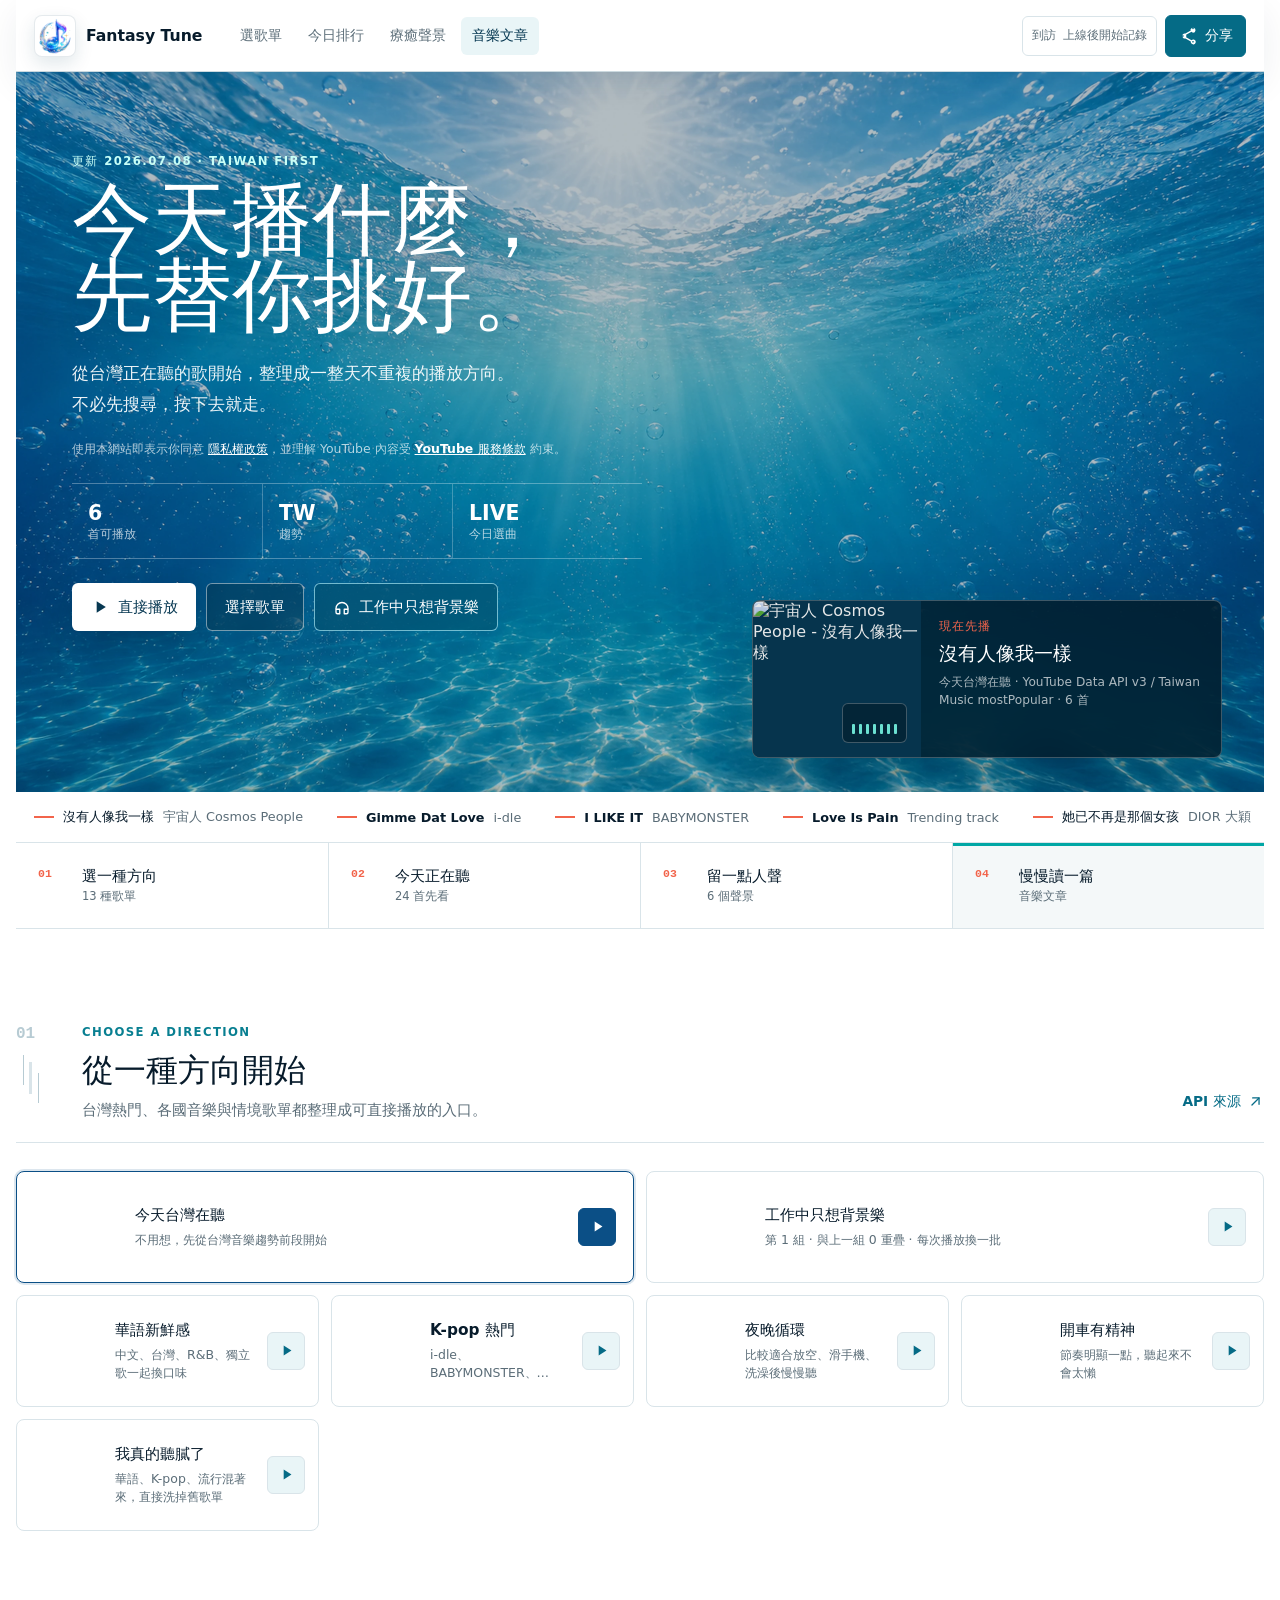
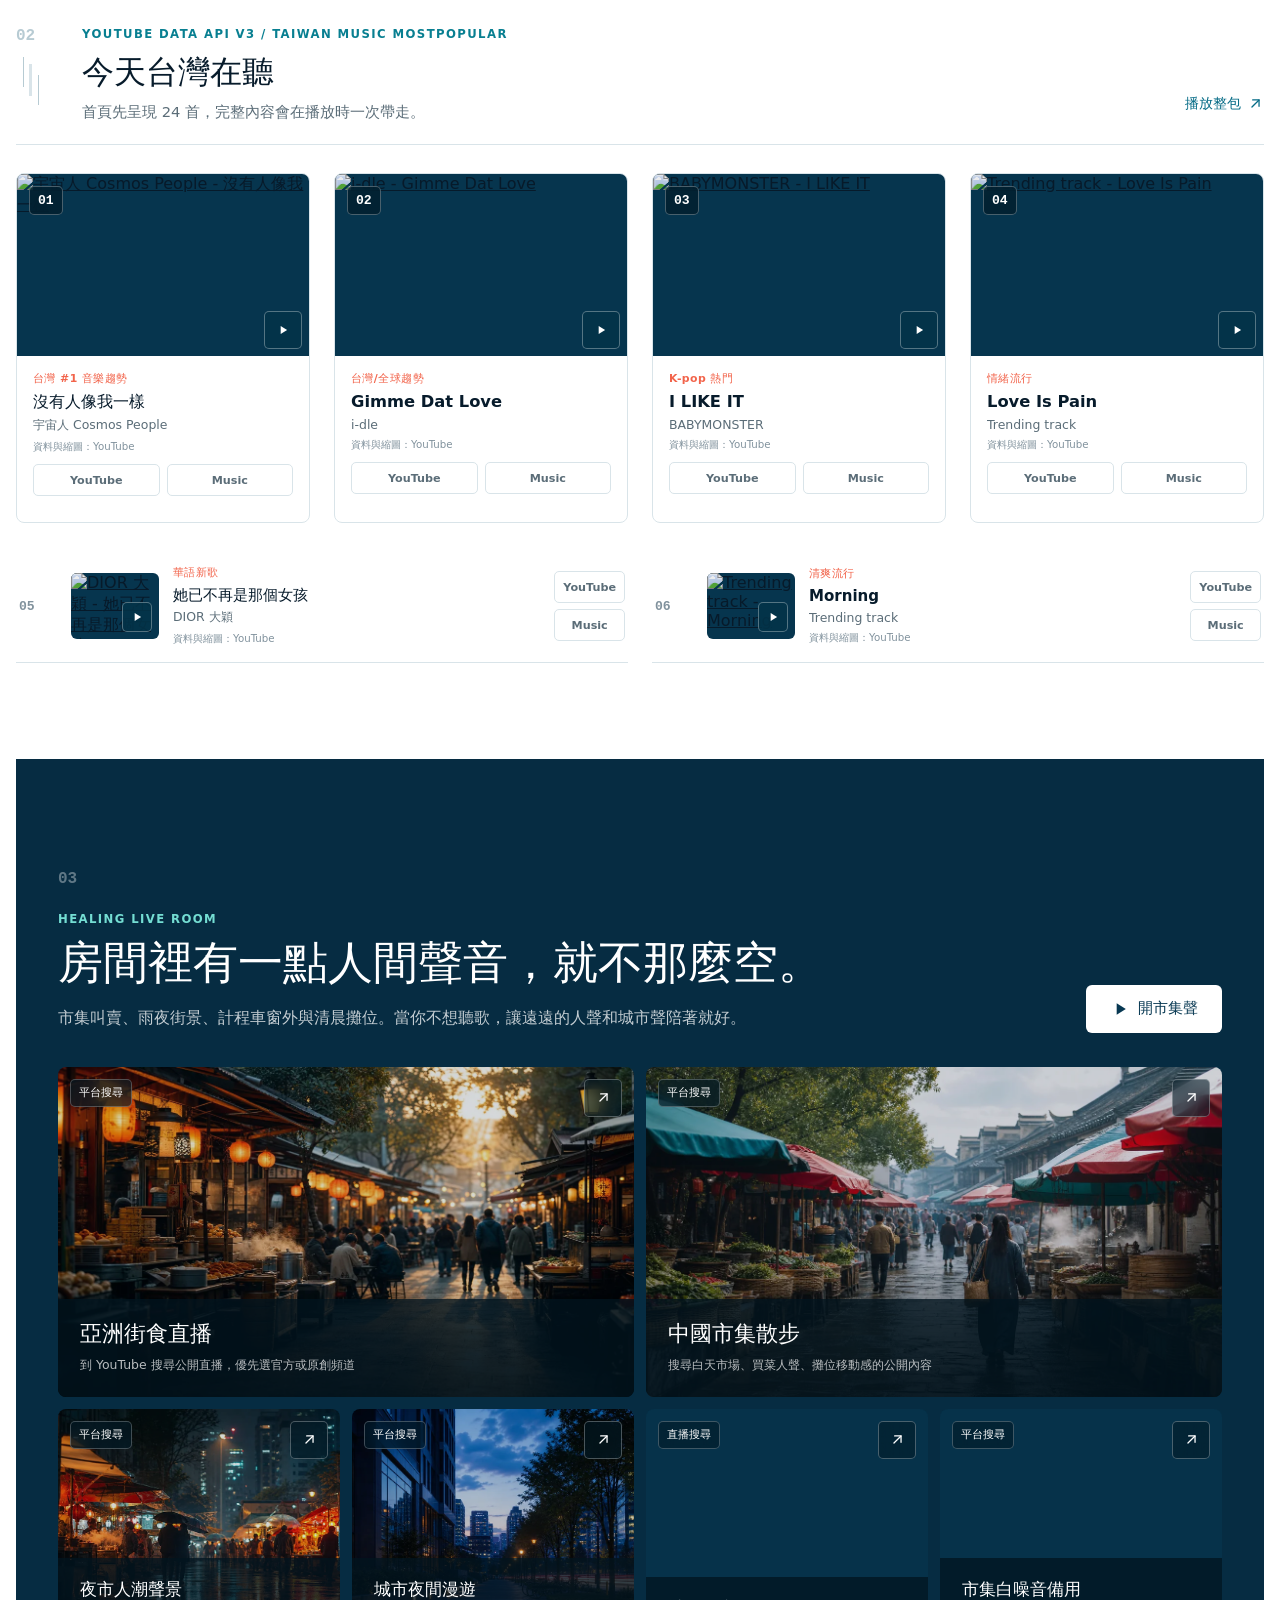
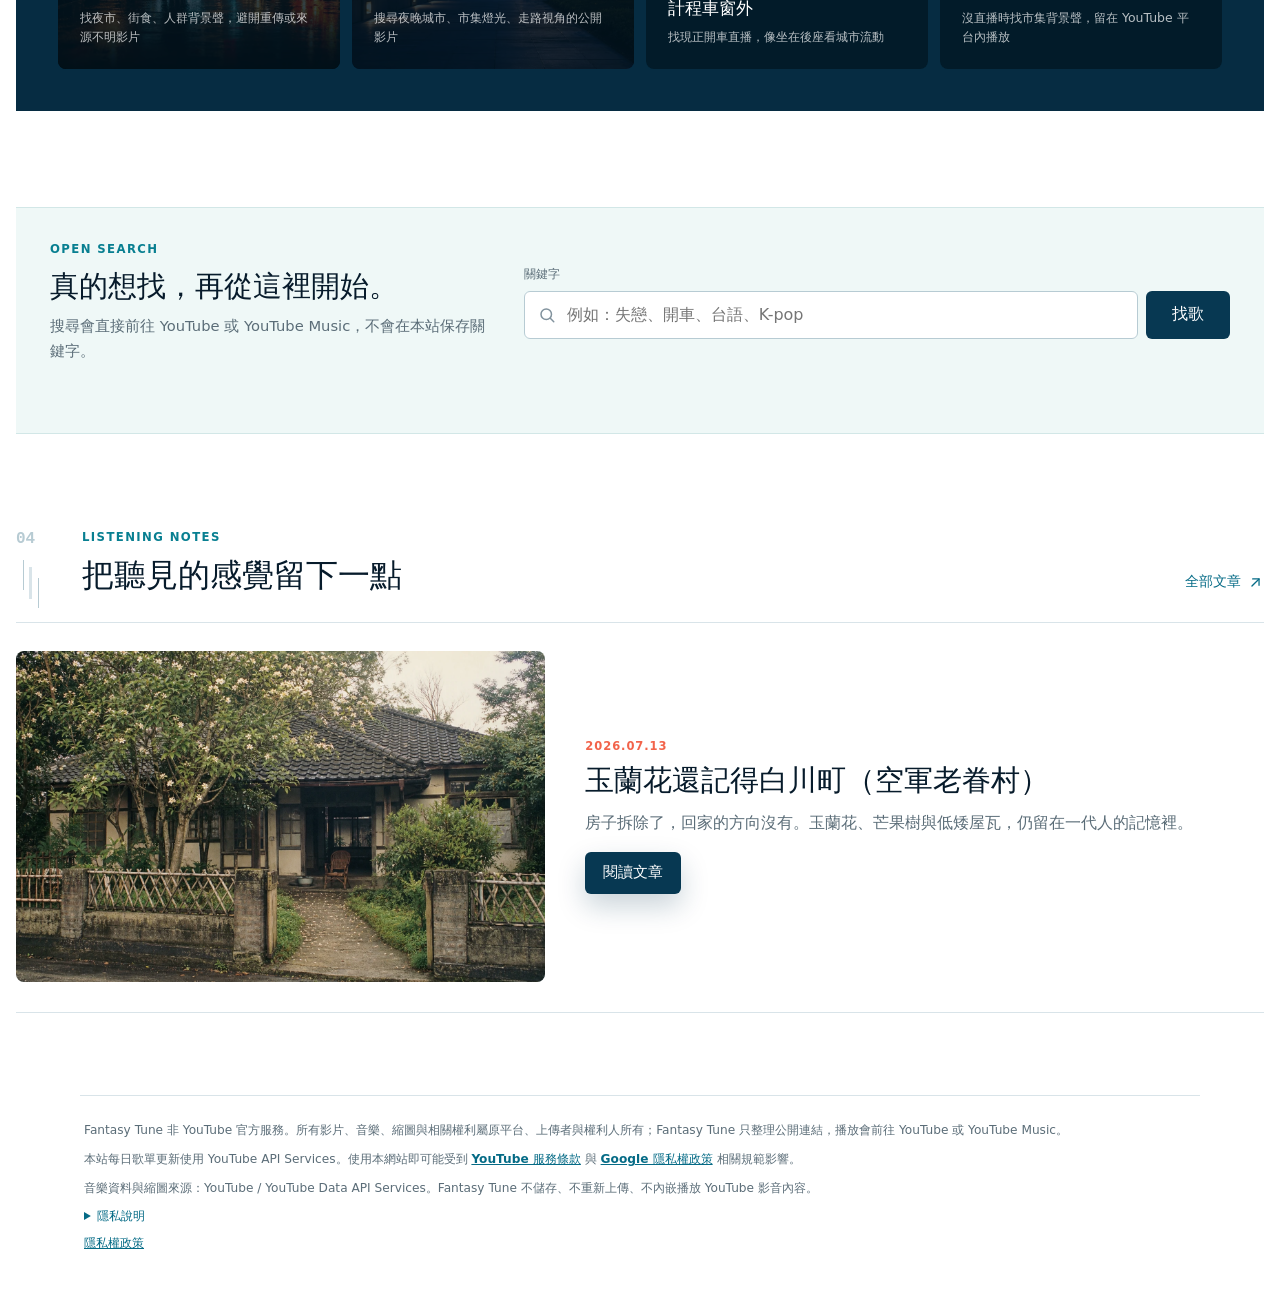
==== index.html @ 61411303 "Rotate work playlists without pinned tracks" ====
<!doctype html>
<html lang="zh-Hant">
  <head>
    <meta charset="UTF-8" />
    <meta name="viewport" content="width=device-width, initial-scale=1.0" />
    <meta
      name="description"
      content="Fantasy Tune 整理近期熱門 YouTube 音樂、工作背景樂與療癒聲景，打開就能一鍵播放。"
    />
    <meta name="theme-color" content="#f8fdff" />
    <meta property="og:type" content="website" />
    <meta property="og:locale" content="zh_TW" />
    <meta property="og:site_name" content="Fantasy Tune" />
    <meta property="og:url" content="https://fantasy-76930.github.io/Fantasy-Tune/" />
    <meta property="og:title" content="Fantasy Tune - 你不用找，我先挑好了" />
    <meta
      property="og:description"
      content="近期熱門歌單、工作背景樂、K-pop、華語新歌與療癒聲景，一鍵直接播放。"
    />
    <meta property="og:image" content="https://fantasy-76930.github.io/Fantasy-Tune/assets/og-image.png" />
    <meta property="og:image:width" content="1200" />
    <meta property="og:image:height" content="630" />
    <meta property="og:image:alt" content="Fantasy Tune 奇幻之音，近期熱門歌單與療癒直播聲景一鍵播放" />
    <meta name="twitter:card" content="summary_large_image" />
    <meta name="twitter:title" content="Fantasy Tune - 你不用找，我先挑好了" />
    <meta
      name="twitter:description"
      content="近期熱門歌單、工作背景樂、K-pop、華語新歌與療癒聲景，一鍵直接播放。"
    />
    <meta name="twitter:image" content="https://fantasy-76930.github.io/Fantasy-Tune/assets/og-image.png" />
    <meta name="twitter:image:alt" content="Fantasy Tune 奇幻之音，近期熱門歌單與療癒直播聲景一鍵播放" />
    <title>Fantasy Tune - 你不用找，我先挑好了</title>
    <link rel="manifest" href="./manifest.webmanifest" />
    <link rel="icon" href="./assets/favicon.ico" sizes="any" />
    <link rel="icon" href="./assets/favicon-32.png" type="image/png" sizes="32x32" />
    <link rel="apple-touch-icon" href="./assets/apple-touch-icon.png" />
    <link rel="stylesheet" href="./styles.css?v=42" />
  </head>
  <body>
    <div class="app-shell">
      <header class="topbar" aria-label="主要導覽">
        <a class="brand" href="./" aria-label="Fantasy Tune 首頁">
          <span class="brand-mark" aria-hidden="true">
            <img src="./assets/icon-192.png" alt="" />
          </span>
          <span>Fantasy Tune</span>
        </a>
        <nav class="primary-nav" aria-label="首頁區塊">
          <a href="#packs">選歌單</a>
          <a href="#today">今日排行</a>
          <a href="#ambient">療癒聲景</a>
          <a href="#journal">音樂文章</a>
        </nav>
        <div class="topbar-actions">
          <div class="visitor-counter" aria-label="今日到訪與總到訪人數">
            <span>到訪</span>
            <img id="visitorBadge" alt="今日 / 總到訪" />
          </div>
          <button class="icon-button share-button" id="shareButton" type="button">
            <svg viewBox="0 0 24 24" aria-hidden="true">
              <path d="M18 8a3 3 0 1 0-2.8-4H15a3 3 0 0 0 .4 1.5L8.9 9.1a3 3 0 1 0 0 5.8l6.5 3.6A3 3 0 1 0 16.2 17l-6.5-3.6a3.1 3.1 0 0 0 0-2.8L16.2 7a3 3 0 0 0 1.8 1Zm0-6a1 1 0 1 1 0 2 1 1 0 0 1 0-2ZM6 13a1 1 0 1 1 0-2 1 1 0 0 1 0 2Zm12 7a1 1 0 1 1 0-2 1 1 0 0 1 0 2Z"></path>
            </svg>
            <span id="shareButtonLabel">分享</span>
          </button>
          <button class="icon-button" id="installButton" type="button" hidden>
            <svg viewBox="0 0 24 24" aria-hidden="true">
              <path d="M12 3v12"></path>
              <path d="m7 10 5 5 5-5"></path>
              <path d="M5 21h14"></path>
            </svg>
            <span>安裝</span>
          </button>
        </div>
      </header>

      <main>
        <section class="hero" aria-labelledby="pageTitle">
          <div class="hero-copy">
            <p class="eyebrow" id="updateLabel">更新 2026.07.08 · Taiwan first</p>
            <h1 id="pageTitle">
              <span>今天播什麼，</span>
              <span>先替你挑好。</span>
            </h1>
            <p class="intro">
              從台灣正在聽的歌開始，整理成一整天不重複的播放方向。<br />
              不必先搜尋，按下去就走。
            </p>
            <p class="terms-note">
              使用本網站即表示你同意 <a href="./privacy.html">隱私權政策</a>，並理解 YouTube 內容受
              <a href="https://www.youtube.com/t/terms" target="_blank" rel="noreferrer">YouTube 服務條款</a>
              約束。
            </p>
            <div class="signal-row" aria-label="推薦狀態">
              <span>
                <strong id="signalCount">6</strong>
                首可播放
              </span>
              <span>
                <strong id="signalSource">TW</strong>
                趨勢
              </span>
              <span>
                <strong id="signalMode">LIVE</strong>
                今日選曲
              </span>
            </div>
            <div class="hero-actions">
              <a class="primary-action" id="heroPlay" target="_blank" rel="noreferrer">
                <svg viewBox="0 0 24 24" aria-hidden="true">
                  <path d="M8 5v14l11-7Z"></path>
                </svg>
                直接播放
              </a>
              <a class="secondary-action" href="#packs">選擇歌單</a>
              <a
                class="secondary-action work-action"
                id="workPlay"
                target="_blank"
                rel="noreferrer"
                aria-label="直接播放工作中只想背景樂歌單"
              >
                <svg viewBox="0 0 24 24" aria-hidden="true">
                  <path d="M4 14a8 8 0 0 1 16 0"></path>
                  <path d="M18 15h2v4a2 2 0 0 1-2 2h-3v-6h3Z"></path>
                  <path d="M6 15H4v4a2 2 0 0 0 2 2h3v-6H6Z"></path>
                </svg>
                工作中只想背景樂
              </a>
            </div>
          </div>

          <article class="now-card" aria-labelledby="nowTitle">
            <div class="now-media">
              <img id="featuredImage" alt="" />
              <div class="equalizer" aria-hidden="true">
                <span></span>
                <span></span>
                <span></span>
                <span></span>
                <span></span>
                <span></span>
                <span></span>
              </div>
            </div>
            <div class="now-card-body">
              <p class="now-label">現在先播</p>
              <h2 id="nowTitle"></h2>
              <p id="nowMeta"></p>
              <div class="mini-list" id="miniList"></div>
            </div>
          </article>
        </section>

        <section class="ticker-strip" aria-label="今日音樂趨勢">
          <div class="ticker-window">
            <div class="ticker-track" id="tickerTrack"></div>
          </div>
        </section>

        <nav class="content-map" aria-label="網站內容導覽">
          <a href="#packs">
            <span>01</span>
            <strong>選一種方向</strong>
            <small>13 種歌單</small>
          </a>
          <a href="#today">
            <span>02</span>
            <strong>今天正在聽</strong>
            <small>24 首先看</small>
          </a>
          <a href="#ambient">
            <span>03</span>
            <strong>留一點人聲</strong>
            <small>6 個聲景</small>
          </a>
          <a href="#journal">
            <span>04</span>
            <strong>慢慢讀一篇</strong>
            <small>音樂文章</small>
          </a>
        </nav>

        <section class="pack-section" id="packs" aria-labelledby="packTitle">
          <div class="section-heading">
            <span class="section-number" aria-hidden="true">01</span>
            <div>
              <p class="eyebrow">Choose a direction</p>
              <h2 id="packTitle">從一種方向開始</h2>
              <p class="section-deck">台灣熱門、各國音樂與情境歌單都整理成可直接播放的入口。</p>
            </div>
            <a class="text-link" href="https://developers.google.com/youtube/v3/docs/videos/list" target="_blank" rel="noreferrer">
              API 來源
              <svg viewBox="0 0 24 24" aria-hidden="true">
                <path d="M7 17 17 7"></path>
                <path d="M8 7h9v9"></path>
              </svg>
            </a>
          </div>
          <div class="pack-grid" id="packGrid"></div>
        </section>

        <section class="song-section" id="today" aria-labelledby="songTitle">
          <div class="section-heading">
            <span class="section-number" aria-hidden="true">02</span>
            <div>
              <p class="eyebrow" id="songEyebrow"></p>
              <h2 id="songTitle"></h2>
              <p class="section-deck">首頁先呈現 24 首，完整內容會在播放時一次帶走。</p>
            </div>
            <a class="text-link" id="playAll" target="_blank" rel="noreferrer">
              播放整包
              <svg viewBox="0 0 24 24" aria-hidden="true">
                <path d="M7 17 17 7"></path>
                <path d="M8 7h9v9"></path>
              </svg>
            </a>
          </div>
          <div class="song-grid" id="songGrid"></div>
        </section>

        <section class="ambient-section" id="ambient" aria-labelledby="ambientTitle">
          <div class="ambient-stage">
            <div>
              <span class="section-number ambient-number" aria-hidden="true">03</span>
              <p class="eyebrow">Healing live room</p>
              <h2 id="ambientTitle">房間裡有一點人間聲音，就不那麼空。</h2>
              <p>
                市集叫賣、雨夜街景、計程車窗外與清晨攤位。當你不想聽歌，讓遠遠的人聲和城市聲陪著就好。
              </p>
            </div>
            <a class="primary-action ambient-play" id="ambientPlayAll" target="_blank" rel="noreferrer">
              <svg viewBox="0 0 24 24" aria-hidden="true">
                <path d="M8 5v14l11-7Z"></path>
              </svg>
              開市集聲
            </a>
          </div>
          <div class="ambient-grid" id="ambientGrid"></div>
        </section>

        <section class="search-section" aria-labelledby="searchTitle">
          <div>
            <p class="eyebrow">Open search</p>
            <h2 id="searchTitle">真的想找，再從這裡開始。</h2>
            <p class="section-deck">搜尋會直接前往 YouTube 或 YouTube Music，不會在本站保存關鍵字。</p>
          </div>
          <form class="search-panel" id="searchForm">
            <label for="searchInput">關鍵字</label>
            <div class="search-row">
              <svg class="search-icon" viewBox="0 0 24 24" aria-hidden="true">
                <path d="m21 21-4.3-4.3"></path>
                <circle cx="11" cy="11" r="7"></circle>
              </svg>
              <input
                id="searchInput"
                name="q"
                type="search"
                autocomplete="off"
                placeholder="例如：失戀、開車、台語、K-pop"
              />
              <button type="submit">找歌</button>
            </div>
          </form>
          <div class="result-grid" id="resultGrid"></div>
        </section>

        <section class="article-section" id="journal" aria-labelledby="latestArticleTitle">
          <div class="section-heading">
            <span class="section-number" aria-hidden="true">04</span>
            <div>
              <p class="eyebrow">Listening notes</p>
              <h2 id="latestArticleTitle">把聽見的感覺留下一點</h2>
            </div>
            <a class="text-link" href="./articles.html">
              全部文章
              <svg viewBox="0 0 24 24" aria-hidden="true">
                <path d="M7 17 17 7"></path>
                <path d="M8 7h9v9"></path>
              </svg>
            </a>
          </div>
          <article class="article-feature">
            <a class="article-feature-cover" href="./articles/2026-07-13-shirakawa-air-force-village.html">
              <img
                class="article-shirakawa-cover"
                src="./assets/article-2026-07-13-shirakawa-village-01.webp"
                alt="玉蘭花樹下的白川町空軍老眷村日式平房"
              />
            </a>
            <div class="article-feature-copy">
              <p class="article-date">2026.07.13</p>
              <h3>
                <a href="./articles/2026-07-13-shirakawa-air-force-village.html">玉蘭花還記得白川町（空軍老眷村）</a>
              </h3>
              <p>
                房子拆除了，回家的方向沒有。玉蘭花、芒果樹與低矮屋瓦，仍留在一代人的記憶裡。
              </p>
              <a class="primary-action article-read" href="./articles/2026-07-13-shirakawa-air-force-village.html">閱讀文章</a>
            </div>
          </article>
        </section>
      </main>

      <footer class="site-footer" aria-label="網站聲明與隱私說明">
        <p>
          Fantasy Tune 非 YouTube 官方服務。所有影片、音樂、縮圖與相關權利屬原平台、上傳者與權利人所有；Fantasy Tune
          只整理公開連結，播放會前往 YouTube 或 YouTube Music。
        </p>
        <p>
          本站每日歌單更新使用 YouTube API Services。使用本網站即可能受到
          <a href="https://www.youtube.com/t/terms" target="_blank" rel="noreferrer">YouTube 服務條款</a>
          與
          <a href="https://policies.google.com/privacy" target="_blank" rel="noreferrer">Google 隱私權政策</a>
          相關規範影響。
        </p>
        <p>
          音樂資料與縮圖來源：YouTube / YouTube Data API Services。Fantasy Tune 不儲存、不重新上傳、不內嵌播放 YouTube
          影音內容。
        </p>
        <details>
          <summary>隱私說明</summary>
          <p>
            本站使用第三方到訪計數服務顯示今日與總到訪次數，該服務可能接收基本連線資訊。點擊 YouTube、YouTube
            Music、Google API 文件或其他外部連結後，會依各外部網站的隱私權與使用規範處理。歌單輪替紀錄只保存在你的
            瀏覽器本機，不會傳回 Fantasy Tune 或用來推測曲風偏好。
          </p>
        </details>
        <p><a href="./privacy.html">隱私權政策</a></p>
      </footer>
    </div>

    <script src="./app.js?v=44" type="module"></script>
  </body>
</html>
---- styles.css ----
:root {
  --ink: #071b2b;
  --ink-soft: #183446;
  --muted: #5b6d78;
  --soft: #81929d;
  --line: #d9e4e9;
  --line-strong: #b7cbd3;
  --white: #ffffff;
  --mist: #f4f8f9;
  --ice: #e9f5f7;
  --ocean: #056b86;
  --deep-ocean: #073852;
  --teal: #00a7a5;
  --coral: #f2644b;
  --amber: #e8a72d;
  --green: #4d9b72;
  --violet: #765b9a;
  --blue: #4d8bc8;
  --red: #e9544d;
  --cyan: #087f91;
  --accent: #056b86;
  --panel: rgb(255 255 255 / 92%);
  --shadow-sm: 0 8px 24px rgb(8 46 66 / 8%);
  --shadow-md: 0 18px 48px rgb(8 46 66 / 12%);
  color: var(--ink);
  background: var(--white);
  font-family:
    Inter,
    "Noto Sans TC",
    "PingFang TC",
    "Microsoft JhengHei",
    system-ui,
    sans-serif;
  font-synthesis: none;
  text-rendering: optimizeLegibility;
}

* {
  box-sizing: border-box;
}

html {
  scroll-behavior: smooth;
}

body {
  min-width: 320px;
  min-height: 100vh;
  margin: 0;
  overflow-x: hidden;
  background: var(--white);
}

body::before {
  display: none;
}

button,
input {
  font: inherit;
}

button,
a {
  -webkit-tap-highlight-color: transparent;
}

button:focus-visible,
a:focus-visible,
input:focus-visible,
summary:focus-visible {
  outline: 3px solid rgb(0 167 165 / 28%);
  outline-offset: 3px;
}

img {
  display: block;
  max-width: 100%;
}

svg {
  display: block;
  width: 20px;
  height: 20px;
  fill: currentColor;
}

h1,
h2,
h3,
p {
  margin-top: 0;
}

h1,
h2,
h3 {
  color: var(--ink);
  font-weight: 780;
  letter-spacing: 0;
}

a {
  color: inherit;
}

[hidden] {
  display: none !important;
}

.app-shell {
  width: min(calc(100% - 32px), 1440px);
  margin: 0 auto;
  padding: 0 0 46px;
}

.topbar {
  position: sticky;
  top: 0;
  z-index: 20;
  display: flex;
  min-height: 72px;
  align-items: center;
  gap: 26px;
  padding: 10px 18px;
  border: 0;
  border-bottom: 1px solid rgb(183 203 211 / 72%);
  border-radius: 0;
  background: rgb(255 255 255 / 94%);
  box-shadow: 0 12px 34px rgb(8 46 66 / 7%);
  backdrop-filter: blur(20px) saturate(1.2);
}

.brand {
  display: inline-flex;
  flex: 0 0 auto;
  align-items: center;
  gap: 10px;
  color: var(--ink);
  font-size: 0.98rem;
  font-weight: 820;
  text-decoration: none;
  white-space: nowrap;
}

.brand-mark {
  display: grid;
  width: 42px;
  height: 42px;
  place-items: center;
  overflow: hidden;
  border: 1px solid rgb(7 56 82 / 10%);
  border-radius: 8px;
  background: #fff;
  box-shadow: 0 7px 18px rgb(8 68 91 / 12%);
}

.brand-mark img {
  width: 100%;
  height: 100%;
  object-fit: cover;
}

.primary-nav {
  display: flex;
  min-width: 0;
  align-items: center;
  gap: 4px;
}

.primary-nav a {
  display: inline-flex;
  min-height: 38px;
  align-items: center;
  padding: 0 11px;
  color: var(--muted);
  border-radius: 6px;
  font-size: 0.88rem;
  font-weight: 690;
  text-decoration: none;
  white-space: nowrap;
}

.primary-nav a:hover {
  color: var(--ink);
  background: var(--mist);
}

.primary-nav a.is-current {
  color: var(--deep-ocean);
  background: var(--ice);
}

.topbar-actions {
  display: flex;
  min-width: 0;
  align-items: center;
  gap: 8px;
  margin-left: auto;
}

.visitor-counter,
.icon-button,
.primary-action,
.secondary-action,
.text-link,
.song-actions a,
.search-row button {
  display: inline-flex;
  align-items: center;
  justify-content: center;
  text-decoration: none;
}

.visitor-counter {
  min-height: 40px;
  gap: 7px;
  padding: 0 9px;
  color: var(--muted);
  border: 1px solid var(--line);
  border-radius: 6px;
  background: rgb(255 255 255 / 78%);
  font-size: 0.75rem;
  white-space: nowrap;
}

.visitor-counter img {
  width: auto;
  max-width: 166px;
  height: 20px;
  object-fit: contain;
}

.icon-button {
  min-width: 42px;
  min-height: 42px;
  gap: 7px;
  padding: 0 12px;
  color: var(--ink-soft);
  border: 1px solid var(--line);
  border-radius: 6px;
  background: #fff;
  cursor: pointer;
  font-size: 0.86rem;
  font-weight: 720;
}

.icon-button:hover {
  border-color: var(--line-strong);
  background: var(--mist);
}

.share-button {
  color: #fff;
  border-color: var(--ocean);
  background: var(--ocean);
}

.share-button:hover {
  color: #fff;
  border-color: var(--deep-ocean);
  background: var(--deep-ocean);
}

.hero {
  position: relative;
  isolation: isolate;
  min-height: 720px;
  overflow: hidden;
  padding: 82px 56px 62px;
  color: #fff;
  background: #087f9f url("./assets/deepsea-background.webp") center 42% / cover no-repeat;
}

.hero::before {
  position: absolute;
  inset: 0;
  z-index: -1;
  content: "";
  background: rgb(2 34 51 / 30%);
}

.hero-copy {
  position: relative;
  z-index: 2;
  max-width: 640px;
  min-width: 0;
}

.hero .eyebrow {
  color: #c8fff7;
}

.eyebrow {
  margin-bottom: 13px;
  color: var(--cyan);
  font-size: 0.73rem;
  font-weight: 820;
  letter-spacing: 0.12em;
  text-transform: uppercase;
}

.hero h1 {
  max-width: 700px;
  margin-bottom: 24px;
  color: #fff;
  font-size: 5rem;
  line-height: 0.95;
  text-shadow: 0 5px 28px rgb(0 28 44 / 24%);
}

.hero h1 span {
  display: block;
}

.hero h1 span:last-child {
  color: #fff;
}

.intro {
  max-width: 610px;
  margin-bottom: 18px;
  color: rgb(255 255 255 / 92%);
  font-size: 1.08rem;
  line-height: 1.8;
}

.terms-note {
  max-width: 610px;
  margin-bottom: 24px;
  color: rgb(255 255 255 / 70%);
  font-size: 0.78rem;
  line-height: 1.7;
}

.terms-note a {
  color: #fff;
  font-weight: 730;
}

.signal-row {
  display: grid;
  grid-template-columns: repeat(3, minmax(0, 1fr));
  max-width: 570px;
  margin: 0 0 24px;
  border-top: 1px solid rgb(255 255 255 / 30%);
  border-bottom: 1px solid rgb(255 255 255 / 30%);
}

.signal-row > span {
  display: grid;
  min-height: 74px;
  align-content: center;
  gap: 2px;
  padding: 12px 16px;
  color: rgb(255 255 255 / 72%);
  font-size: 0.73rem;
}

.signal-row > span + span {
  border-left: 1px solid rgb(255 255 255 / 25%);
}

.signal-row strong {
  color: #fff;
  font-size: 1.28rem;
  font-weight: 810;
}

.hero-actions {
  display: flex;
  flex-wrap: wrap;
  gap: 10px;
}

.primary-action,
.secondary-action {
  min-height: 48px;
  gap: 8px;
  padding: 0 18px;
  border-radius: 6px;
  font-size: 0.92rem;
  font-weight: 780;
}

.primary-action {
  color: #fff;
  background: var(--deep-ocean);
  box-shadow: 0 12px 28px rgb(7 56 82 / 22%);
}

.primary-action:hover {
  background: var(--ocean);
  transform: translateY(-1px);
}

.hero .primary-action {
  color: var(--deep-ocean);
  background: #fff;
  box-shadow: 0 14px 30px rgb(0 29 44 / 22%);
}

.hero .primary-action:hover {
  color: #fff;
  background: var(--deep-ocean);
}

.hero .secondary-action {
  color: #fff;
  border-color: rgb(255 255 255 / 46%);
  background: rgb(4 40 57 / 36%);
  backdrop-filter: blur(12px);
}

.hero .secondary-action:hover {
  background: rgb(4 40 57 / 62%);
}

.hero .work-action {
  border-color: rgb(180 243 255 / 64%);
  background: rgb(2 77 100 / 48%);
}

.work-action svg {
  width: 18px;
  height: 18px;
  fill: none;
  stroke: currentColor;
  stroke-linecap: round;
  stroke-linejoin: round;
  stroke-width: 1.8;
}

.secondary-action {
  color: var(--ink);
  border: 1px solid var(--line-strong);
  background: rgb(255 255 255 / 74%);
}

.secondary-action:hover {
  background: #fff;
}

.now-card {
  position: absolute;
  right: 42px;
  bottom: 34px;
  z-index: 3;
  display: grid;
  width: min(470px, 42%);
  grid-template-columns: 168px minmax(0, 1fr);
  min-width: 0;
  min-height: 156px;
  overflow: hidden;
  color: #fff;
  border: 1px solid rgb(255 255 255 / 24%);
  border-radius: 8px;
  background: rgb(2 29 44 / 86%);
  box-shadow: 0 24px 58px rgb(0 25 39 / 28%);
  backdrop-filter: blur(20px) saturate(1.15);
}

.now-media {
  position: relative;
  min-height: 156px;
  overflow: hidden;
  background: var(--deep-ocean);
}

.now-media::after {
  position: absolute;
  inset: 0;
  content: "";
  background: rgb(2 23 36 / 10%);
}

.now-media img {
  width: 100%;
  height: 100%;
  object-fit: cover;
  transition: transform 420ms ease;
}

.now-card:hover .now-media img {
  transform: scale(1.035);
}

.equalizer {
  position: absolute;
  right: 14px;
  bottom: 14px;
  z-index: 2;
  display: flex;
  height: 40px;
  align-items: end;
  gap: 4px;
  padding: 8px 9px;
  border: 1px solid rgb(255 255 255 / 24%);
  border-radius: 6px;
  background: rgb(3 32 47 / 68%);
  backdrop-filter: blur(10px);
}

.equalizer span {
  width: 3px;
  height: 10px;
  border-radius: 1px;
  background: #6be0d1;
  animation: equalize 760ms ease-in-out infinite alternate;
}

.equalizer span:nth-child(2),
.equalizer span:nth-child(5) {
  animation-delay: -240ms;
}

.equalizer span:nth-child(3),
.equalizer span:nth-child(7) {
  animation-delay: -460ms;
}

.equalizer span:nth-child(4) {
  animation-delay: -120ms;
}

.now-card-body {
  min-width: 0;
  padding: 18px;
}

.now-label {
  margin-bottom: 7px;
  color: var(--coral);
  font-size: 0.72rem;
  font-weight: 830;
  letter-spacing: 0.08em;
}

.now-card h2 {
  display: -webkit-box;
  margin-bottom: 8px;
  overflow: hidden;
  color: #fff;
  font-size: 1.18rem;
  line-height: 1.28;
  overflow-wrap: anywhere;
  -webkit-box-orient: vertical;
  -webkit-line-clamp: 2;
}

.now-card-body > p:not(.now-label) {
  margin-bottom: 0;
  color: rgb(255 255 255 / 68%);
  font-size: 0.76rem;
  line-height: 1.5;
}

.mini-list {
  display: none;
}

.mini-list a {
  display: grid;
  grid-template-columns: 30px minmax(0, 1fr);
  gap: 2px 10px;
  align-items: center;
  padding: 10px 2px;
  text-decoration: none;
}

.mini-list a + a {
  border-top: 1px solid var(--line);
}

.mini-list a:hover strong {
  color: var(--ocean);
}

.mini-list span {
  grid-row: span 2;
  color: var(--soft);
  font-size: 0.78rem;
  font-weight: 780;
}

.mini-list strong,
.mini-list small {
  overflow: hidden;
  text-overflow: ellipsis;
  white-space: nowrap;
}

.mini-list strong {
  color: var(--ink);
  font-size: 0.86rem;
}

.mini-list small {
  color: var(--muted);
  font-size: 0.76rem;
}

.ticker-strip {
  overflow: hidden;
  border-bottom: 1px solid var(--line);
  background: #fff;
}

.ticker-window {
  display: flex;
  min-height: 50px;
  align-items: center;
  overflow: hidden;
}

.ticker-track {
  display: flex;
  width: max-content;
  min-width: 100%;
  gap: 34px;
  padding: 0 18px;
  color: var(--muted);
  font-size: 0.8rem;
  white-space: nowrap;
  animation: tickerMove 46s linear infinite;
}

.ticker-track span {
  display: inline-flex;
  align-items: center;
  gap: 9px;
}

.ticker-track span::before {
  width: 20px;
  height: 2px;
  background: var(--coral);
  content: "";
}

.ticker-track strong {
  color: var(--ink);
}

.content-map {
  display: grid;
  grid-template-columns: repeat(4, minmax(0, 1fr));
  border-bottom: 1px solid var(--line);
  background: #fff;
}

.content-map a {
  display: grid;
  grid-template-columns: 34px minmax(0, 1fr);
  gap: 3px 10px;
  min-width: 0;
  padding: 24px 22px;
  color: var(--ink);
  text-decoration: none;
  transition: background-color 160ms ease;
}

.content-map a + a {
  border-left: 1px solid var(--line);
}

.content-map a:hover,
.content-map a.is-current {
  background: var(--mist);
}

.content-map a.is-current {
  box-shadow: inset 0 3px var(--teal);
}

.content-map span {
  grid-row: span 2;
  color: var(--coral);
  font-family: "SFMono-Regular", Consolas, monospace;
  font-size: 0.72rem;
  font-weight: 780;
}

.content-map strong {
  overflow: hidden;
  font-size: 0.92rem;
  text-overflow: ellipsis;
  white-space: nowrap;
}

.content-map small {
  color: var(--muted);
  font-size: 0.72rem;
}

.pack-section,
.song-section,
.ambient-section,
.search-section,
.article-section,
.article-index {
  margin-top: 96px;
  scroll-margin-top: 96px;
}

.section-heading {
  display: grid;
  grid-template-columns: 48px minmax(0, 1fr) auto;
  align-items: end;
  gap: 18px;
  margin-bottom: 28px;
  padding-bottom: 20px;
  border-bottom: 1px solid var(--line);
}

.section-number {
  position: relative;
  align-self: stretch;
  color: var(--line-strong);
  font-family: "SFMono-Regular", Consolas, monospace;
  font-size: 1rem;
  font-weight: 760;
}

.section-heading .section-number::after {
  position: absolute;
  top: 30px;
  left: 7px;
  width: 1px;
  height: 30px;
  content: "";
  background: var(--line-strong);
  box-shadow:
    7px 8px 0 1px var(--line),
    15px 18px 0 0 var(--line-strong);
}

.ambient-number {
  display: block;
  margin-bottom: 24px;
  color: rgb(255 255 255 / 36%);
}

.section-heading h2 {
  margin-bottom: 8px;
  font-size: 2rem;
  line-height: 1.15;
}

.section-deck {
  max-width: 680px;
  margin: 0;
  color: var(--muted);
  font-size: 0.92rem;
  line-height: 1.7;
}

.text-link {
  flex: 0 0 auto;
  min-height: 40px;
  gap: 6px;
  color: var(--ocean);
  font-size: 0.86rem;
  font-weight: 780;
}

.text-link:hover {
  color: var(--coral);
}

.text-link svg {
  width: 17px;
  height: 17px;
  fill: none;
  stroke: currentColor;
  stroke-linecap: round;
  stroke-linejoin: round;
  stroke-width: 1.8;
}

.pack-grid {
  display: grid;
  grid-template-columns: repeat(4, minmax(0, 1fr));
  gap: 12px;
  padding: 0;
}

.pack-card {
  position: relative;
  display: grid;
  grid-template-columns: 72px minmax(0, 1fr) 38px;
  min-height: 112px;
  align-items: center;
  gap: 13px;
  padding: 13px;
  overflow: hidden;
  color: var(--ink);
  border: 1px solid var(--line);
  border-radius: 8px;
  background: #fff;
  text-align: left;
  cursor: pointer;
  transition:
    border-color 160ms ease,
    box-shadow 160ms ease,
    transform 160ms ease;
}

.pack-card:nth-child(1),
.pack-card:nth-child(2),
.pack-card:nth-child(11),
.pack-card:nth-child(12) {
  grid-column: span 2;
  grid-template-columns: 92px minmax(0, 1fr) 42px;
}

.pack-card:nth-child(1) .pack-thumb,
.pack-card:nth-child(2) .pack-thumb,
.pack-card:nth-child(11) .pack-thumb,
.pack-card:nth-child(12) .pack-thumb {
  width: 92px;
  height: 82px;
}

.pack-card:hover {
  border-color: var(--line-strong);
  box-shadow: var(--shadow-sm);
  transform: translateY(-2px);
}

.pack-card.is-active {
  border-color: var(--accent);
  box-shadow: 0 0 0 2px color-mix(in srgb, var(--accent) 14%, transparent);
}

.pack-thumb {
  width: 72px;
  height: 72px;
  border-radius: 6px;
  background-position: center;
  background-size: cover;
}

.pack-copy {
  display: grid;
  min-width: 0;
  gap: 5px;
}

.pack-copy strong {
  overflow: hidden;
  color: var(--ink);
  font-size: 0.96rem;
  text-overflow: ellipsis;
  white-space: nowrap;
}

.pack-copy span {
  display: -webkit-box;
  overflow: hidden;
  color: var(--muted);
  font-size: 0.78rem;
  line-height: 1.45;
  -webkit-box-orient: vertical;
  -webkit-line-clamp: 2;
}

.play-chip {
  display: grid;
  width: 38px;
  height: 38px;
  place-items: center;
  color: var(--ocean);
  border: 1px solid var(--line);
  border-radius: 6px;
  background: var(--ice);
}

.play-chip svg {
  width: 17px;
  height: 17px;
}

.pack-card.is-active .play-chip {
  color: #fff;
  border-color: var(--accent);
  background: var(--accent);
}

.song-grid {
  display: grid;
  grid-template-columns: repeat(12, minmax(0, 1fr));
  column-gap: 24px;
}

.song-card {
  position: relative;
  display: grid;
  grid-column: span 6;
  grid-template-columns: 38px 88px minmax(0, 1fr) auto;
  min-width: 0;
  min-height: 112px;
  align-items: center;
  gap: 14px;
  padding: 14px 3px;
  border-bottom: 1px solid var(--line);
  background: #fff;
  animation: cardIn 420ms both;
  animation-delay: var(--delay);
  transition: background-color 160ms ease;
}

.song-card:hover {
  background: var(--mist);
}

.rank {
  color: var(--soft);
  font-family: "SFMono-Regular", Consolas, monospace;
  font-size: 0.82rem;
  font-weight: 760;
}

.song-art {
  position: relative;
  display: block;
  width: 88px;
  aspect-ratio: 4 / 3;
  overflow: hidden;
  border-radius: 6px;
  background: var(--deep-ocean);
}

.song-art img {
  width: 100%;
  height: 100%;
  object-fit: cover;
  transition: transform 320ms ease;
}

.song-card:hover .song-art img {
  transform: scale(1.05);
}

.song-art::after {
  position: absolute;
  inset: 0;
  content: "";
  background: rgb(0 20 31 / 8%);
}

.play-overlay {
  position: absolute;
  right: 7px;
  bottom: 7px;
  z-index: 1;
  display: grid;
  width: 30px;
  height: 30px;
  place-items: center;
  color: #fff;
  border: 1px solid rgb(255 255 255 / 32%);
  border-radius: 5px;
  background: rgb(4 52 73 / 84%);
}

.play-overlay svg {
  width: 14px;
  height: 14px;
}

.song-body {
  min-width: 0;
}

.song-body p {
  margin-bottom: 5px;
  color: var(--coral);
  font-size: 0.68rem;
  font-weight: 820;
  letter-spacing: 0.04em;
}

.song-body h3 {
  display: -webkit-box;
  margin-bottom: 4px;
  overflow: hidden;
  font-size: 0.94rem;
  line-height: 1.35;
  -webkit-box-orient: vertical;
  -webkit-line-clamp: 2;
}

.song-body > span {
  display: block;
  overflow: hidden;
  color: var(--muted);
  font-size: 0.78rem;
  text-overflow: ellipsis;
  white-space: nowrap;
}

.song-body small {
  display: block;
  margin-top: 6px;
  color: var(--soft);
  font-size: 0.64rem;
}

.song-actions {
  display: grid;
  gap: 6px;
}

.song-actions a {
  min-width: 67px;
  min-height: 32px;
  padding: 0 8px;
  color: var(--muted);
  border: 1px solid var(--line);
  border-radius: 5px;
  background: #fff;
  font-size: 0.7rem;
  font-weight: 760;
}

.song-actions a:hover {
  color: var(--ocean);
  border-color: var(--line-strong);
}

.song-card:nth-child(-n + 4) {
  grid-column: span 3;
  grid-template-columns: 1fr;
  min-height: 350px;
  align-content: start;
  gap: 0;
  margin-bottom: 28px;
  padding: 0 0 16px;
  overflow: hidden;
  border: 1px solid var(--line);
  border-radius: 8px;
  background: #fff;
}

.song-card:nth-child(-n + 4):hover {
  background: #fff;
  box-shadow: var(--shadow-sm);
}

.song-card:nth-child(-n + 4) .rank {
  position: absolute;
  top: 12px;
  left: 12px;
  z-index: 2;
  padding: 6px 8px;
  color: #fff;
  border: 1px solid rgb(255 255 255 / 28%);
  border-radius: 5px;
  background: rgb(2 29 44 / 76%);
  backdrop-filter: blur(8px);
}

.song-card:nth-child(-n + 4) .song-art {
  width: 100%;
  aspect-ratio: 16 / 10;
  border-radius: 0;
}

.song-card:nth-child(-n + 4) .play-overlay {
  width: 38px;
  height: 38px;
}

.song-card:nth-child(-n + 4) .song-body {
  padding: 16px 16px 10px;
}

.song-card:nth-child(-n + 4) .song-body h3 {
  font-size: 1.02rem;
}

.song-card:nth-child(-n + 4) .song-actions {
  display: flex;
  gap: 7px;
  padding: 0 16px;
}

.song-card:nth-child(-n + 4) .song-actions a {
  flex: 1 1 0;
}

.ambient-section {
  padding: 54px 42px 42px;
  background: #062c42;
}

.ambient-stage {
  display: grid;
  grid-template-columns: minmax(0, 1fr) auto;
  min-height: 220px;
  align-items: end;
  gap: 40px;
  padding: 0;
  color: #fff;
  background: transparent;
}

.ambient-stage .eyebrow {
  color: #74ded3;
}

.ambient-stage h2 {
  max-width: 880px;
  margin-bottom: 16px;
  color: #fff;
  font-size: 2.8rem;
  line-height: 1.08;
}

.ambient-stage p:not(.eyebrow) {
  max-width: 700px;
  margin-bottom: 0;
  color: rgb(255 255 255 / 76%);
  line-height: 1.8;
}

.ambient-play {
  min-width: 136px;
  color: var(--deep-ocean);
  background: #fff;
  box-shadow: none;
}

.ambient-play:hover {
  color: #fff;
  background: var(--teal);
}

.ambient-grid {
  display: grid;
  grid-template-columns: repeat(12, minmax(0, 1fr));
  gap: 12px;
  margin-top: 34px;
}

.ambient-card {
  position: relative;
  grid-column: span 3;
  min-height: 260px;
  overflow: hidden;
  color: #fff;
  border-radius: 8px;
  background: var(--deep-ocean);
  text-decoration: none;
  animation: cardIn 420ms both;
  animation-delay: var(--delay);
}

.ambient-card:nth-child(-n + 2) {
  grid-column: span 6;
  min-height: 330px;
}

.ambient-thumb {
  position: absolute;
  inset: 0;
  display: block;
  overflow: hidden;
}

.ambient-thumb img {
  width: 100%;
  height: 100%;
  object-fit: cover;
  transition: transform 520ms ease;
}

.ambient-card:hover .ambient-thumb img {
  transform: scale(1.04);
}

.ambient-thumb::after {
  position: absolute;
  inset: 0;
  content: "";
  background: rgb(2 20 31 / 16%);
}

.live-pill {
  position: absolute;
  top: 12px;
  left: 12px;
  z-index: 2;
  padding: 6px 8px;
  color: #fff;
  border: 1px solid rgb(255 255 255 / 24%);
  border-radius: 5px;
  background: rgb(2 26 39 / 62%);
  font-size: 0.66rem;
  font-weight: 790;
  backdrop-filter: blur(8px);
}

.ambient-pulse {
  position: absolute;
  top: 12px;
  right: 12px;
  z-index: 2;
  display: grid;
  width: 38px;
  height: 38px;
  place-items: center;
  color: #fff;
  border: 1px solid rgb(255 255 255 / 28%);
  border-radius: 5px;
  background: rgb(2 26 39 / 58%);
  backdrop-filter: blur(8px);
}

.ambient-pulse svg {
  width: 17px;
  height: 17px;
  fill: none;
  stroke: currentColor;
  stroke-linecap: round;
  stroke-linejoin: round;
  stroke-width: 1.8;
}

.ambient-copy {
  position: absolute;
  right: 0;
  bottom: 0;
  left: 0;
  z-index: 1;
  display: grid;
  gap: 7px;
  padding: 22px;
  background: rgb(2 20 31 / 76%);
}

.ambient-copy strong {
  color: #fff;
  font-size: 1.04rem;
  line-height: 1.25;
}

.ambient-card:nth-child(-n + 2) .ambient-copy strong {
  font-size: 1.35rem;
}

.ambient-copy > span {
  display: -webkit-box;
  overflow: hidden;
  color: rgb(255 255 255 / 72%);
  font-size: 0.78rem;
  line-height: 1.55;
  -webkit-box-orient: vertical;
  -webkit-line-clamp: 2;
}

.search-section {
  display: grid;
  grid-template-columns: minmax(240px, 0.62fr) minmax(420px, 1fr);
  gap: 36px;
  align-items: center;
  padding: 34px;
  border-top: 1px solid #d2e7e7;
  border-bottom: 1px solid #d2e7e7;
  border-radius: 0;
  background: #eff8f7;
}

.search-section h2 {
  margin-bottom: 10px;
  font-size: 1.8rem;
  line-height: 1.2;
}

.search-panel {
  min-width: 0;
}

.search-panel label {
  display: block;
  margin-bottom: 8px;
  color: var(--muted);
  font-size: 0.76rem;
  font-weight: 760;
}

.search-row {
  position: relative;
  display: grid;
  grid-template-columns: minmax(0, 1fr) auto;
  gap: 8px;
}

.search-icon {
  position: absolute;
  top: 15px;
  left: 14px;
  width: 18px;
  height: 18px;
  fill: none;
  stroke: var(--soft);
  stroke-linecap: round;
  stroke-linejoin: round;
  stroke-width: 2;
  pointer-events: none;
}

.search-row input {
  width: 100%;
  min-width: 0;
  min-height: 48px;
  padding: 0 14px 0 42px;
  color: var(--ink);
  border: 1px solid var(--line-strong);
  border-radius: 6px;
  outline: none;
  background: #fff;
}

.search-row input:focus {
  border-color: var(--teal);
  box-shadow: 0 0 0 3px rgb(0 167 165 / 13%);
}

.search-row button {
  min-width: 84px;
  min-height: 48px;
  color: #fff;
  border: 0;
  border-radius: 6px;
  background: var(--deep-ocean);
  cursor: pointer;
  font-weight: 780;
}

.result-grid {
  grid-column: 2;
  display: grid;
  grid-template-columns: repeat(2, minmax(0, 1fr));
  gap: 8px;
}

.result-card {
  display: grid;
  gap: 5px;
  padding: 13px;
  border: 1px solid var(--line);
  border-radius: 6px;
  background: #fff;
  text-decoration: none;
}

.result-card span {
  color: var(--coral);
  font-size: 0.7rem;
  font-weight: 790;
}

.result-card strong {
  font-size: 0.88rem;
}

.article-feature,
.article-card {
  display: grid;
  grid-template-columns: minmax(320px, 0.78fr) minmax(0, 1fr);
  gap: 40px;
  padding: 0 0 30px;
  border-bottom: 1px solid var(--line);
}

.article-feature-cover,
.article-cover {
  display: block;
  aspect-ratio: 16 / 10;
  overflow: hidden;
  border-radius: 8px;
  background: var(--ice);
}

.article-feature-cover img,
.article-cover img,
.article-hero-image {
  width: 100%;
  height: 100%;
  object-fit: cover;
  transition: transform 420ms ease;
}

.article-feature-cover:hover img,
.article-cover:hover img {
  transform: scale(1.03);
}

.article-ocean-cover {
  object-position: center 30%;
}

.article-walking-cover {
  object-position: center 40%;
}

.article-shirakawa-cover {
  object-position: center 48%;
}

.article-feature-copy,
.article-card-body {
  display: grid;
  align-content: center;
  gap: 10px;
}

.article-date {
  margin: 0;
  color: var(--coral);
  font-size: 0.72rem;
  font-weight: 820;
  letter-spacing: 0.08em;
}

.article-feature h3,
.article-card h2 {
  margin: 0;
  font-size: 1.8rem;
  line-height: 1.25;
}

.article-feature a,
.article-card a,
.article-page a {
  text-decoration: none;
}

.article-feature-copy > p:not(.article-date),
.article-card-body > p:not(.article-date) {
  margin: 0;
  color: var(--muted);
  line-height: 1.8;
}

.article-read {
  width: fit-content;
  min-height: 42px;
  margin-top: 4px;
}

.article-shell {
  max-width: 1120px;
}

.article-hero {
  max-width: 920px;
  padding: 76px 16px 42px;
  border-bottom: 1px solid var(--line);
}

.article-hero h1,
.article-page h1 {
  margin-bottom: 18px;
  font-size: 4rem;
  line-height: 1.04;
  overflow-wrap: anywhere;
}

.article-hero p:not(.eyebrow),
.article-summary {
  max-width: 760px;
  color: var(--muted);
  font-size: 1.02rem;
  line-height: 1.9;
}

.article-list {
  display: grid;
  gap: 28px;
  margin-top: 34px;
}

.article-index {
  margin-top: 0;
}

.article-page {
  padding-top: 64px;
}

.article-page-header {
  max-width: 920px;
  padding: 0 18px 34px;
}

.article-page-header .article-date {
  margin-bottom: 14px;
}

.article-hero-image {
  max-height: 540px;
  border-radius: 8px;
}

.article-hero-image.article-portrait-hero {
  display: block;
  width: min(100%, 680px);
  height: auto;
  max-height: none;
  margin-inline: auto;
  object-fit: contain;
  background: #eaf7fb;
}

.article-hero-image.article-shirakawa-hero {
  display: block;
  width: 100%;
  height: auto;
  max-height: none;
  aspect-ratio: 3 / 2;
  object-fit: cover;
}

.article-image-note {
  max-width: 780px;
  margin: 12px 18px 0;
  color: var(--muted);
  font-size: 0.75rem;
  line-height: 1.7;
}

.article-soundtrack {
  display: grid;
  grid-template-columns: 48px minmax(0, 1fr);
  align-items: center;
  gap: 16px;
  max-width: 780px;
  min-height: 86px;
  margin: 0 18px 34px;
  padding: 16px 18px;
  border: 1px solid rgba(11, 79, 134, 0.2);
  border-radius: 8px;
  background: rgba(255, 255, 255, 0.82);
  color: var(--ink);
  transition:
    border-color 180ms ease,
    background-color 180ms ease;
}

.article-soundtrack:hover {
  border-color: rgba(255, 111, 50, 0.6);
  background: #fff;
}

.article-soundtrack:focus-visible {
  outline: 3px solid rgba(37, 208, 192, 0.35);
  outline-offset: 3px;
}

.article-soundtrack-play {
  display: grid;
  width: 48px;
  height: 48px;
  place-items: center;
  border-radius: 50%;
  background: var(--deep-ocean);
  color: #fff;
}

.article-soundtrack-play svg {
  width: 20px;
  height: 20px;
  fill: currentColor;
}

.article-soundtrack-copy {
  display: grid;
  gap: 3px;
  min-width: 0;
}

.article-soundtrack-copy small {
  color: var(--coral);
  font-size: 0.7rem;
  font-weight: 820;
}

.article-soundtrack-copy strong {
  overflow-wrap: anywhere;
  font-size: 1rem;
  line-height: 1.35;
}

.article-soundtrack-copy > span {
  color: var(--muted);
  font-size: 0.78rem;
}

.article-content {
  max-width: 780px;
  padding: 52px 18px;
}

.article-content p {
  margin-bottom: 0;
  color: var(--ink-soft);
  font-family:
    "Noto Serif TC",
    "Songti TC",
    PMingLiU,
    serif;
  font-size: 1.08rem;
  line-height: 2.05;
  word-break: normal;
  overflow-wrap: break-word;
}

.article-content p + p {
  margin-top: 22px;
}

.article-inline-figure {
  margin: 50px 0;
}

.article-inline-figure img {
  display: block;
  width: min(100%, 680px);
  height: auto;
  margin-inline: auto;
  border-radius: 8px;
}

.article-inline-figure figcaption {
  max-width: 680px;
  margin: 12px auto 0;
  color: var(--muted);
  font-size: 0.78rem;
  line-height: 1.7;
}

.article-photo-pair {
  display: grid;
  grid-template-columns: repeat(2, minmax(0, 1fr));
  gap: 16px;
  width: min(980px, calc(100vw - 32px));
  margin: 56px 50% 58px;
  transform: translateX(-50%);
}

.article-photo-pair img {
  display: block;
  width: 100%;
  aspect-ratio: 3 / 4;
  object-fit: cover;
  border-radius: 6px;
  background: #eaf7fb;
}

.article-photo-pair.article-landscape-pair img {
  aspect-ratio: 3 / 2;
}

.article-photo-pair.article-single-photo img {
  grid-column: 1 / -1;
}

.article-photo-pair figcaption {
  grid-column: 1 / -1;
  margin-top: 0;
  color: var(--muted);
  font-size: 0.78rem;
  line-height: 1.7;
  text-align: center;
}

.privacy-page {
  max-width: 1040px;
}

.privacy-main {
  display: grid;
  gap: 0;
  margin-top: 60px;
}

.privacy-hero {
  padding: 34px 8px 44px;
  border-bottom: 1px solid var(--line);
}

.privacy-hero h1 {
  margin-bottom: 14px;
  font-size: 3.3rem;
}

.privacy-hero p {
  max-width: 760px;
  color: var(--muted);
  line-height: 1.8;
}

.privacy-date {
  margin-top: 16px;
  font-size: 0.82rem;
  font-weight: 760;
}

.privacy-card {
  padding: 28px 8px;
  border-bottom: 1px solid var(--line);
}

.privacy-card h2 {
  margin-bottom: 12px;
  font-size: 1.2rem;
}

.privacy-card p,
.policy-list {
  max-width: 840px;
  color: var(--muted);
  line-height: 1.85;
}

.privacy-card p + p {
  margin-top: 10px;
}

.privacy-card a {
  color: var(--ocean);
  font-weight: 760;
}

.policy-list {
  display: grid;
  gap: 8px;
  padding-left: 1.2em;
}

.privacy-home-link {
  margin-left: auto;
}

.site-footer {
  display: grid;
  max-width: 1120px;
  gap: 8px;
  margin: 82px auto 0;
  padding: 24px 4px 0;
  color: var(--muted);
  border-top: 1px solid var(--line);
}

.site-footer p {
  margin: 0;
  font-size: 0.76rem;
  line-height: 1.75;
}

.site-footer a,
.site-footer summary {
  color: var(--ocean);
  font-weight: 760;
}

.site-footer details {
  font-size: 0.76rem;
}

.site-footer summary {
  width: fit-content;
  cursor: pointer;
}

.site-footer details p {
  margin-top: 8px;
}

@keyframes equalize {
  from {
    height: 8px;
  }

  to {
    height: 25px;
  }
}

@keyframes tickerMove {
  from {
    transform: translateX(0);
  }

  to {
    transform: translateX(-50%);
  }
}

@keyframes cardIn {
  from {
    opacity: 0;
    transform: translateY(10px);
  }

  to {
    opacity: 1;
    transform: translateY(0);
  }
}

@media (max-width: 1060px) {
  .primary-nav {
    display: none;
  }

  .hero {
    min-height: 700px;
    padding: 68px 32px 48px;
    background-position: 54% 42%;
  }

  .hero-copy {
    max-width: 56%;
  }

  .hero h1 {
    font-size: 4rem;
  }

  .now-card {
    right: 24px;
    bottom: 24px;
    width: 40%;
    grid-template-columns: 128px minmax(0, 1fr);
  }

  .pack-grid {
    grid-template-columns: repeat(3, minmax(0, 1fr));
  }

  .pack-card:nth-child(1),
  .pack-card:nth-child(2),
  .pack-card:nth-child(11),
  .pack-card:nth-child(12) {
    grid-column: span 1;
    grid-template-columns: 72px minmax(0, 1fr) 38px;
  }

  .pack-card:nth-child(1) .pack-thumb,
  .pack-card:nth-child(2) .pack-thumb,
  .pack-card:nth-child(11) .pack-thumb,
  .pack-card:nth-child(12) .pack-thumb {
    width: 72px;
    height: 72px;
  }

  .song-grid {
    grid-template-columns: repeat(12, minmax(0, 1fr));
  }

  .song-card,
  .song-card:nth-child(-n + 4) {
    grid-column: span 6;
  }

  .ambient-card {
    grid-column: span 6;
  }

  .ambient-card:nth-child(-n + 2) {
    min-height: 300px;
  }
}

@media (max-width: 760px) {
  .app-shell {
    width: min(calc(100% - 20px), 1440px);
    padding-top: 0;
  }

  .topbar {
    top: 0;
    flex-wrap: nowrap;
    gap: 8px;
    min-height: 64px;
    padding: 8px 6px;
  }

  .brand {
    margin-right: auto;
  }

  .brand > span:last-child {
    display: none;
  }

  .brand-mark {
    width: 40px;
    height: 40px;
  }

  .topbar-actions {
    margin-left: 0;
  }

  .visitor-counter {
    display: none;
  }

  .icon-button {
    min-width: 40px;
    min-height: 40px;
    padding: 0 10px;
  }

  .share-button span {
    display: none;
  }

  .hero {
    min-height: 740px;
    padding: 44px 18px 194px;
    background-position: 58% 42%;
  }

  .hero::before {
    background: rgb(2 34 51 / 36%);
  }

  .hero-copy {
    max-width: none;
  }

  .hero h1 {
    font-size: 3rem;
    line-height: 0.98;
  }

  .intro {
    font-size: 0.96rem;
    line-height: 1.65;
  }

  .terms-note {
    margin-bottom: 18px;
    font-size: 0.68rem;
    line-height: 1.55;
  }

  .signal-row > span {
    min-height: 68px;
    padding-inline: 10px;
  }

  .signal-row strong {
    font-size: 1.08rem;
  }

  .hero-actions {
    display: grid;
    grid-template-columns: 1fr 1fr;
  }

  .work-action {
    grid-column: 1 / -1;
  }

  .primary-action,
  .secondary-action {
    padding-inline: 12px;
  }

  .now-card {
    right: 18px;
    bottom: 22px;
    width: calc(100% - 36px);
    min-height: 142px;
    grid-template-columns: 116px minmax(0, 1fr);
  }

  .now-media {
    min-height: 142px;
  }

  .now-card-body {
    padding: 16px;
  }

  .now-card h2 {
    font-size: 1rem;
  }

  .now-card-body > p:not(.now-label) {
    display: -webkit-box;
    overflow: hidden;
    -webkit-box-orient: vertical;
    -webkit-line-clamp: 3;
  }

  .ticker-track {
    animation-duration: 36s;
  }

  .content-map {
    grid-template-columns: repeat(2, minmax(0, 1fr));
  }

  .content-map a {
    padding: 18px 14px;
  }

  .content-map a:nth-child(3) {
    border-left: 0;
  }

  .content-map a:nth-child(n + 3) {
    border-top: 1px solid var(--line);
  }

  .pack-section,
  .song-section,
  .ambient-section,
  .search-section,
  .article-section,
  .article-index {
    margin-top: 72px;
  }

  .section-heading {
    display: grid;
    grid-template-columns: 34px minmax(0, 1fr);
    gap: 12px;
    margin-bottom: 22px;
  }

  .section-heading h2 {
    font-size: 1.6rem;
  }

  .text-link {
    grid-column: 2;
    width: fit-content;
    margin-top: 2px;
  }

  .pack-grid {
    grid-template-columns: none;
    grid-auto-flow: column;
    grid-auto-columns: minmax(280px, 84vw);
    gap: 10px;
    padding-bottom: 12px;
    overflow-x: auto;
    overscroll-behavior-inline: contain;
    scroll-snap-type: inline mandatory;
    scrollbar-color: var(--line-strong) transparent;
    scrollbar-width: thin;
  }

  .pack-card,
  .pack-card:nth-child(1),
  .pack-card:nth-child(2),
  .pack-card:nth-child(11),
  .pack-card:nth-child(12) {
    grid-column: auto;
    grid-template-columns: 72px minmax(0, 1fr) 38px;
    scroll-snap-align: start;
  }

  .pack-card:nth-child(1) .pack-thumb,
  .pack-card:nth-child(2) .pack-thumb,
  .pack-card:nth-child(11) .pack-thumb,
  .pack-card:nth-child(12) .pack-thumb {
    width: 72px;
    height: 72px;
  }

  .song-grid {
    grid-template-columns: repeat(12, minmax(0, 1fr));
    gap: 10px;
  }

  .song-card {
    grid-column: span 12;
  }

  .song-card:nth-child(-n + 4) {
    grid-column: span 6;
    min-height: 270px;
    margin-bottom: 6px;
  }

  .song-card:nth-child(-n + 4) .song-body {
    padding: 12px 11px 10px;
  }

  .song-card:nth-child(-n + 4) .song-body p,
  .song-card:nth-child(-n + 4) .song-body small {
    display: none;
  }

  .song-card:nth-child(-n + 4) .song-body h3 {
    font-size: 0.86rem;
  }

  .song-card:nth-child(-n + 4) .song-actions {
    display: none;
  }

  .song-card {
    grid-template-columns: 30px 76px minmax(0, 1fr);
    gap: 10px;
    padding-block: 12px;
  }

  .song-art {
    width: 76px;
  }

  .song-actions {
    grid-column: 2 / -1;
    grid-template-columns: repeat(2, minmax(0, 1fr));
  }

  .song-actions a {
    min-height: 34px;
  }

  .ambient-stage {
    grid-template-columns: 1fr;
    min-height: auto;
    gap: 28px;
    padding: 0;
  }

  .ambient-section {
    padding: 42px 14px 14px;
  }

  .ambient-stage h2 {
    font-size: 2rem;
  }

  .ambient-play {
    width: fit-content;
  }

  .ambient-card,
  .ambient-card:nth-child(-n + 2) {
    grid-column: span 12;
    min-height: 265px;
  }

  .ambient-copy {
    padding: 18px;
  }

  .ambient-card:nth-child(-n + 2) .ambient-copy strong {
    font-size: 1.1rem;
  }

  .search-section {
    grid-template-columns: 1fr;
    gap: 24px;
    padding: 24px 18px;
  }

  .search-section h2 {
    font-size: 1.55rem;
  }

  .result-grid {
    grid-column: auto;
    grid-template-columns: 1fr;
  }

  .article-feature,
  .article-card {
    grid-template-columns: 1fr;
    gap: 20px;
  }

  .article-feature h3,
  .article-card h2 {
    font-size: 1.45rem;
  }

  .article-hero {
    padding: 56px 4px 34px;
  }

  .article-hero h1,
  .article-page h1 {
    font-size: 2.6rem;
    line-height: 1.1;
  }

  .article-page h1 {
    font-size: 2.12rem;
    line-height: 1.12;
  }

  .article-page {
    padding-top: 52px;
  }

  .article-page-header {
    padding-inline: 4px;
  }

  .article-hero-image {
    min-height: 250px;
  }

  .article-hero-image.article-portrait-hero {
    min-height: 0;
  }

  .article-hero-image.article-shirakawa-hero {
    min-height: 0;
  }

  .article-soundtrack {
    margin-inline: 0;
    padding: 14px;
  }

  .article-content {
    padding: 38px 4px;
  }

  .article-content p {
    font-size: 1.02rem;
    line-height: 1.95;
  }

  .article-photo-pair {
    grid-template-columns: 1fr;
    gap: 12px;
    width: 100%;
    margin: 42px 0 46px;
    transform: none;
  }

  .article-photo-pair figcaption {
    grid-column: auto;
    margin-top: 2px;
    text-align: left;
  }

  .privacy-main {
    margin-top: 42px;
  }

  .privacy-hero h1 {
    font-size: 2.4rem;
  }

  .site-footer {
    margin-top: 58px;
  }
}

@media (max-width: 410px) {
  .hero h1 {
    font-size: 2.58rem;
  }

  .signal-row {
    grid-template-columns: repeat(3, minmax(0, 1fr));
  }

  .signal-row > span {
    display: grid;
    min-height: 62px;
    align-content: center;
    gap: 2px;
  }

  .signal-row > span + span {
    border-top: 0;
    border-left: 1px solid rgb(255 255 255 / 25%);
  }

  .hero-actions {
    grid-template-columns: 1fr 1fr;
  }

  .pack-grid {
    grid-auto-columns: 86vw;
  }

  .pack-card {
    grid-template-columns: 64px minmax(0, 1fr) 36px;
  }

  .pack-thumb {
    width: 64px;
    height: 64px;
  }
}

@media (prefers-reduced-motion: reduce) {
  *,
  *::before,
  *::after {
    scroll-behavior: auto !important;
    animation-duration: 0.001ms !important;
    animation-iteration-count: 1 !important;
    transition-duration: 0.001ms !important;
  }
}
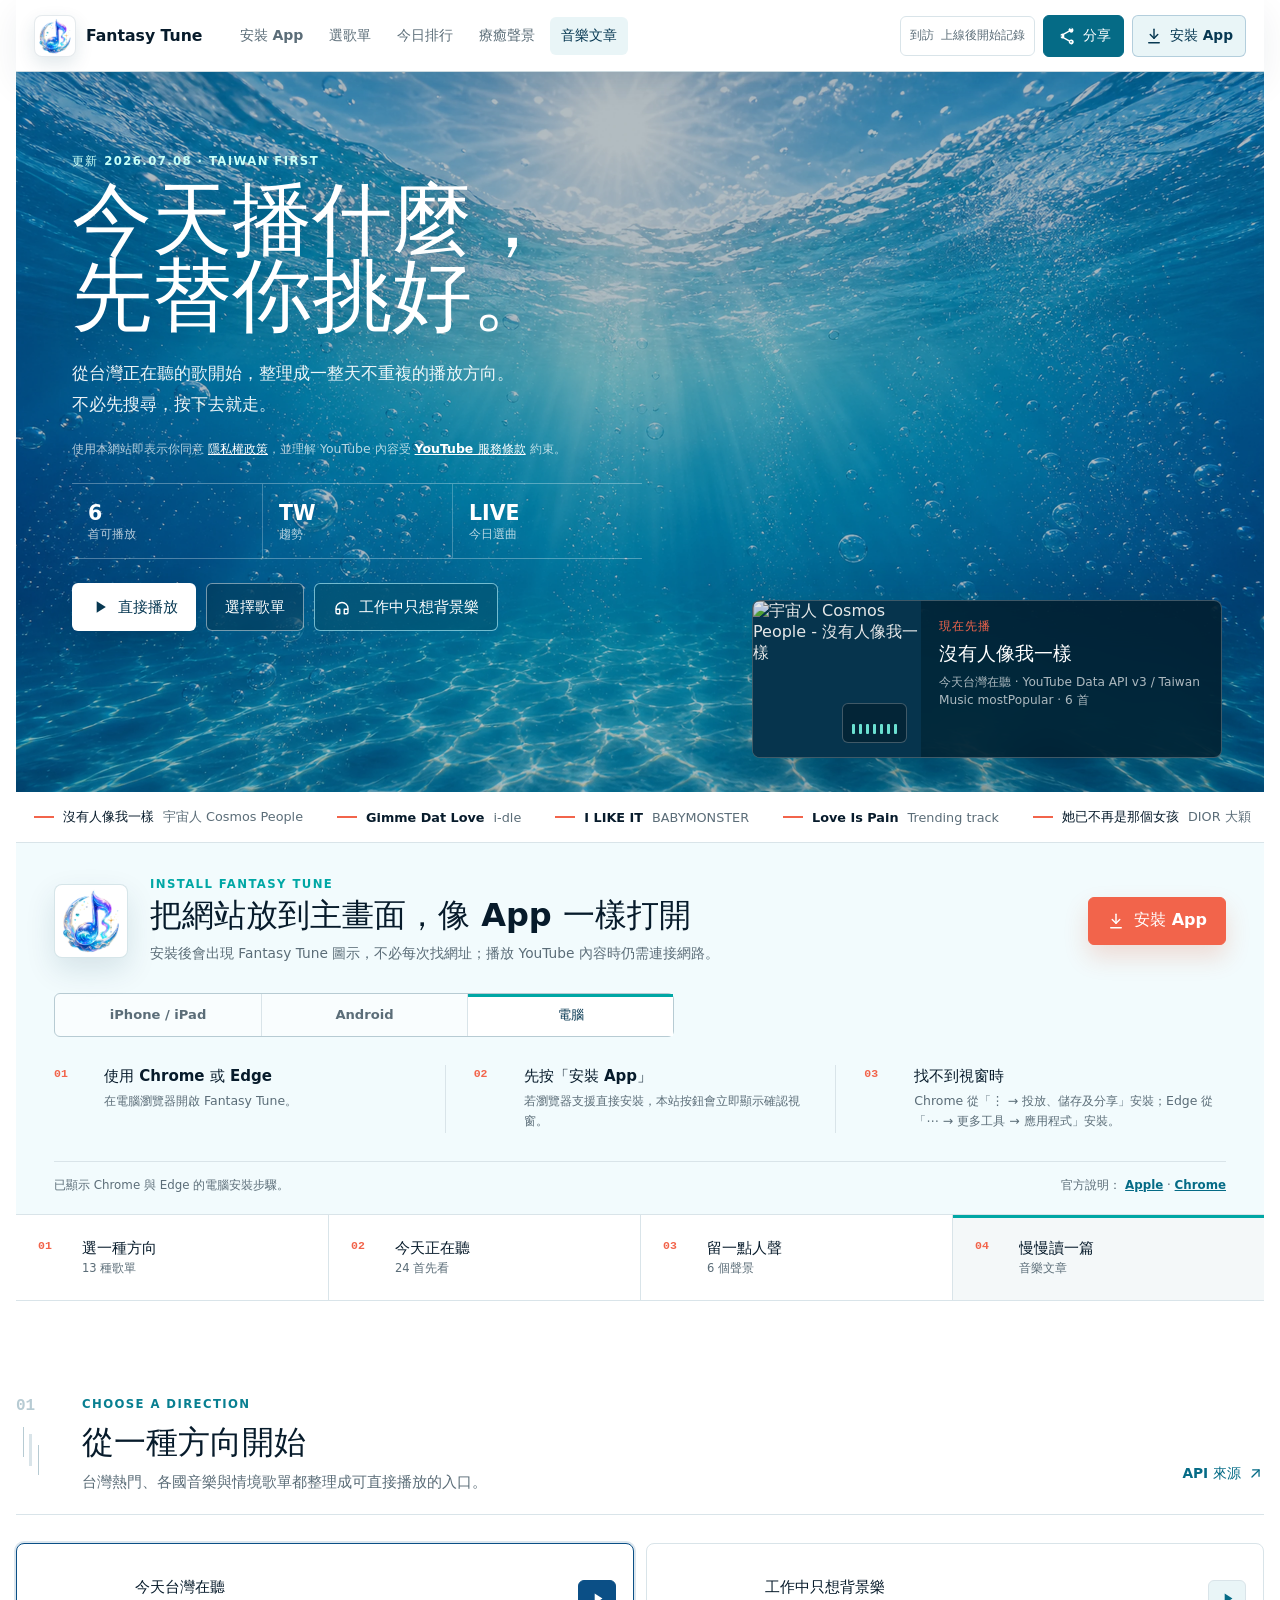
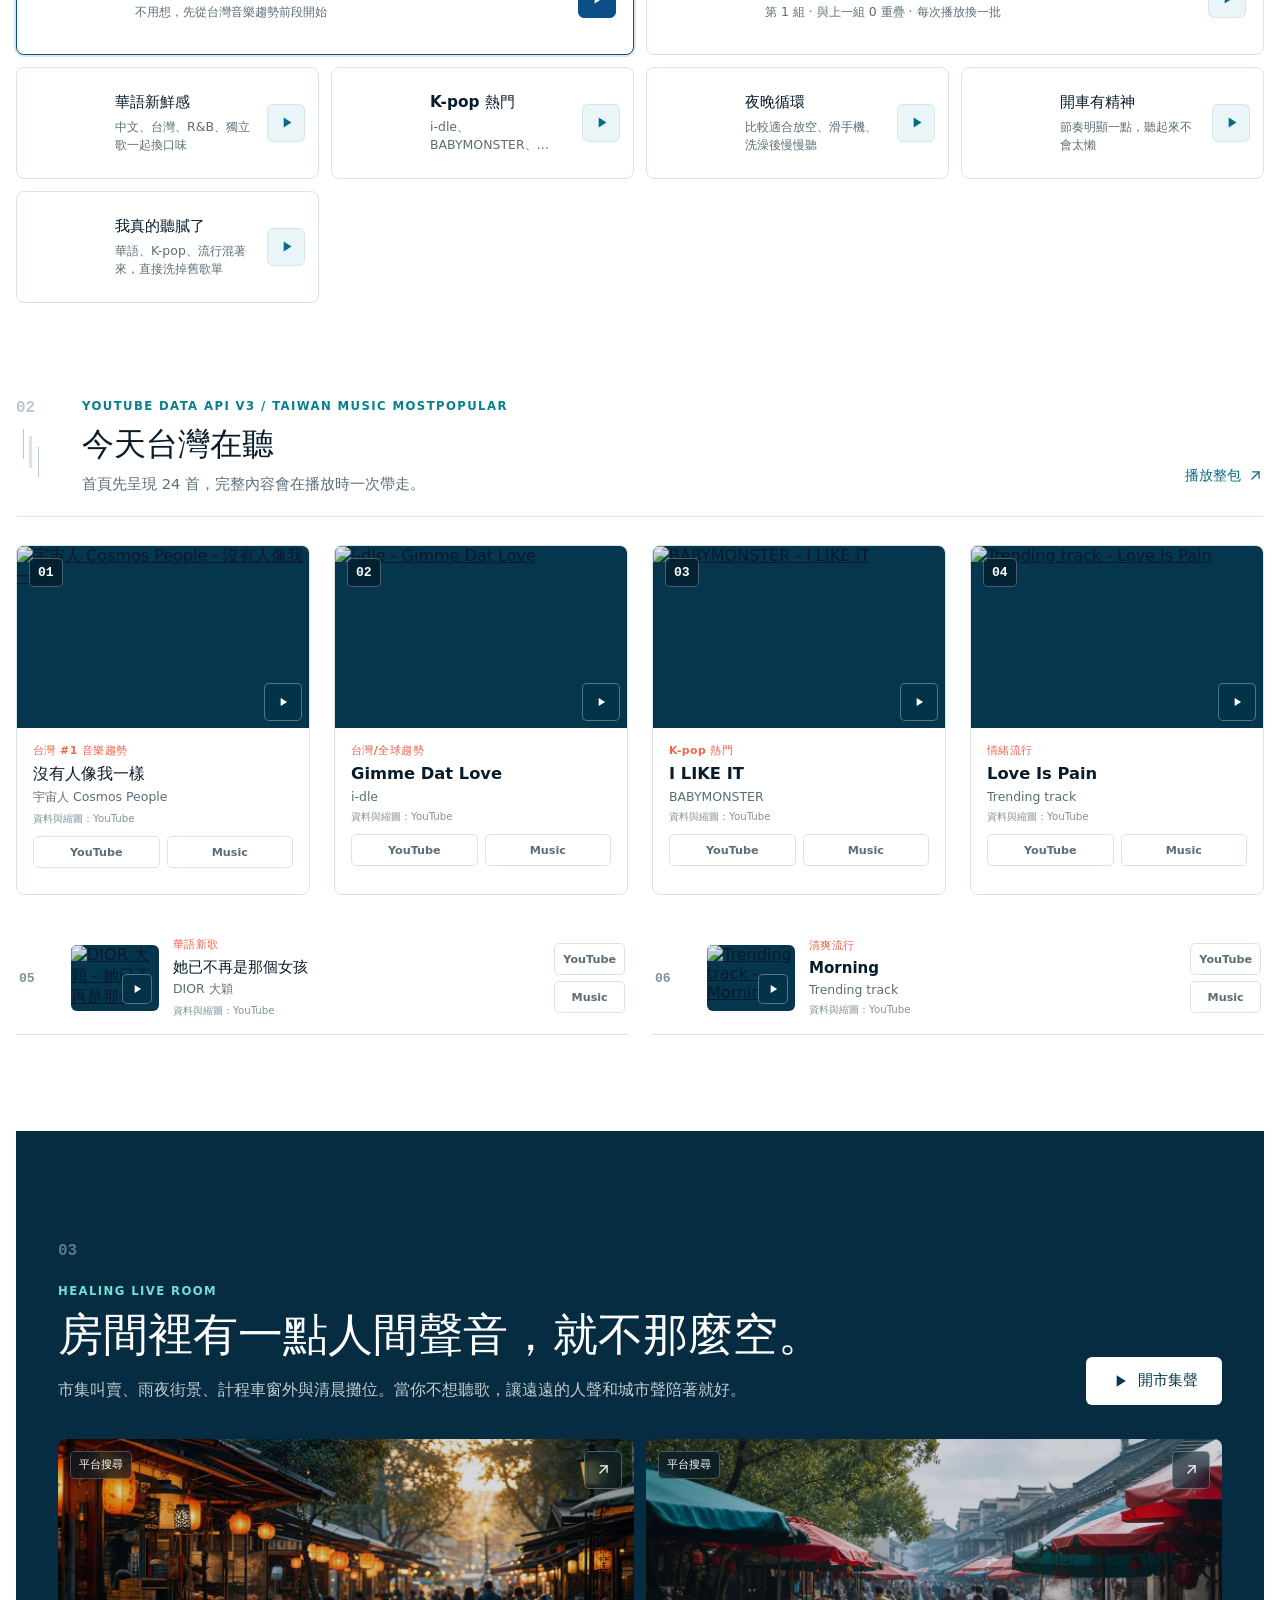
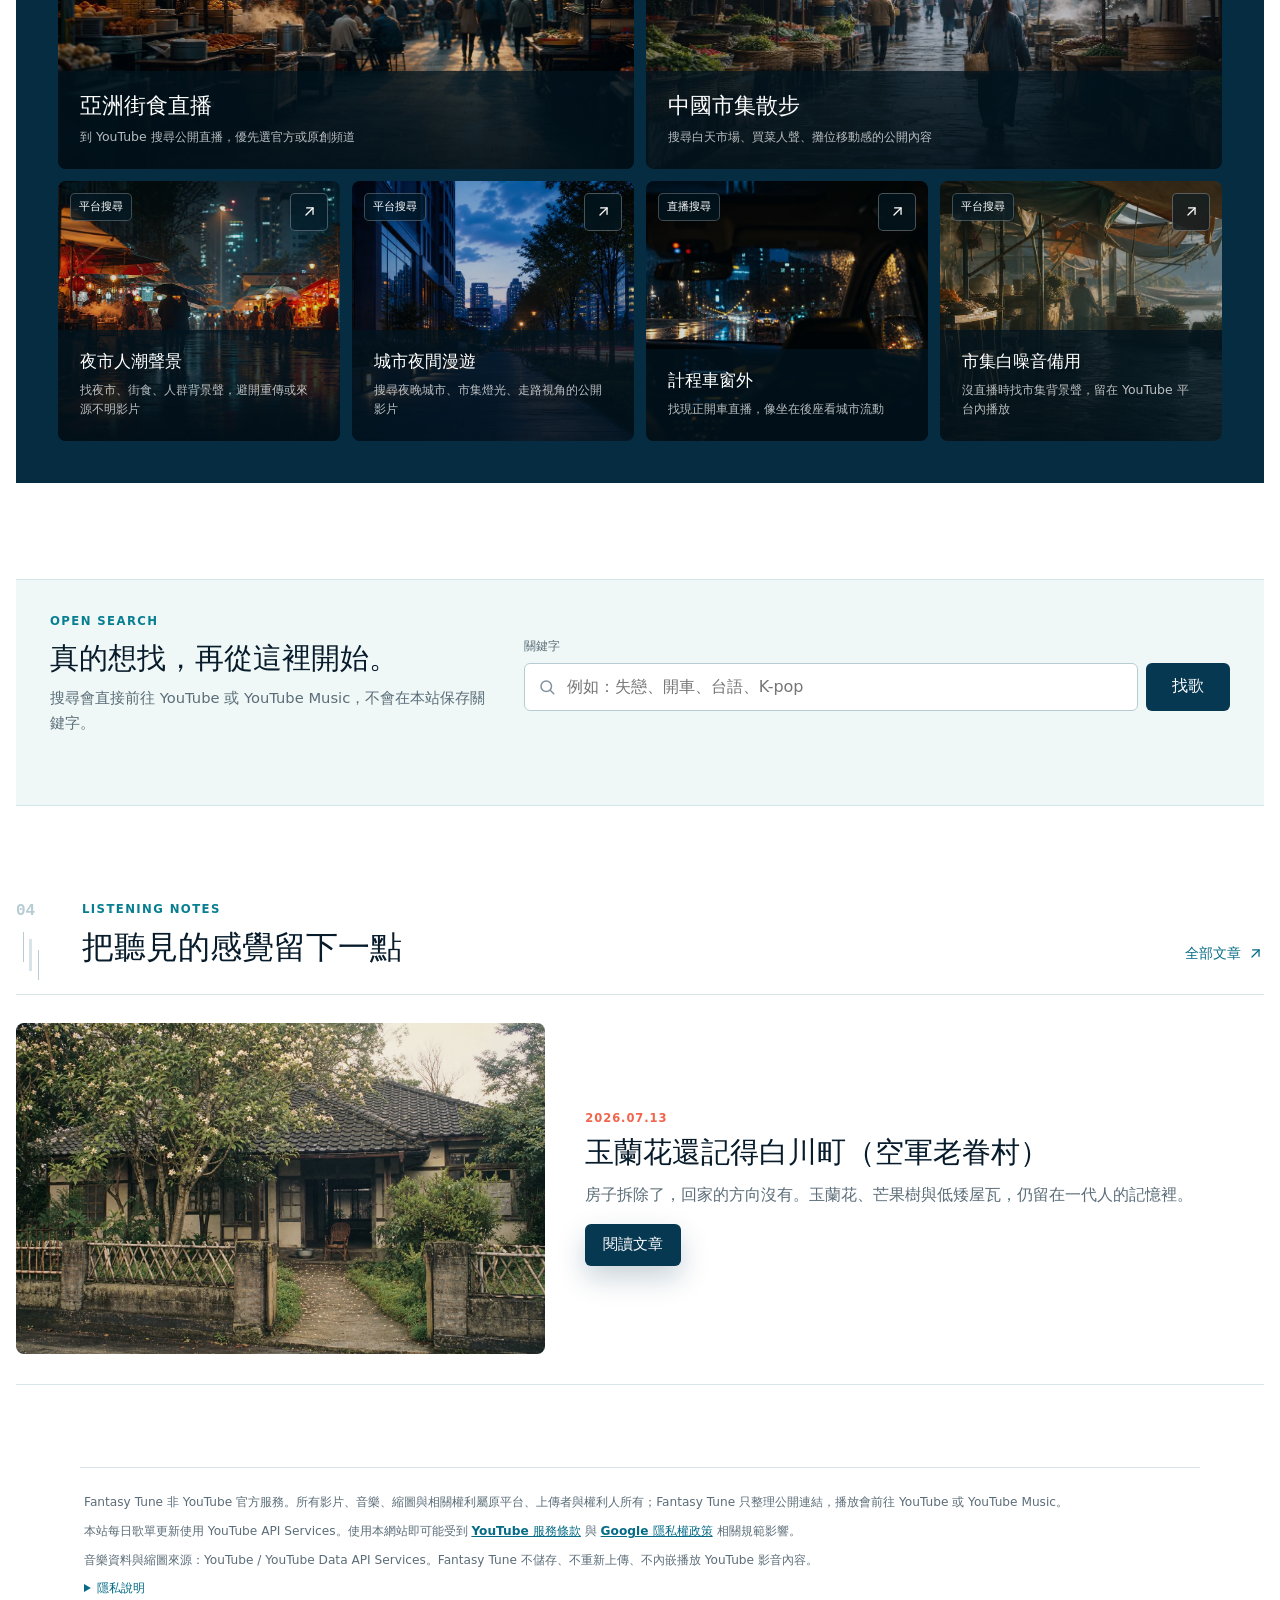
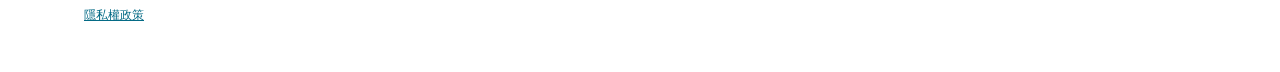
==== commit c8baec7f: "Add homepage PWA install guide" ====
--- a/index.html
+++ b/index.html
@@ -34,7 +34,7 @@
     <link rel="icon" href="./assets/favicon.ico" sizes="any" />
     <link rel="icon" href="./assets/favicon-32.png" type="image/png" sizes="32x32" />
     <link rel="apple-touch-icon" href="./assets/apple-touch-icon.png" />
-    <link rel="stylesheet" href="./styles.css?v=42" />
+    <link rel="stylesheet" href="./styles.css?v=43" />
   </head>
   <body>
     <div class="app-shell">
@@ -46,6 +46,7 @@
           <span>Fantasy Tune</span>
         </a>
         <nav class="primary-nav" aria-label="首頁區塊">
+          <a href="#install">安裝 App</a>
           <a href="#packs">選歌單</a>
           <a href="#today">今日排行</a>
           <a href="#ambient">療癒聲景</a>
@@ -62,13 +63,13 @@
             </svg>
             <span id="shareButtonLabel">分享</span>
           </button>
-          <button class="icon-button" id="installButton" type="button" hidden>
+          <button class="icon-button install-button" id="installButton" type="button" aria-controls="install">
             <svg viewBox="0 0 24 24" aria-hidden="true">
               <path d="M12 3v12"></path>
               <path d="m7 10 5 5 5-5"></path>
               <path d="M5 21h14"></path>
             </svg>
-            <span>安裝</span>
+            <span id="installButtonLabel">安裝 App</span>
           </button>
         </div>
       </header>
@@ -157,6 +158,152 @@
           </div>
         </section>
 
+        <section class="install-guide" id="install" aria-labelledby="installTitle">
+          <div class="install-intro">
+            <span class="install-app-icon" aria-hidden="true">
+              <img src="./assets/icon-192.png" alt="" />
+            </span>
+            <div class="install-copy">
+              <p class="eyebrow">Install Fantasy Tune</p>
+              <h2 id="installTitle">把網站放到主畫面，像 App 一樣打開</h2>
+              <p>安裝後會出現 Fantasy Tune 圖示，不必每次找網址；播放 YouTube 內容時仍需連接網路。</p>
+            </div>
+            <button class="install-cta" id="installNowButton" type="button">
+              <svg viewBox="0 0 24 24" aria-hidden="true">
+                <path d="M12 3v12"></path>
+                <path d="m7 10 5 5 5-5"></path>
+                <path d="M5 21h14"></path>
+              </svg>
+              <span id="installNowButtonLabel">安裝 App</span>
+            </button>
+          </div>
+
+          <div class="install-platform-tabs" role="tablist" aria-label="選擇安裝裝置">
+            <button
+              id="installTabIos"
+              type="button"
+              role="tab"
+              aria-selected="true"
+              aria-controls="installPanelIos"
+              data-install-platform="ios"
+            >
+              iPhone / iPad
+            </button>
+            <button
+              id="installTabAndroid"
+              type="button"
+              role="tab"
+              aria-selected="false"
+              aria-controls="installPanelAndroid"
+              data-install-platform="android"
+              tabindex="-1"
+            >
+              Android
+            </button>
+            <button
+              id="installTabDesktop"
+              type="button"
+              role="tab"
+              aria-selected="false"
+              aria-controls="installPanelDesktop"
+              data-install-platform="desktop"
+              tabindex="-1"
+            >
+              電腦
+            </button>
+          </div>
+
+          <div class="install-panels">
+            <ol
+              class="install-steps"
+              id="installPanelIos"
+              role="tabpanel"
+              aria-labelledby="installTabIos"
+              data-install-panel="ios"
+            >
+              <li>
+                <span>01</span>
+                <strong>用 Safari 開啟本站</strong>
+                <p>在 iPhone 或 iPad 的 Safari 打開 Fantasy Tune。</p>
+              </li>
+              <li>
+                <span>02</span>
+                <strong>點「分享」</strong>
+                <p>點方框向上箭頭；若只看到「⋯」，先點它再選「分享」。</p>
+              </li>
+              <li>
+                <span>03</span>
+                <strong>加入主畫面</strong>
+                <p>選「加入主畫面」，開啟「以網頁 App 打開」，最後點「新增」。</p>
+              </li>
+            </ol>
+
+            <ol
+              class="install-steps"
+              id="installPanelAndroid"
+              role="tabpanel"
+              aria-labelledby="installTabAndroid"
+              data-install-panel="android"
+              hidden
+            >
+              <li>
+                <span>01</span>
+                <strong>用 Chrome 開啟本站</strong>
+                <p>在 Android 手機的 Chrome 打開 Fantasy Tune。</p>
+              </li>
+              <li>
+                <span>02</span>
+                <strong>點右上角「⋮」</strong>
+                <p>打開 Chrome 選單，找到「加到主畫面」。</p>
+              </li>
+              <li>
+                <span>03</span>
+                <strong>選「安裝」</strong>
+                <p>點「加到主畫面」後選「安裝」，再依畫面確認。</p>
+              </li>
+            </ol>
+
+            <ol
+              class="install-steps"
+              id="installPanelDesktop"
+              role="tabpanel"
+              aria-labelledby="installTabDesktop"
+              data-install-panel="desktop"
+              hidden
+            >
+              <li>
+                <span>01</span>
+                <strong>使用 Chrome 或 Edge</strong>
+                <p>在電腦瀏覽器開啟 Fantasy Tune。</p>
+              </li>
+              <li>
+                <span>02</span>
+                <strong>先按「安裝 App」</strong>
+                <p>若瀏覽器支援直接安裝，本站按鈕會立即顯示確認視窗。</p>
+              </li>
+              <li>
+                <span>03</span>
+                <strong>找不到視窗時</strong>
+                <p>Chrome 從「⋮ → 投放、儲存及分享」安裝；Edge 從「⋯ → 更多工具 → 應用程式」安裝。</p>
+              </li>
+            </ol>
+          </div>
+
+          <div class="install-support">
+            <p id="installStatus" aria-live="polite">已替你顯示目前裝置的安裝方式。</p>
+            <p>
+              官方說明：
+              <a href="https://support.apple.com/zh-tw/guide/iphone/iphea86e5236/ios" target="_blank" rel="noreferrer">Apple</a>
+              <span aria-hidden="true">·</span>
+              <a
+                href="https://support.google.com/chrome/answer/9658361?hl=zh-Hant"
+                target="_blank"
+                rel="noreferrer"
+              >Chrome</a>
+            </p>
+          </div>
+        </section>
+
         <nav class="content-map" aria-label="網站內容導覽">
           <a href="#packs">
             <span>01</span>
@@ -329,6 +476,6 @@
       </footer>
     </div>
 
-    <script src="./app.js?v=44" type="module"></script>
+    <script src="./app.js?v=45" type="module"></script>
   </body>
 </html>
--- a/styles.css
+++ b/styles.css
@@ -642,6 +642,226 @@
   color: var(--ink);
 }
 
+.install-guide {
+  scroll-margin-top: 88px;
+  border-bottom: 1px solid var(--line);
+  background: #f2fbfd;
+}
+
+.install-intro {
+  display: grid;
+  grid-template-columns: 74px minmax(0, 1fr) auto;
+  align-items: center;
+  gap: 22px;
+  padding: 34px 38px 28px;
+}
+
+.install-app-icon {
+  display: grid;
+  width: 74px;
+  height: 74px;
+  place-items: center;
+  overflow: hidden;
+  border: 1px solid rgb(6 93 120 / 16%);
+  border-radius: 8px;
+  background: #fff;
+  box-shadow: 0 12px 30px rgb(7 56 82 / 12%);
+}
+
+.install-app-icon img {
+  width: 100%;
+  height: 100%;
+  object-fit: cover;
+}
+
+.install-copy {
+  min-width: 0;
+}
+
+.install-copy .eyebrow {
+  margin-bottom: 7px;
+  color: var(--teal);
+}
+
+.install-copy h2 {
+  margin-bottom: 8px;
+  color: var(--ink);
+  font-size: 2rem;
+  line-height: 1.12;
+}
+
+.install-copy > p:last-child {
+  max-width: 720px;
+  margin: 0;
+  color: var(--muted);
+  font-size: 0.86rem;
+  line-height: 1.65;
+}
+
+.install-cta {
+  display: inline-flex;
+  min-height: 48px;
+  align-items: center;
+  justify-content: center;
+  gap: 9px;
+  padding: 0 18px;
+  color: #fff;
+  border: 1px solid var(--coral);
+  border-radius: 6px;
+  background: var(--coral);
+  box-shadow: 0 12px 24px rgb(220 75 31 / 18%);
+  cursor: pointer;
+  font-weight: 780;
+}
+
+.install-cta:hover {
+  border-color: var(--deep-ocean);
+  background: var(--deep-ocean);
+  transform: translateY(-1px);
+}
+
+.install-button {
+  color: var(--deep-ocean);
+  border-color: rgb(11 79 134 / 24%);
+  background: var(--ice);
+}
+
+.install-button:hover {
+  color: #fff;
+  border-color: var(--deep-ocean);
+  background: var(--deep-ocean);
+}
+
+.install-button svg,
+.install-cta svg {
+  width: 18px;
+  height: 18px;
+  fill: none;
+  stroke: currentColor;
+  stroke-linecap: round;
+  stroke-linejoin: round;
+  stroke-width: 1.9;
+}
+
+.install-button:disabled,
+.install-cta:disabled {
+  color: var(--muted);
+  border-color: var(--line);
+  background: #fff;
+  box-shadow: none;
+  cursor: default;
+  transform: none;
+}
+
+.install-platform-tabs {
+  display: grid;
+  grid-template-columns: repeat(3, minmax(0, 1fr));
+  width: min(calc(100% - 76px), 620px);
+  margin: 0 38px;
+  border: 1px solid var(--line-strong);
+  border-radius: 6px;
+  background: rgb(255 255 255 / 58%);
+}
+
+.install-platform-tabs button {
+  min-width: 0;
+  min-height: 42px;
+  padding: 0 14px;
+  color: var(--muted);
+  border: 0;
+  background: transparent;
+  cursor: pointer;
+  font-size: 0.82rem;
+  font-weight: 760;
+}
+
+.install-platform-tabs button + button {
+  border-left: 1px solid var(--line);
+}
+
+.install-platform-tabs button[aria-selected="true"] {
+  color: var(--deep-ocean);
+  background: #fff;
+  box-shadow: inset 0 3px var(--teal);
+}
+
+.install-panels {
+  padding: 0 38px;
+}
+
+.install-steps {
+  display: grid;
+  grid-template-columns: repeat(3, minmax(0, 1fr));
+  margin: 0;
+  padding: 28px 0;
+  border-bottom: 1px solid var(--line);
+  list-style: none;
+}
+
+.install-steps[hidden] {
+  display: none;
+}
+
+.install-steps li {
+  display: grid;
+  grid-template-columns: 38px minmax(0, 1fr);
+  align-content: start;
+  gap: 5px 12px;
+  min-width: 0;
+  padding: 2px 28px;
+}
+
+.install-steps li:first-child {
+  padding-left: 0;
+}
+
+.install-steps li:last-child {
+  padding-right: 0;
+}
+
+.install-steps li + li {
+  border-left: 1px solid var(--line);
+}
+
+.install-steps li > span {
+  grid-row: span 2;
+  color: var(--coral);
+  font-family: "SFMono-Regular", Consolas, monospace;
+  font-size: 0.72rem;
+  font-weight: 800;
+}
+
+.install-steps strong {
+  color: var(--ink);
+  font-size: 0.94rem;
+}
+
+.install-steps p {
+  margin: 0;
+  color: var(--muted);
+  font-size: 0.78rem;
+  line-height: 1.62;
+}
+
+.install-support {
+  display: flex;
+  align-items: center;
+  justify-content: space-between;
+  gap: 18px;
+  padding: 16px 38px 20px;
+  color: var(--muted);
+  font-size: 0.74rem;
+}
+
+.install-support p {
+  margin: 0;
+}
+
+.install-support a {
+  color: var(--ocean);
+  font-weight: 760;
+}
+
 .content-map {
   display: grid;
   grid-template-columns: repeat(4, minmax(0, 1fr));
@@ -2005,6 +2225,75 @@
     animation-duration: 36s;
   }
 
+  .install-intro {
+    grid-template-columns: 56px minmax(0, 1fr);
+    gap: 14px;
+    padding: 26px 18px 22px;
+  }
+
+  .install-app-icon {
+    width: 56px;
+    height: 56px;
+  }
+
+  .install-copy h2 {
+    font-size: 1.5rem;
+  }
+
+  .install-copy > p:last-child {
+    font-size: 0.78rem;
+  }
+
+  .install-cta {
+    grid-column: 1 / -1;
+    width: 100%;
+  }
+
+  .install-platform-tabs {
+    width: calc(100% - 36px);
+    margin-inline: 18px;
+  }
+
+  .install-platform-tabs button {
+    padding-inline: 7px;
+    font-size: 0.76rem;
+  }
+
+  .install-panels {
+    padding-inline: 18px;
+  }
+
+  .install-steps {
+    grid-template-columns: 1fr;
+    padding-block: 18px;
+  }
+
+  .install-steps li,
+  .install-steps li:first-child,
+  .install-steps li:last-child {
+    padding: 16px 0;
+  }
+
+  .install-steps li:first-child {
+    padding-top: 2px;
+  }
+
+  .install-steps li:last-child {
+    padding-bottom: 2px;
+  }
+
+  .install-steps li + li {
+    border-top: 1px solid var(--line);
+    border-left: 0;
+  }
+
+  .install-support {
+    align-items: flex-start;
+    flex-direction: column;
+    gap: 7px;
+    padding: 14px 18px 20px;
+  }
+
   .content-map {
     grid-template-columns: repeat(2, minmax(0, 1fr));
   }
@@ -2265,6 +2554,11 @@
 }
 
 @media (max-width: 410px) {
+  .install-button {
+    padding-inline: 8px;
+    font-size: 0.78rem;
+  }
+
   .hero h1 {
     font-size: 2.58rem;
   }
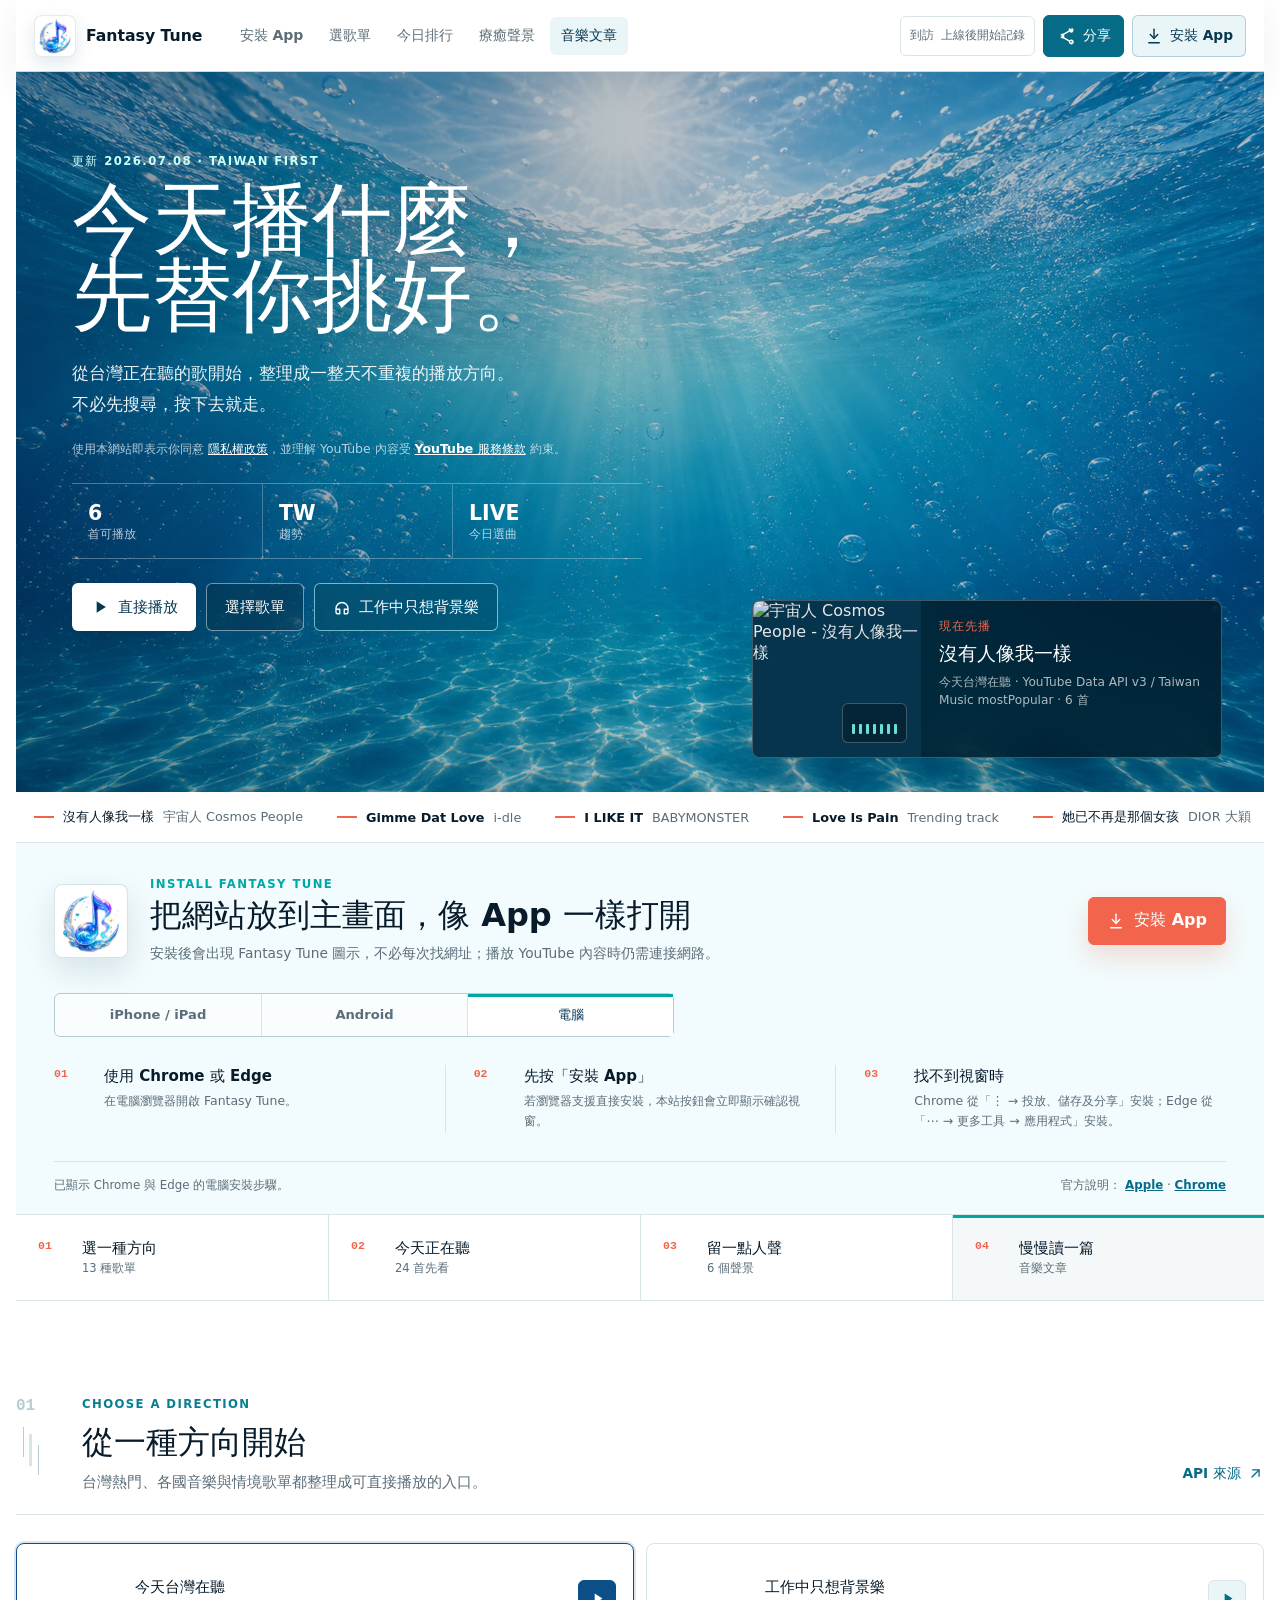
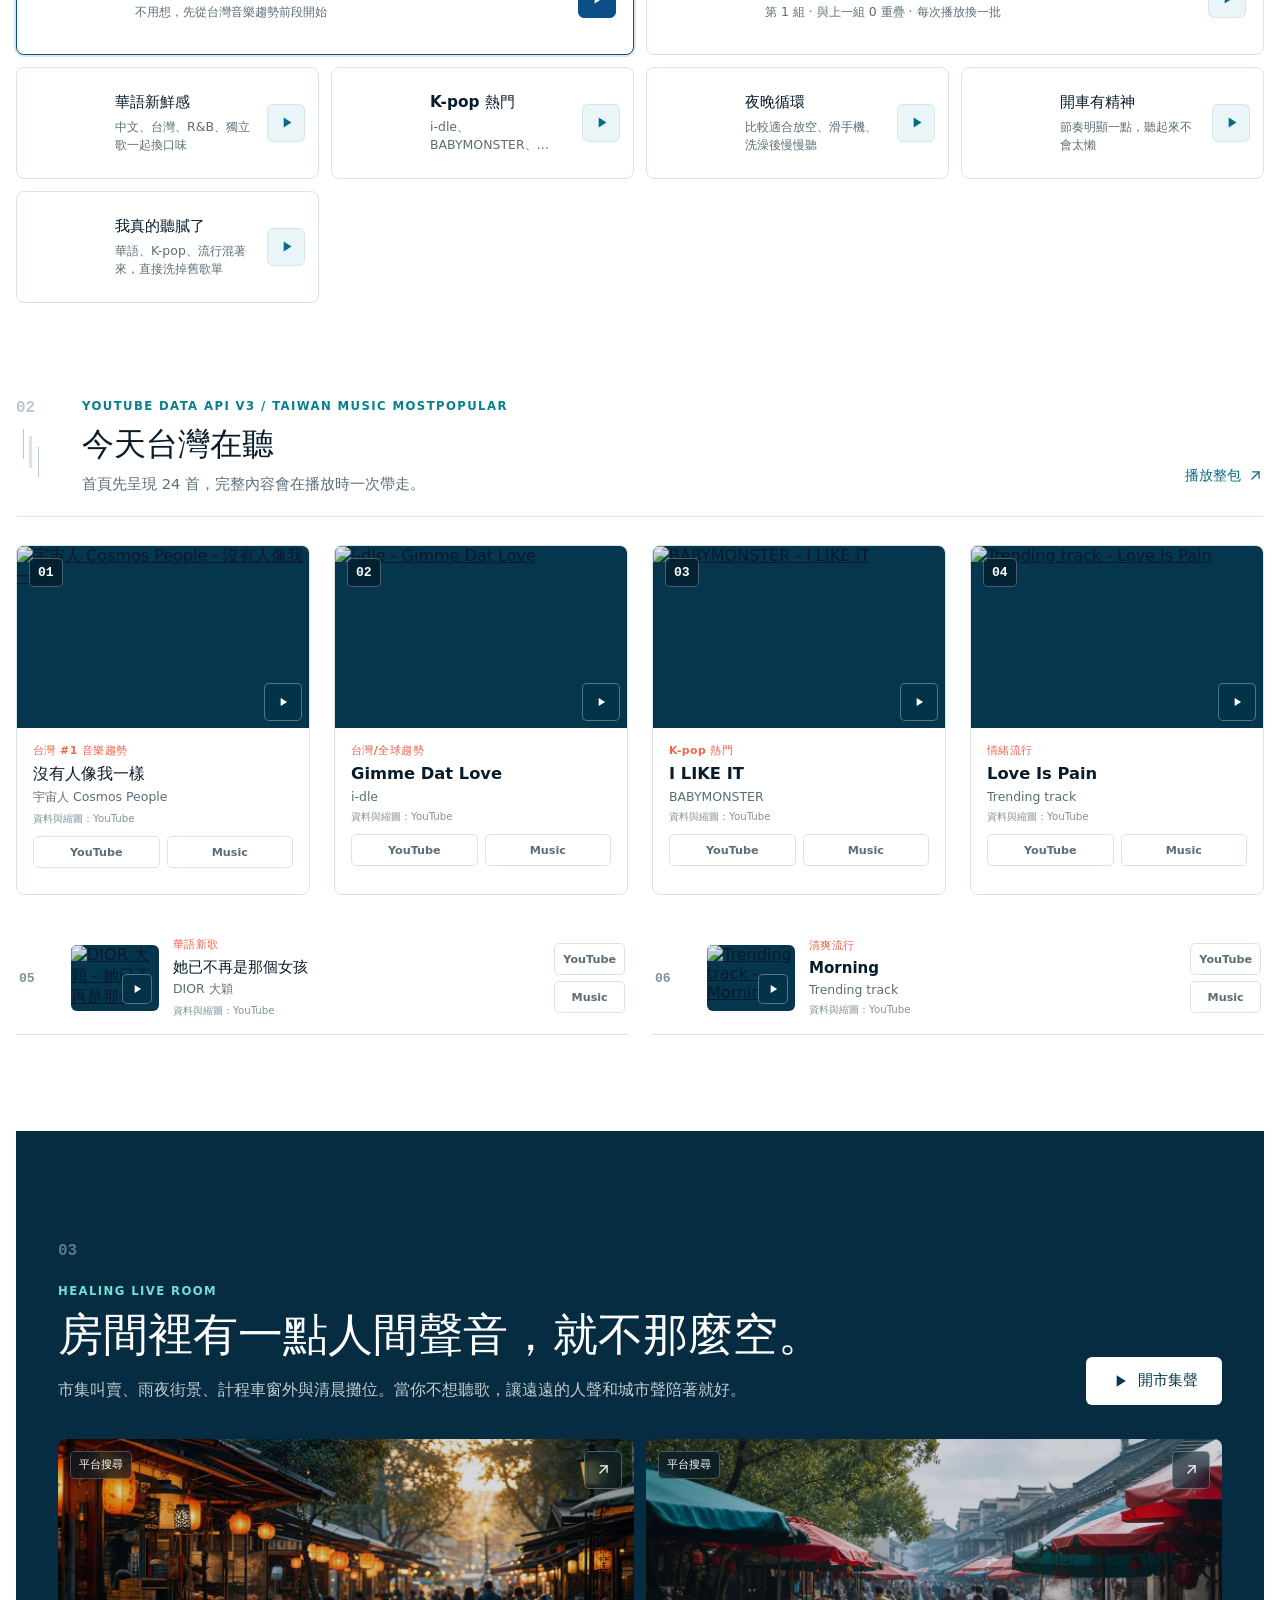
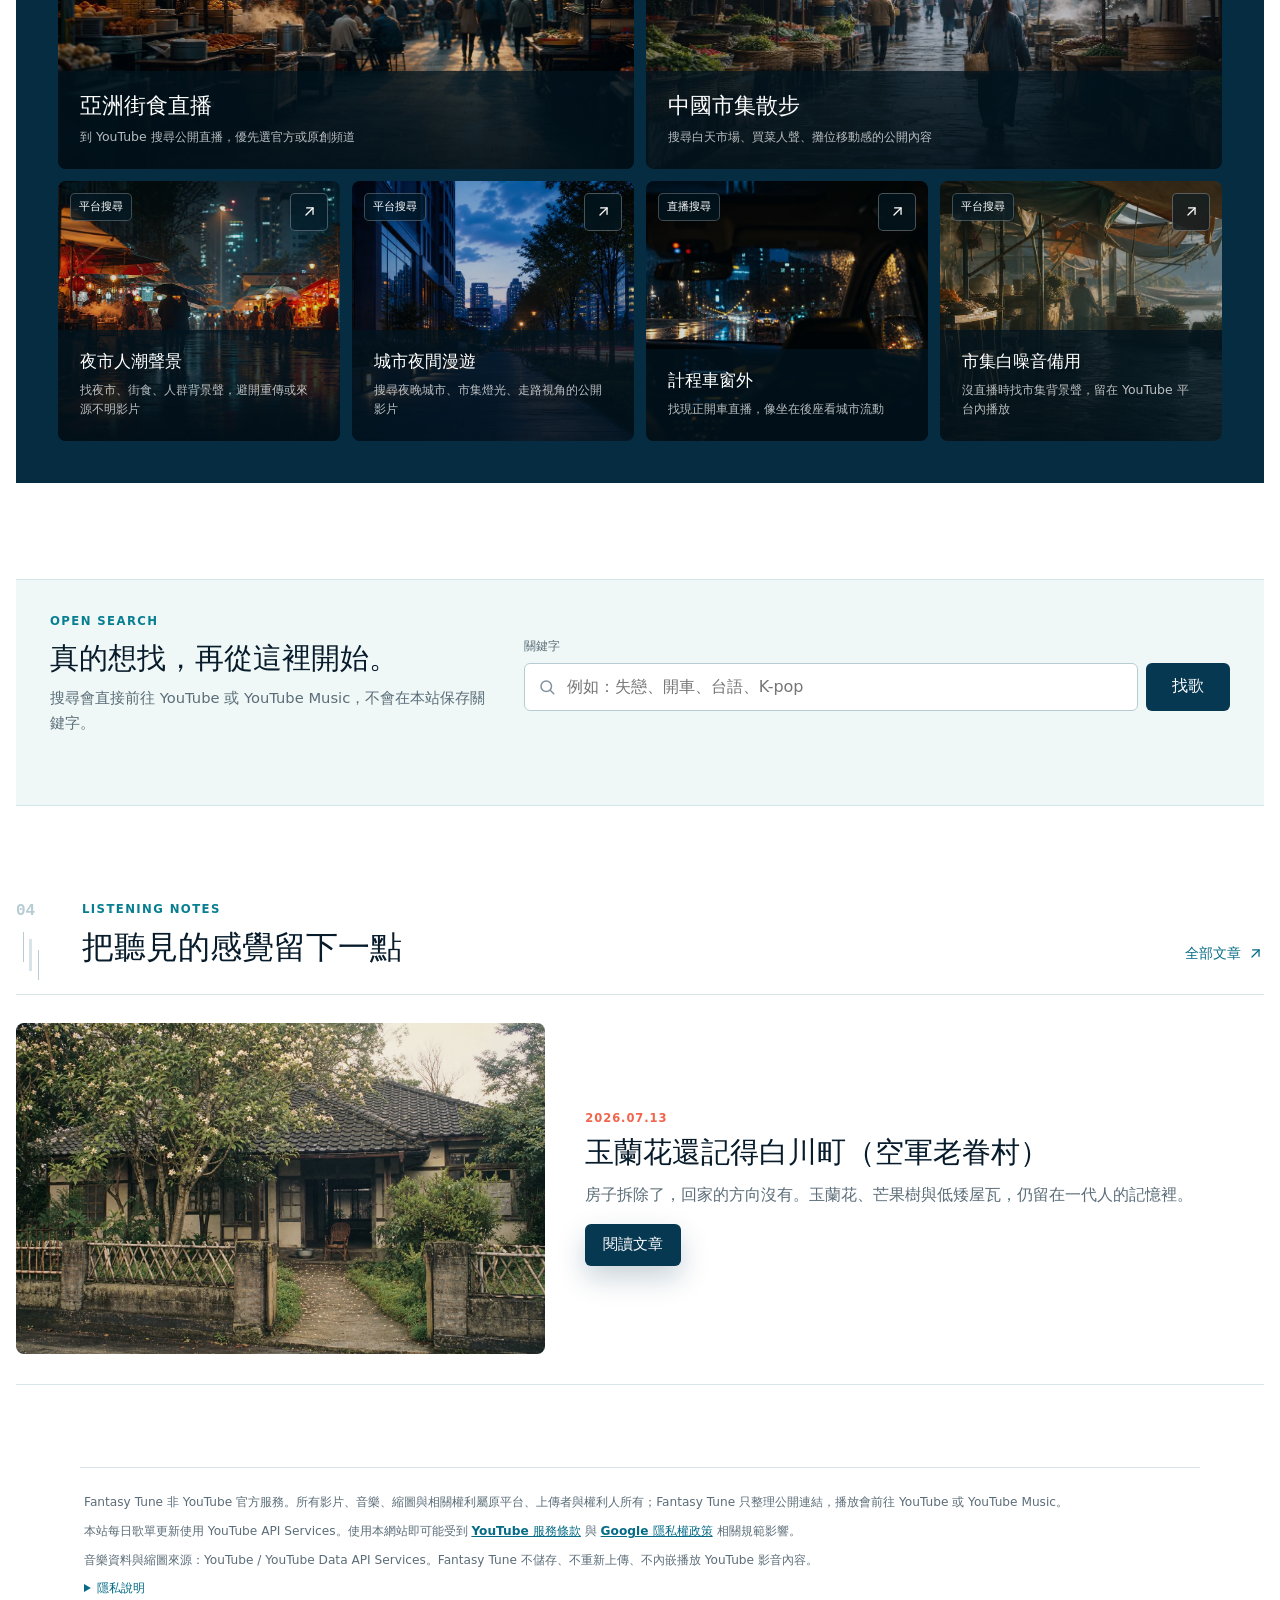
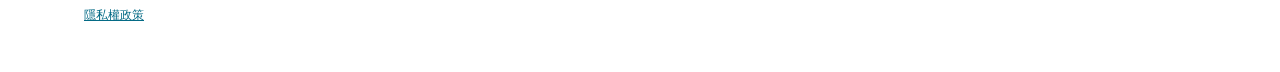
==== commit 5da5fe2e: "Add rotating summer ocean hero backgrounds" ====
--- a/index.html
+++ b/index.html
@@ -34,7 +34,8 @@
     <link rel="icon" href="./assets/favicon.ico" sizes="any" />
     <link rel="icon" href="./assets/favicon-32.png" type="image/png" sizes="32x32" />
     <link rel="apple-touch-icon" href="./assets/apple-touch-icon.png" />
-    <link rel="stylesheet" href="./styles.css?v=43" />
+    <link rel="preload" as="image" href="./assets/deepsea-background.webp" fetchpriority="high" />
+    <link rel="stylesheet" href="./styles.css?v=44" />
   </head>
   <body>
     <div class="app-shell">
@@ -76,6 +77,10 @@
 
       <main>
         <section class="hero" aria-labelledby="pageTitle">
+          <div class="hero-backdrop" aria-hidden="true">
+            <span class="hero-backdrop-layer is-active"></span>
+            <span class="hero-backdrop-layer"></span>
+          </div>
           <div class="hero-copy">
             <p class="eyebrow" id="updateLabel">更新 2026.07.08 · Taiwan first</p>
             <h1 id="pageTitle">
@@ -476,6 +481,6 @@
       </footer>
     </div>
 
-    <script src="./app.js?v=45" type="module"></script>
+    <script src="./app.js?v=46" type="module"></script>
   </body>
 </html>
--- a/styles.css
+++ b/styles.css
@@ -269,7 +269,7 @@
   overflow: hidden;
   padding: 82px 56px 62px;
   color: #fff;
-  background: #087f9f url("./assets/deepsea-background.webp") center 42% / cover no-repeat;
+  background: #087f9f;
 }
 
 .hero::before {
@@ -277,7 +277,35 @@
   inset: 0;
   z-index: -1;
   content: "";
-  background: rgb(2 34 51 / 30%);
+  background: linear-gradient(90deg, rgb(2 28 43 / 48%) 0%, rgb(2 34 51 / 24%) 58%, rgb(2 34 51 / 30%) 100%);
+}
+
+.hero-backdrop {
+  position: absolute;
+  inset: 0;
+  z-index: -2;
+  overflow: hidden;
+  pointer-events: none;
+}
+
+.hero-backdrop-layer {
+  position: absolute;
+  inset: 0;
+  opacity: 0;
+  background-position: center 42%;
+  background-size: cover;
+  background-repeat: no-repeat;
+  transform: translateZ(0);
+  transition: opacity 1.8s ease;
+  will-change: opacity;
+}
+
+.hero-backdrop-layer:first-child {
+  background-image: url("./assets/deepsea-background.webp");
+}
+
+.hero-backdrop-layer.is-active {
+  opacity: 1;
 }
 
 .hero-copy {
@@ -2040,6 +2068,9 @@
   .hero {
     min-height: 700px;
     padding: 68px 32px 48px;
+  }
+
+  .hero-backdrop-layer {
     background-position: 54% 42%;
   }
 
@@ -2144,11 +2175,14 @@
   .hero {
     min-height: 740px;
     padding: 44px 18px 194px;
+  }
+
+  .hero-backdrop-layer {
     background-position: 58% 42%;
   }
 
   .hero::before {
-    background: rgb(2 34 51 / 36%);
+    background: linear-gradient(90deg, rgb(2 28 43 / 48%) 0%, rgb(2 34 51 / 34%) 100%);
   }
 
   .hero-copy {
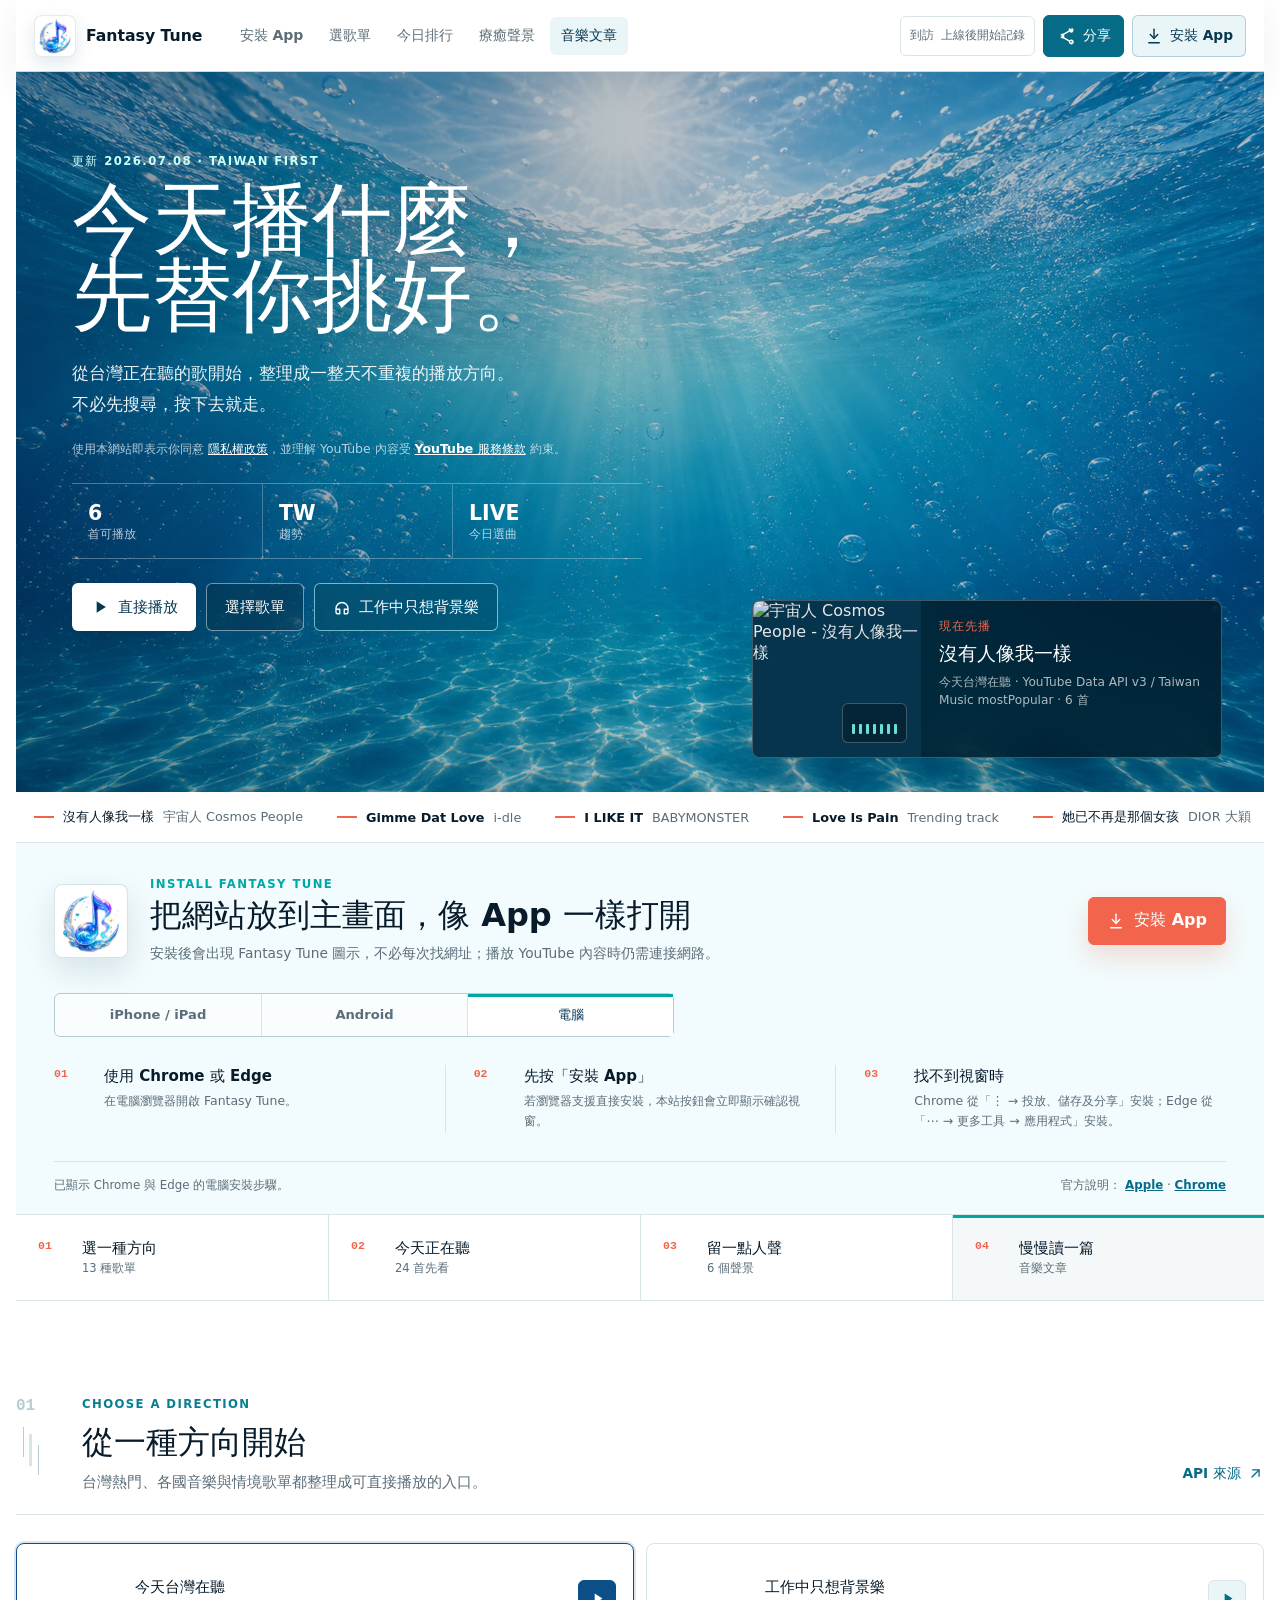
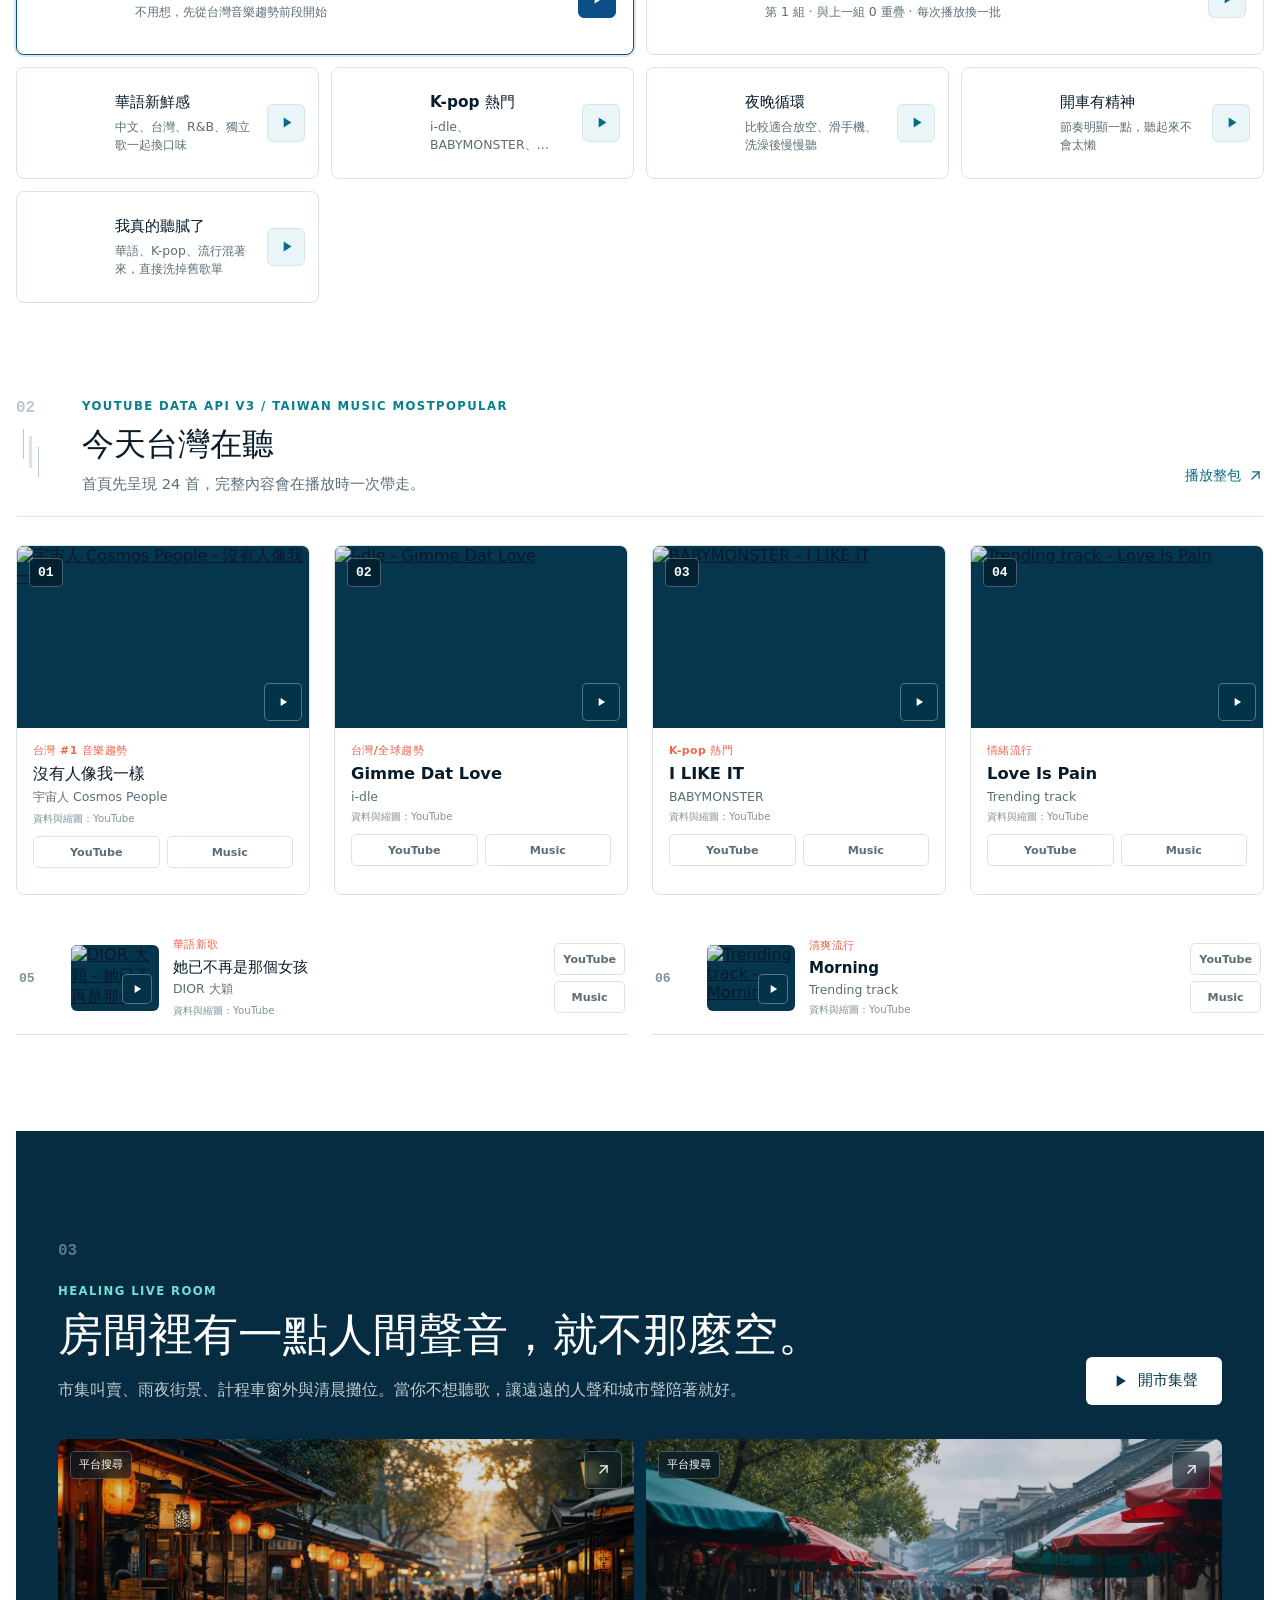
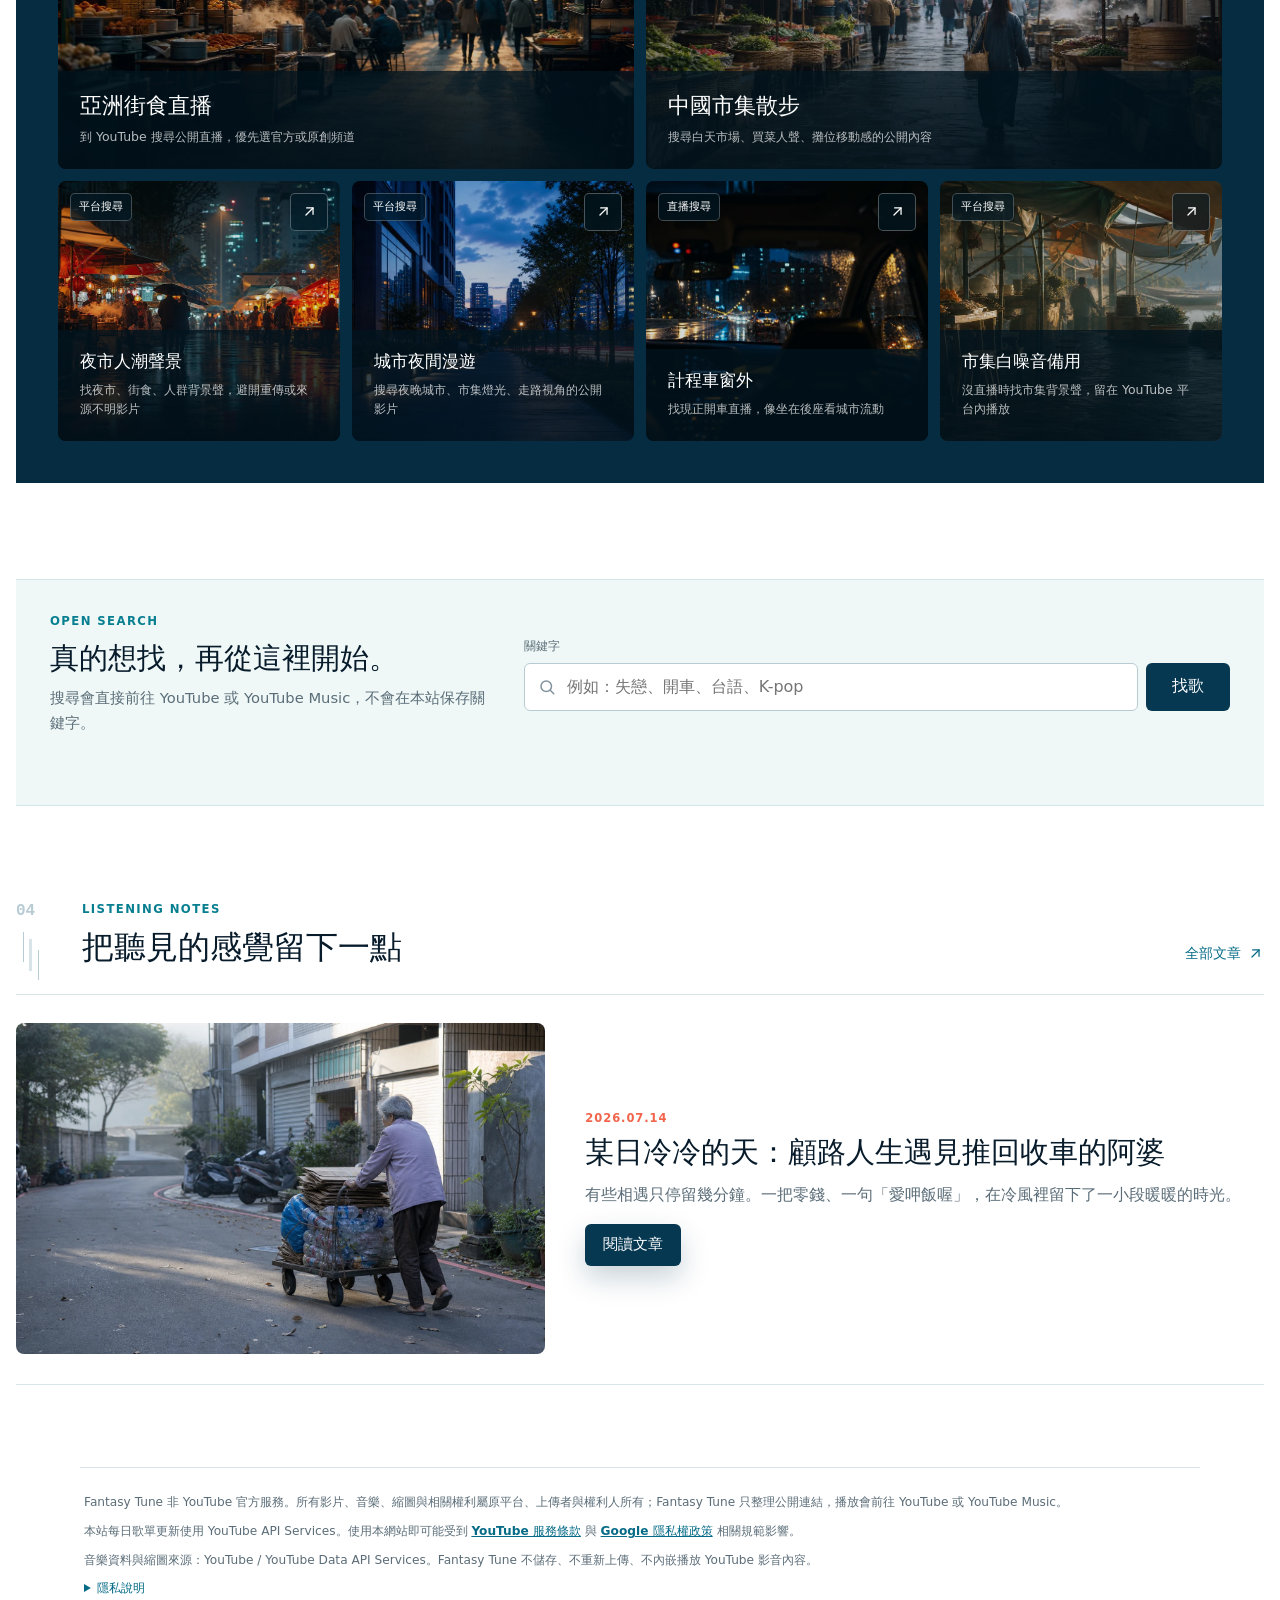
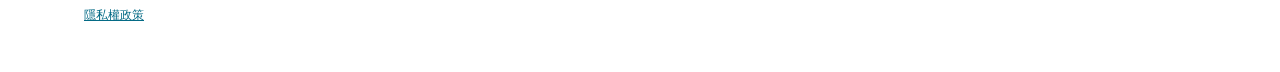
==== commit 02bfd380: "Publish roadside kindness article" ====
--- a/index.html
+++ b/index.html
@@ -432,22 +432,21 @@
             </a>
           </div>
           <article class="article-feature">
-            <a class="article-feature-cover" href="./articles/2026-07-13-shirakawa-air-force-village.html">
+            <a class="article-feature-cover" href="./articles/2026-07-14-roadside-kindness.html">
               <img
-                class="article-shirakawa-cover"
-                src="./assets/article-2026-07-13-shirakawa-village-01.webp"
-                alt="玉蘭花樹下的白川町空軍老眷村日式平房"
+                src="./assets/article-2026-07-14-roadside-kindness-01.webp"
+                alt="冷天裡，一位阿婆推著載滿紙箱與瓶罐的回收車走過台灣街道"
               />
             </a>
             <div class="article-feature-copy">
-              <p class="article-date">2026.07.13</p>
+              <p class="article-date">2026.07.14</p>
               <h3>
-                <a href="./articles/2026-07-13-shirakawa-air-force-village.html">玉蘭花還記得白川町（空軍老眷村）</a>
+                <a href="./articles/2026-07-14-roadside-kindness.html">某日冷冷的天：顧路人生遇見推回收車的阿婆</a>
               </h3>
               <p>
-                房子拆除了，回家的方向沒有。玉蘭花、芒果樹與低矮屋瓦，仍留在一代人的記憶裡。
+                有些相遇只停留幾分鐘。一把零錢、一句「愛呷飯喔」，在冷風裡留下了一小段暖暖的時光。
               </p>
-              <a class="primary-action article-read" href="./articles/2026-07-13-shirakawa-air-force-village.html">閱讀文章</a>
+              <a class="primary-action article-read" href="./articles/2026-07-14-roadside-kindness.html">閱讀文章</a>
             </div>
           </article>
         </section>
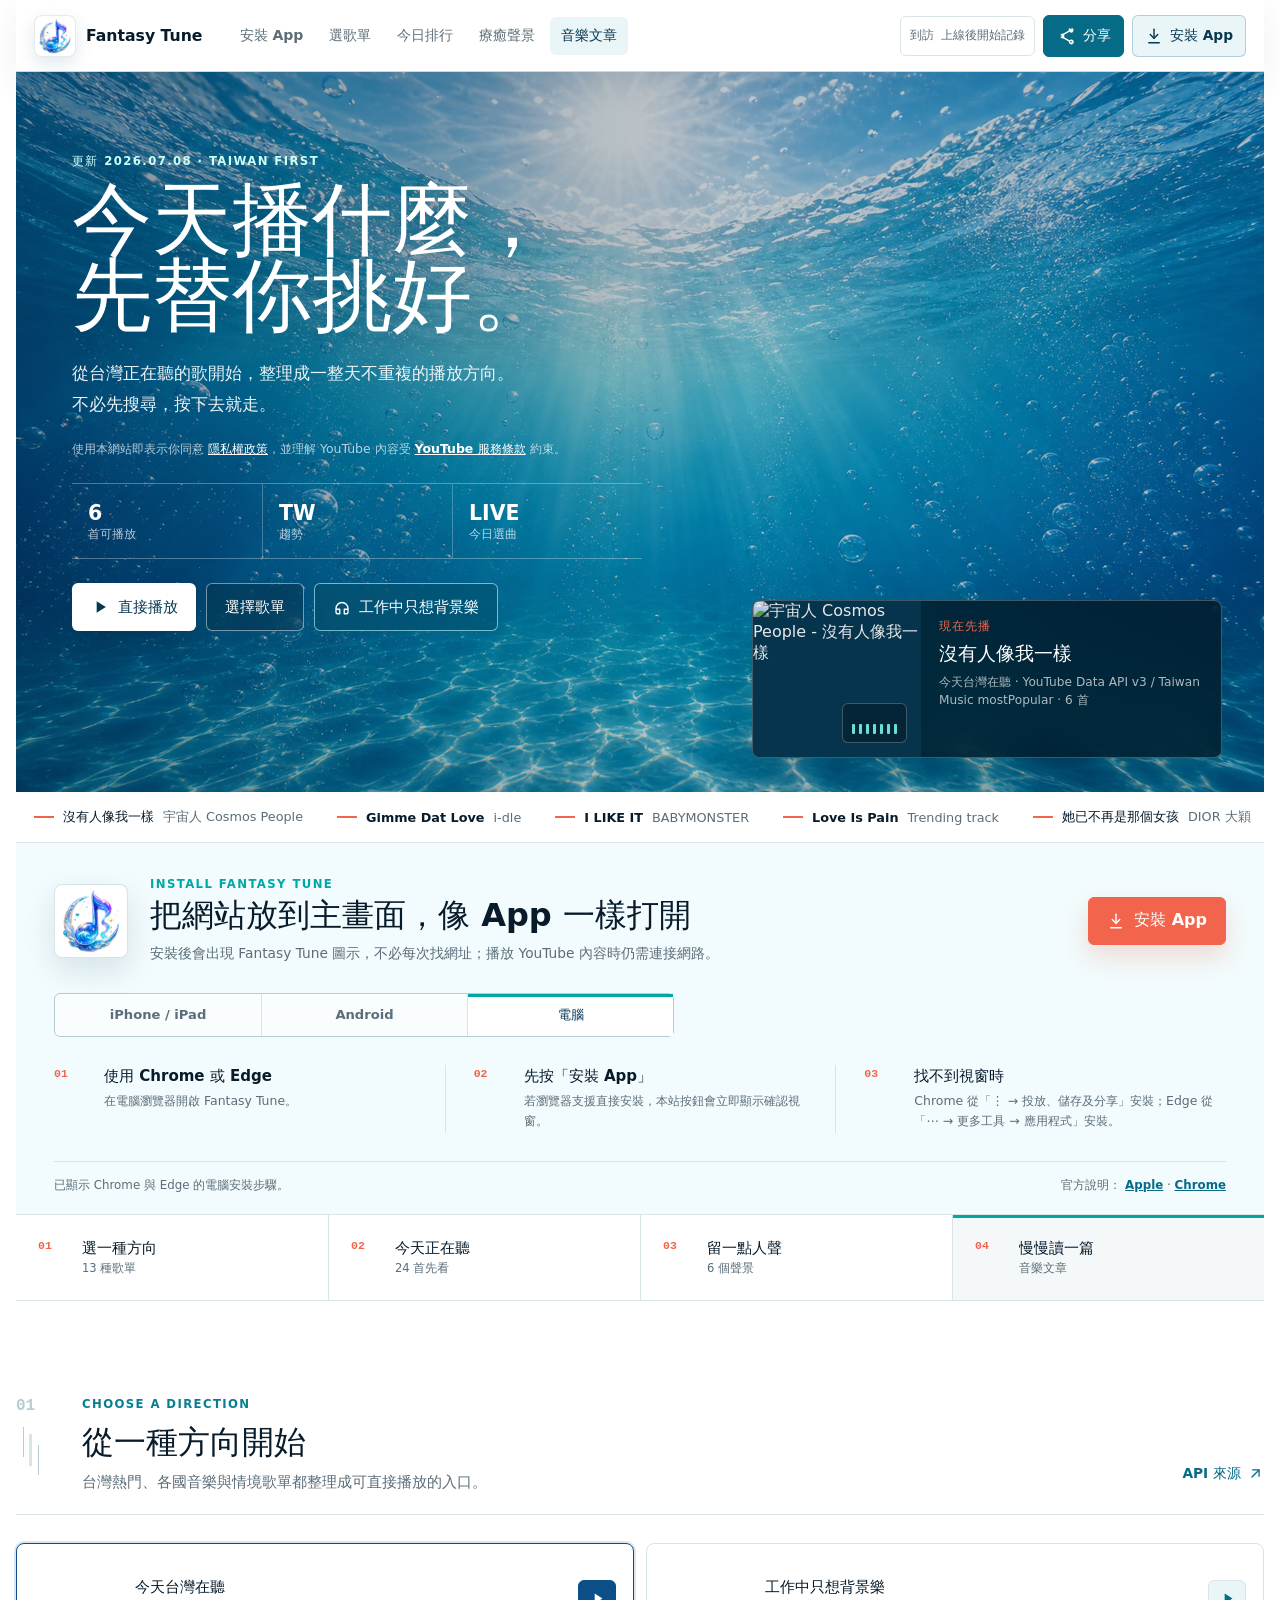
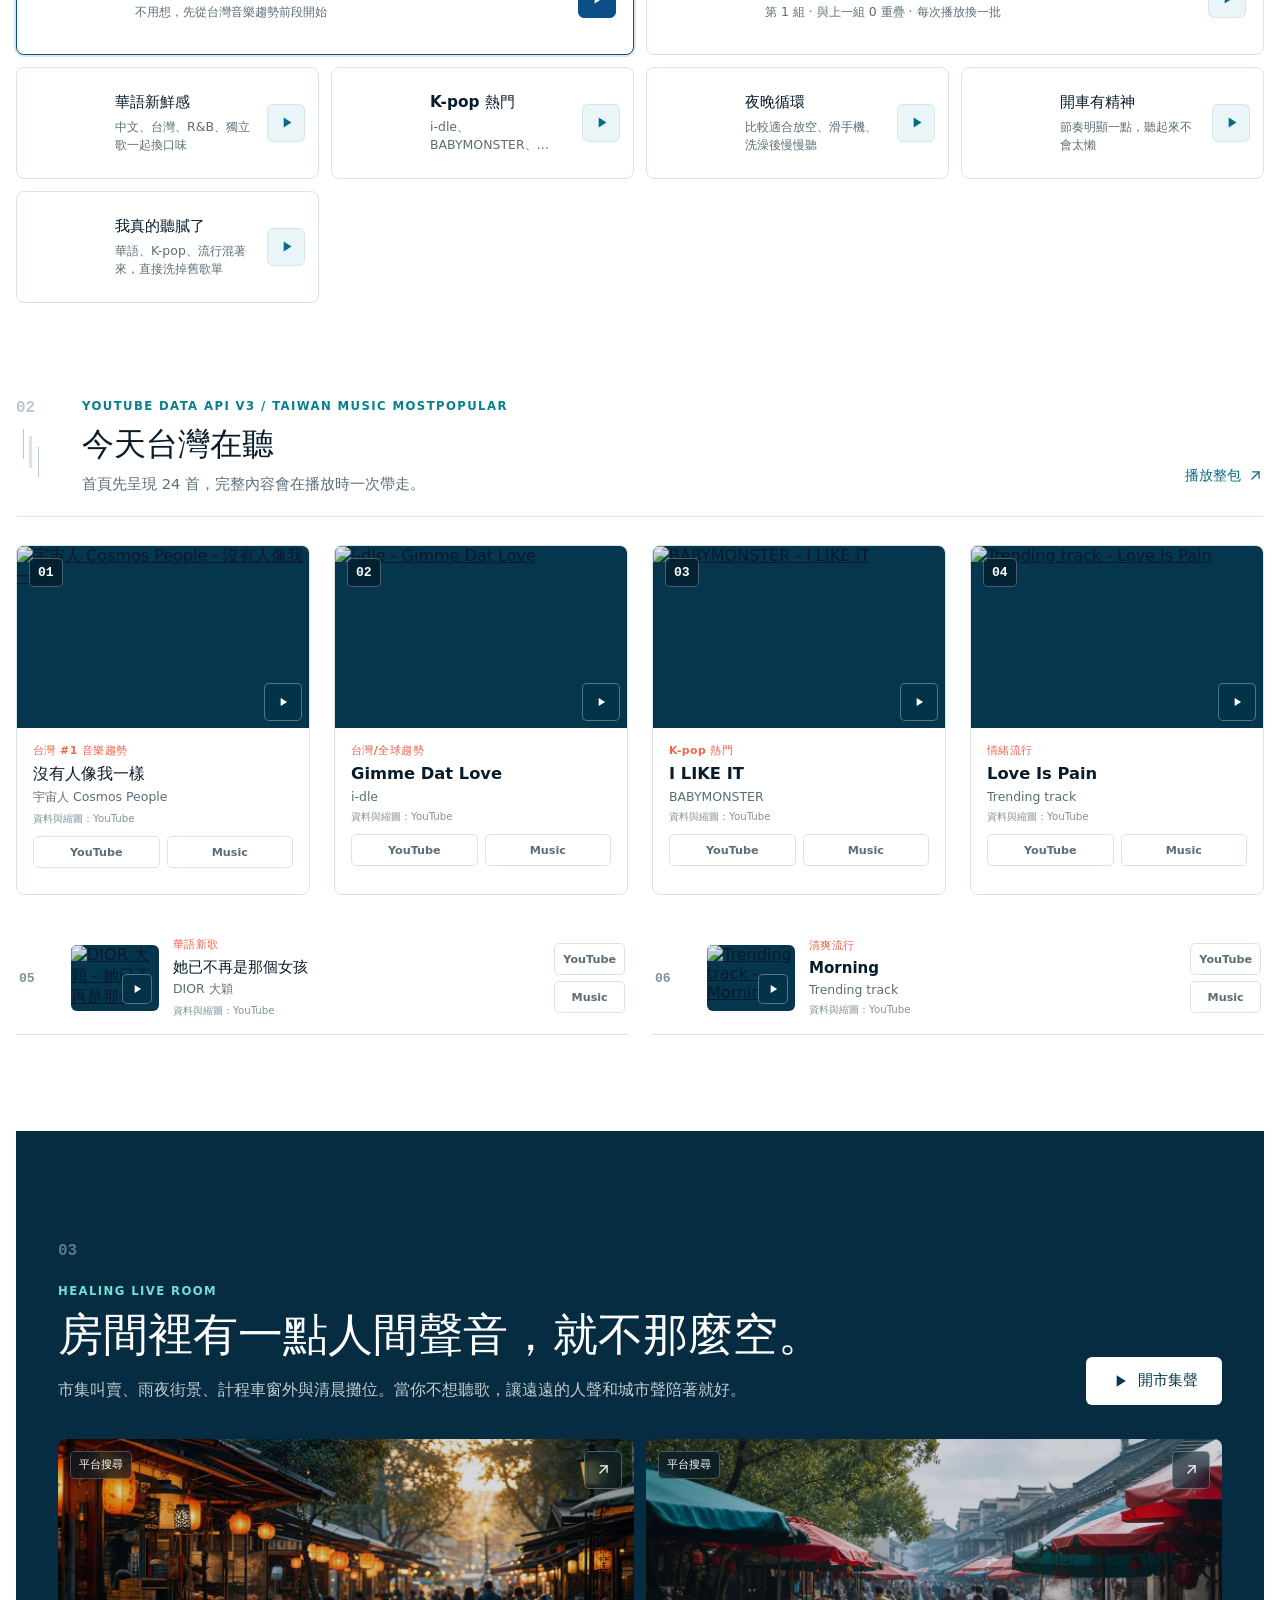
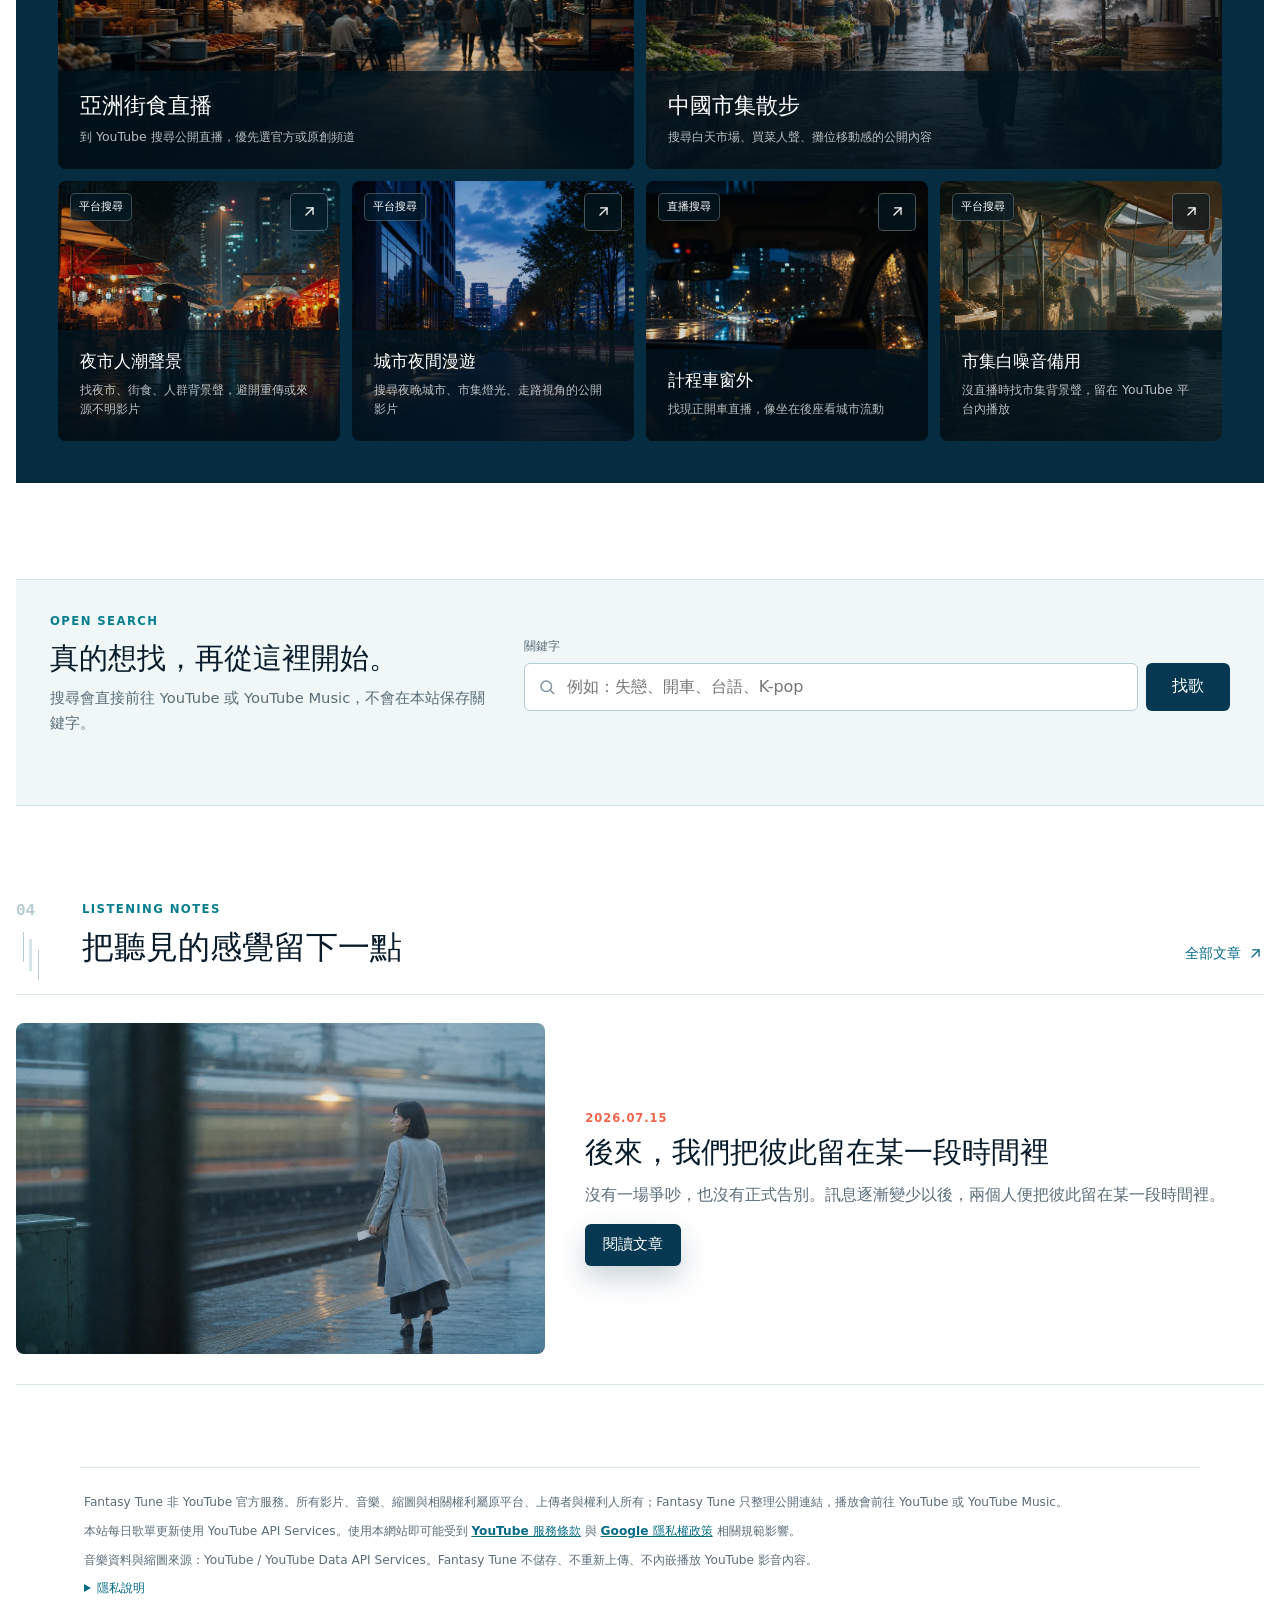
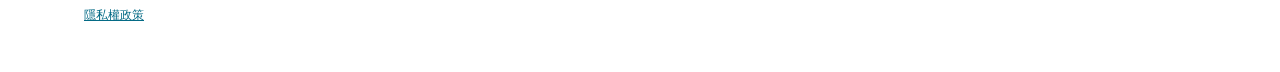
==== commit 39d7206d: "Publish time forgot to say goodbye article" ====
--- a/index.html
+++ b/index.html
@@ -35,7 +35,7 @@
     <link rel="icon" href="./assets/favicon-32.png" type="image/png" sizes="32x32" />
     <link rel="apple-touch-icon" href="./assets/apple-touch-icon.png" />
     <link rel="preload" as="image" href="./assets/deepsea-background.webp" fetchpriority="high" />
-    <link rel="stylesheet" href="./styles.css?v=44" />
+    <link rel="stylesheet" href="./styles.css?v=45" />
   </head>
   <body>
     <div class="app-shell">
@@ -54,9 +54,16 @@
           <a href="#journal">音樂文章</a>
         </nav>
         <div class="topbar-actions">
-          <div class="visitor-counter" aria-label="今日到訪與總到訪人數">
-            <span>到訪</span>
+          <div class="visitor-counter" id="visitorCounter" aria-label="今日與累計瀏覽次數">
+            <span class="visitor-counter-copy">
+              <strong>
+                <span class="visitor-counter-short-label">到訪</span>
+                <span class="visitor-counter-long-label">今日瀏覽 / 累計瀏覽</span>
+              </strong>
+              <small>瀏覽次數，非精確人數</small>
+            </span>
             <img id="visitorBadge" alt="今日 / 總到訪" />
+            <span class="visitor-counter-fallback" id="visitorCounterFallback" hidden>統計暫時無法顯示</span>
           </div>
           <button class="icon-button share-button" id="shareButton" type="button">
             <svg viewBox="0 0 24 24" aria-hidden="true">
@@ -157,6 +164,8 @@
           </article>
         </section>
 
+        <section class="mobile-visitor-strip" id="mobileVisitorCounterSlot" aria-label="網站瀏覽統計"></section>
+
         <section class="ticker-strip" aria-label="今日音樂趨勢">
           <div class="ticker-window">
             <div class="ticker-track" id="tickerTrack"></div>
@@ -432,21 +441,21 @@
             </a>
           </div>
           <article class="article-feature">
-            <a class="article-feature-cover" href="./articles/2026-07-14-roadside-kindness.html">
+            <a class="article-feature-cover" href="./articles/2026-07-15-time-forgot-to-say-goodbye.html">
               <img
-                src="./assets/article-2026-07-14-roadside-kindness-01.webp"
-                alt="冷天裡，一位阿婆推著載滿紙箱與瓶罐的回收車走過台灣街道"
+                src="./assets/article-2026-07-15-time-forgot-goodbye-01.webp"
+                alt="雨後月台上，一名短髮女子走向遠方，列車在背景掠過"
               />
             </a>
             <div class="article-feature-copy">
-              <p class="article-date">2026.07.14</p>
+              <p class="article-date">2026.07.15</p>
               <h3>
-                <a href="./articles/2026-07-14-roadside-kindness.html">某日冷冷的天：顧路人生遇見推回收車的阿婆</a>
+                <a href="./articles/2026-07-15-time-forgot-to-say-goodbye.html">後來，我們把彼此留在某一段時間裡</a>
               </h3>
               <p>
-                有些相遇只停留幾分鐘。一把零錢、一句「愛呷飯喔」，在冷風裡留下了一小段暖暖的時光。
+                沒有一場爭吵，也沒有正式告別。訊息逐漸變少以後，兩個人便把彼此留在某一段時間裡。
               </p>
-              <a class="primary-action article-read" href="./articles/2026-07-14-roadside-kindness.html">閱讀文章</a>
+              <a class="primary-action article-read" href="./articles/2026-07-15-time-forgot-to-say-goodbye.html">閱讀文章</a>
             </div>
           </article>
         </section>
@@ -480,6 +489,6 @@
       </footer>
     </div>
 
-    <script src="./app.js?v=46" type="module"></script>
+    <script src="./app.js?v=47" type="module"></script>
   </body>
 </html>
--- a/styles.css
+++ b/styles.css
@@ -224,11 +224,38 @@
   white-space: nowrap;
 }
 
+.visitor-counter-copy {
+  display: inline-flex;
+  align-items: center;
+}
+
+.visitor-counter-copy strong {
+  font-size: inherit;
+  font-weight: 800;
+}
+
+.visitor-counter-copy small {
+  display: none;
+}
+
+.visitor-counter-long-label {
+  display: none;
+}
+
 .visitor-counter img {
   width: auto;
   max-width: 166px;
   height: 20px;
   object-fit: contain;
+}
+
+.visitor-counter-fallback {
+  color: var(--muted);
+  font-size: 0.75rem;
+}
+
+.mobile-visitor-strip {
+  display: none;
 }
 
 .icon-button {
@@ -2158,8 +2185,54 @@
     margin-left: 0;
   }
 
-  .visitor-counter {
+  .mobile-visitor-strip {
+    display: block;
+    margin: 10px 4px 0;
+  }
+
+  .mobile-visitor-strip .visitor-counter {
+    display: flex;
+    width: 100%;
+    min-height: 64px;
+    justify-content: space-between;
+    gap: 14px;
+    padding: 11px 10px;
+    border-width: 1px 0;
+    border-radius: 0;
+    background: rgb(255 255 255 / 82%);
+  }
+
+  .mobile-visitor-strip .visitor-counter-copy {
+    display: grid;
+    gap: 2px;
+    flex: 1 1 auto;
+    justify-items: start;
+  }
+
+  .mobile-visitor-strip .visitor-counter-copy strong {
+    color: var(--ink-soft);
+    font-size: 0.78rem;
+  }
+
+  .mobile-visitor-strip .visitor-counter-short-label {
     display: none;
+  }
+
+  .mobile-visitor-strip .visitor-counter-long-label {
+    display: inline;
+  }
+
+  .mobile-visitor-strip .visitor-counter-copy small {
+    display: block;
+    color: var(--muted);
+    font-size: 0.68rem;
+    line-height: 1.35;
+  }
+
+  .mobile-visitor-strip .visitor-counter img {
+    flex: 0 1 auto;
+    max-width: min(52vw, 188px);
+    height: 22px;
   }
 
   .icon-button {
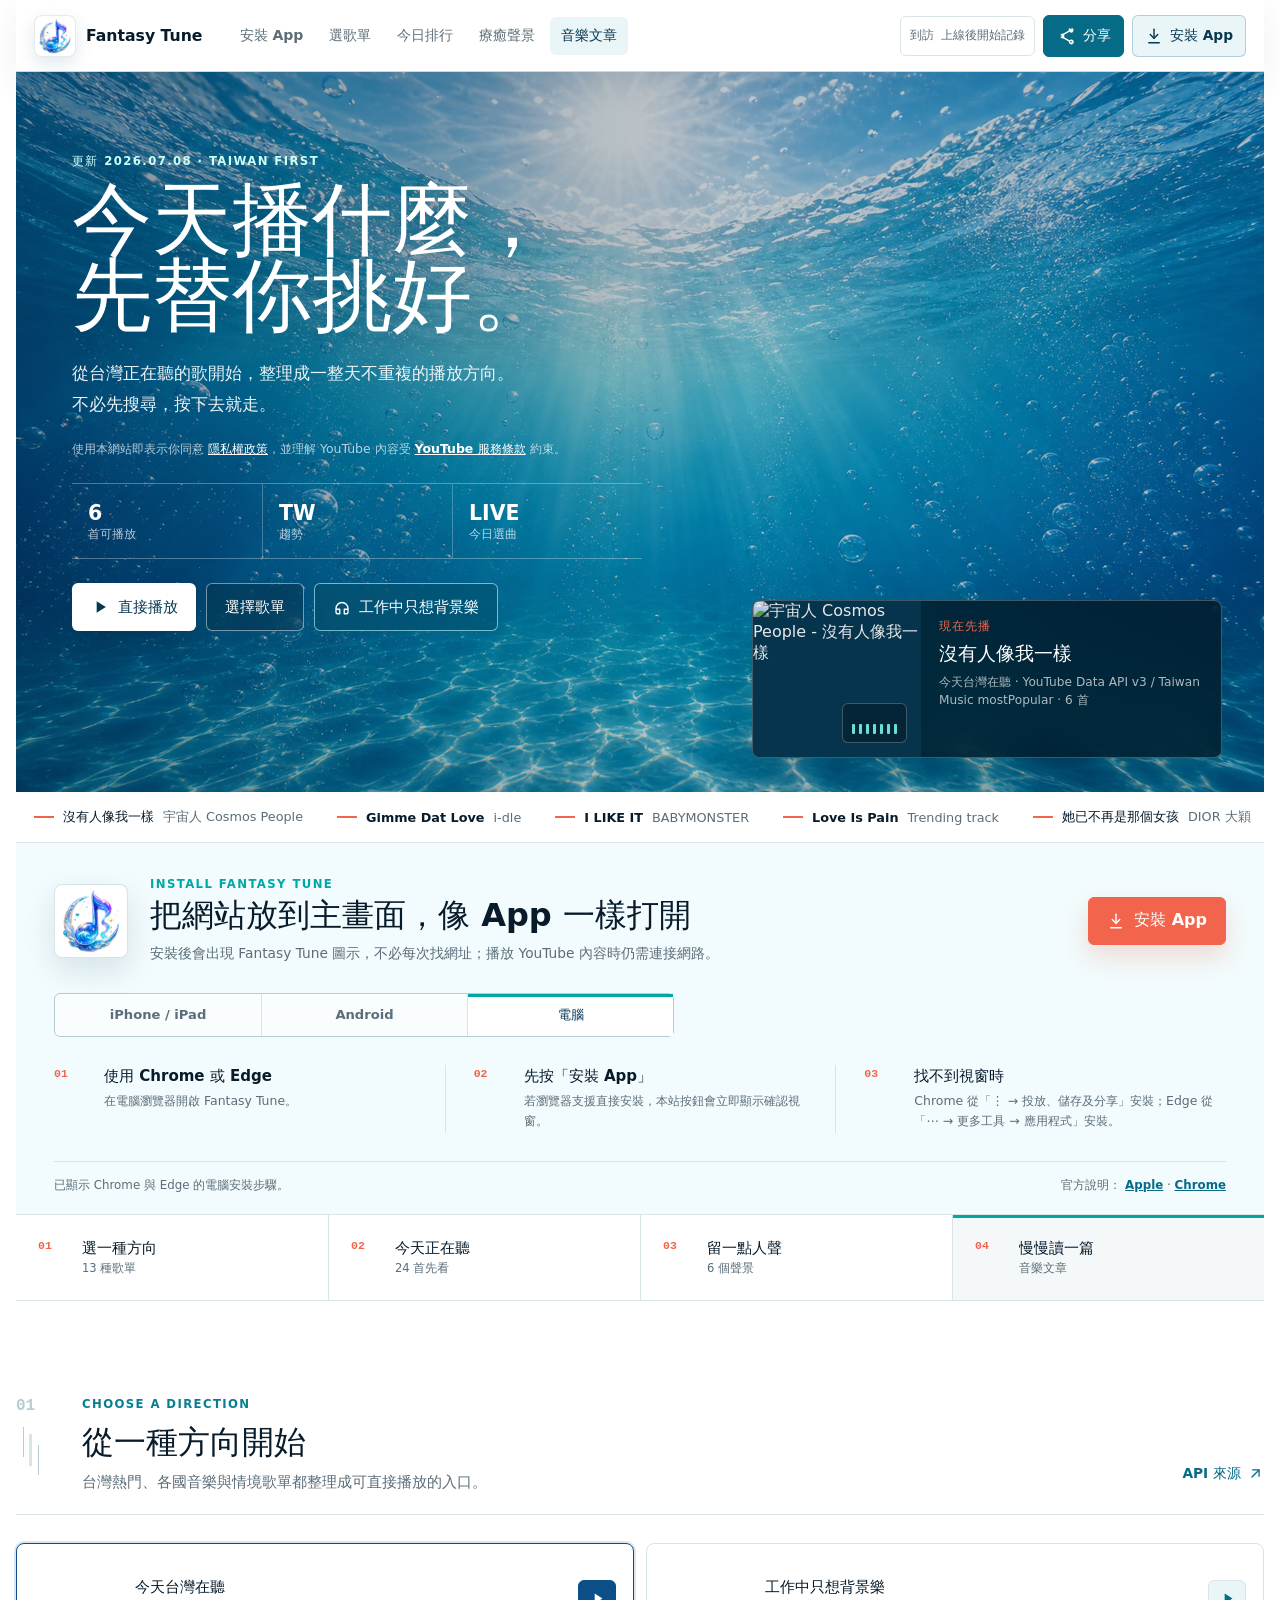
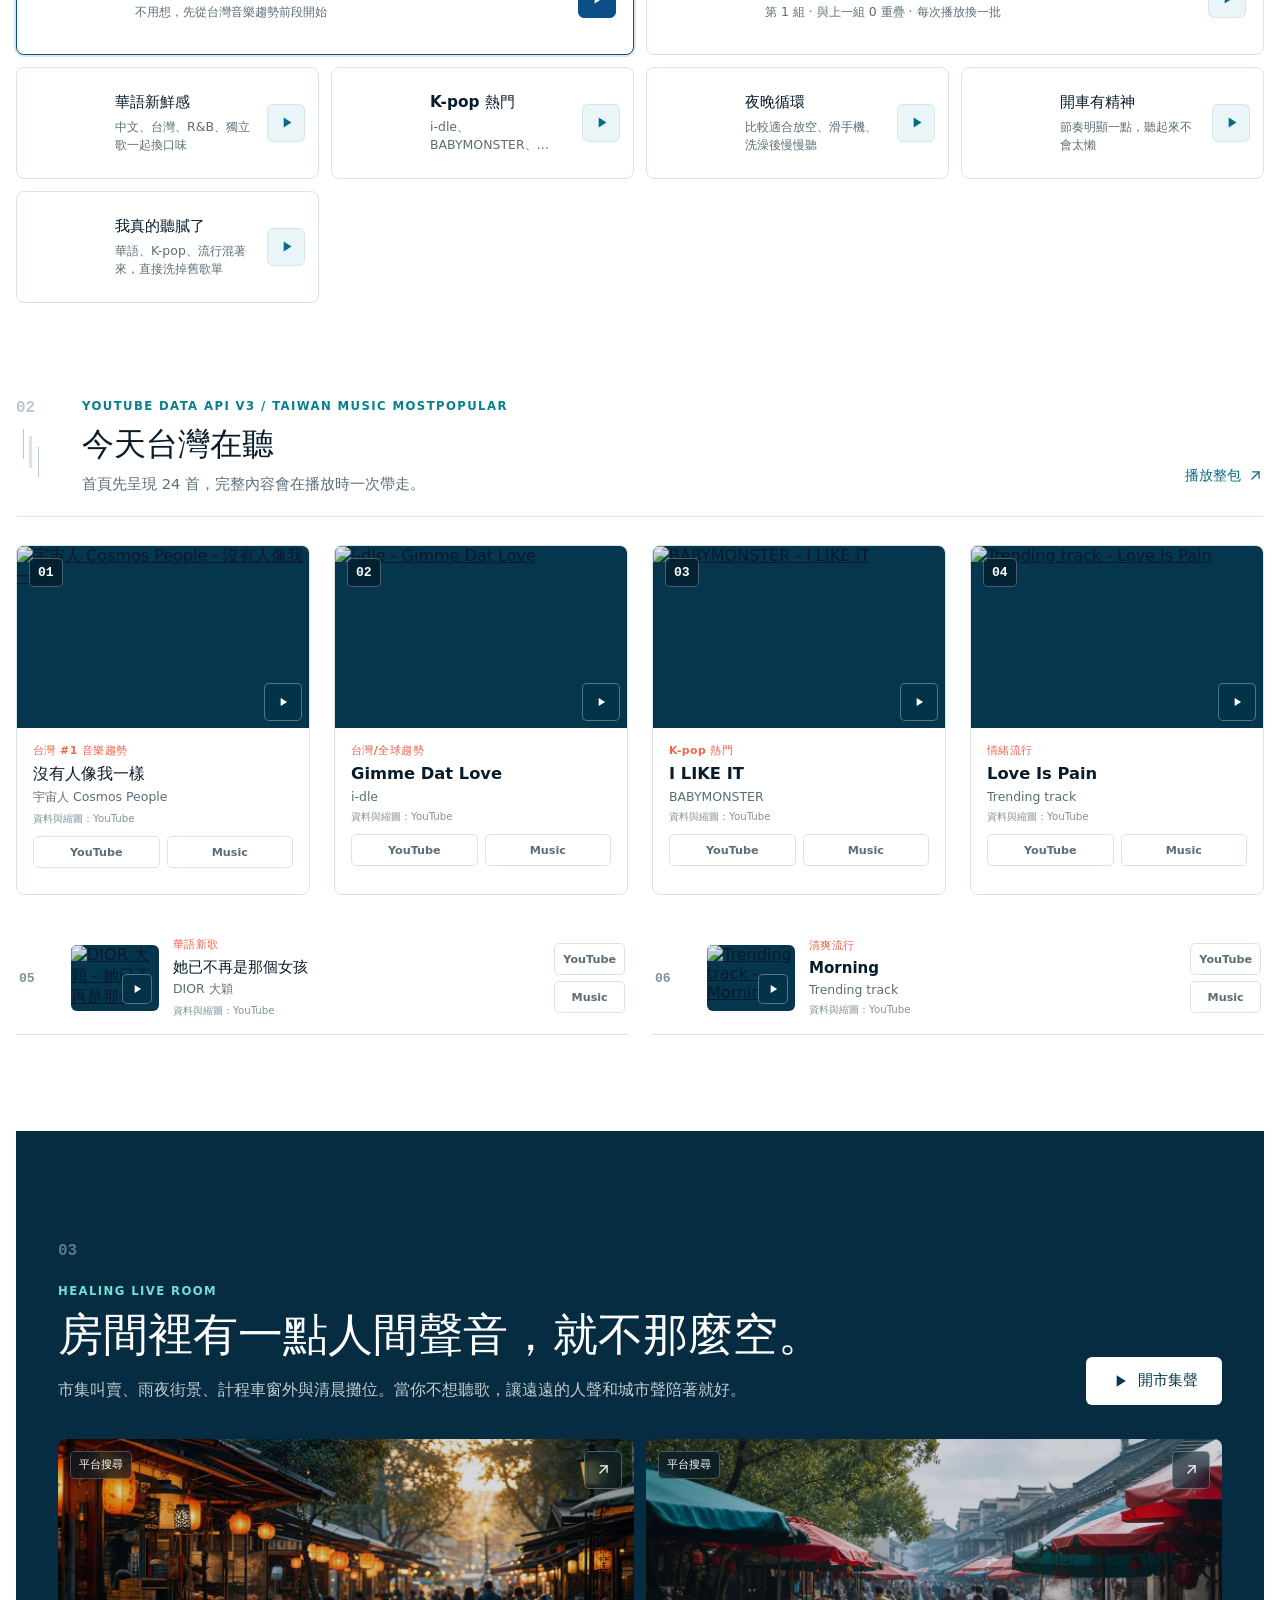
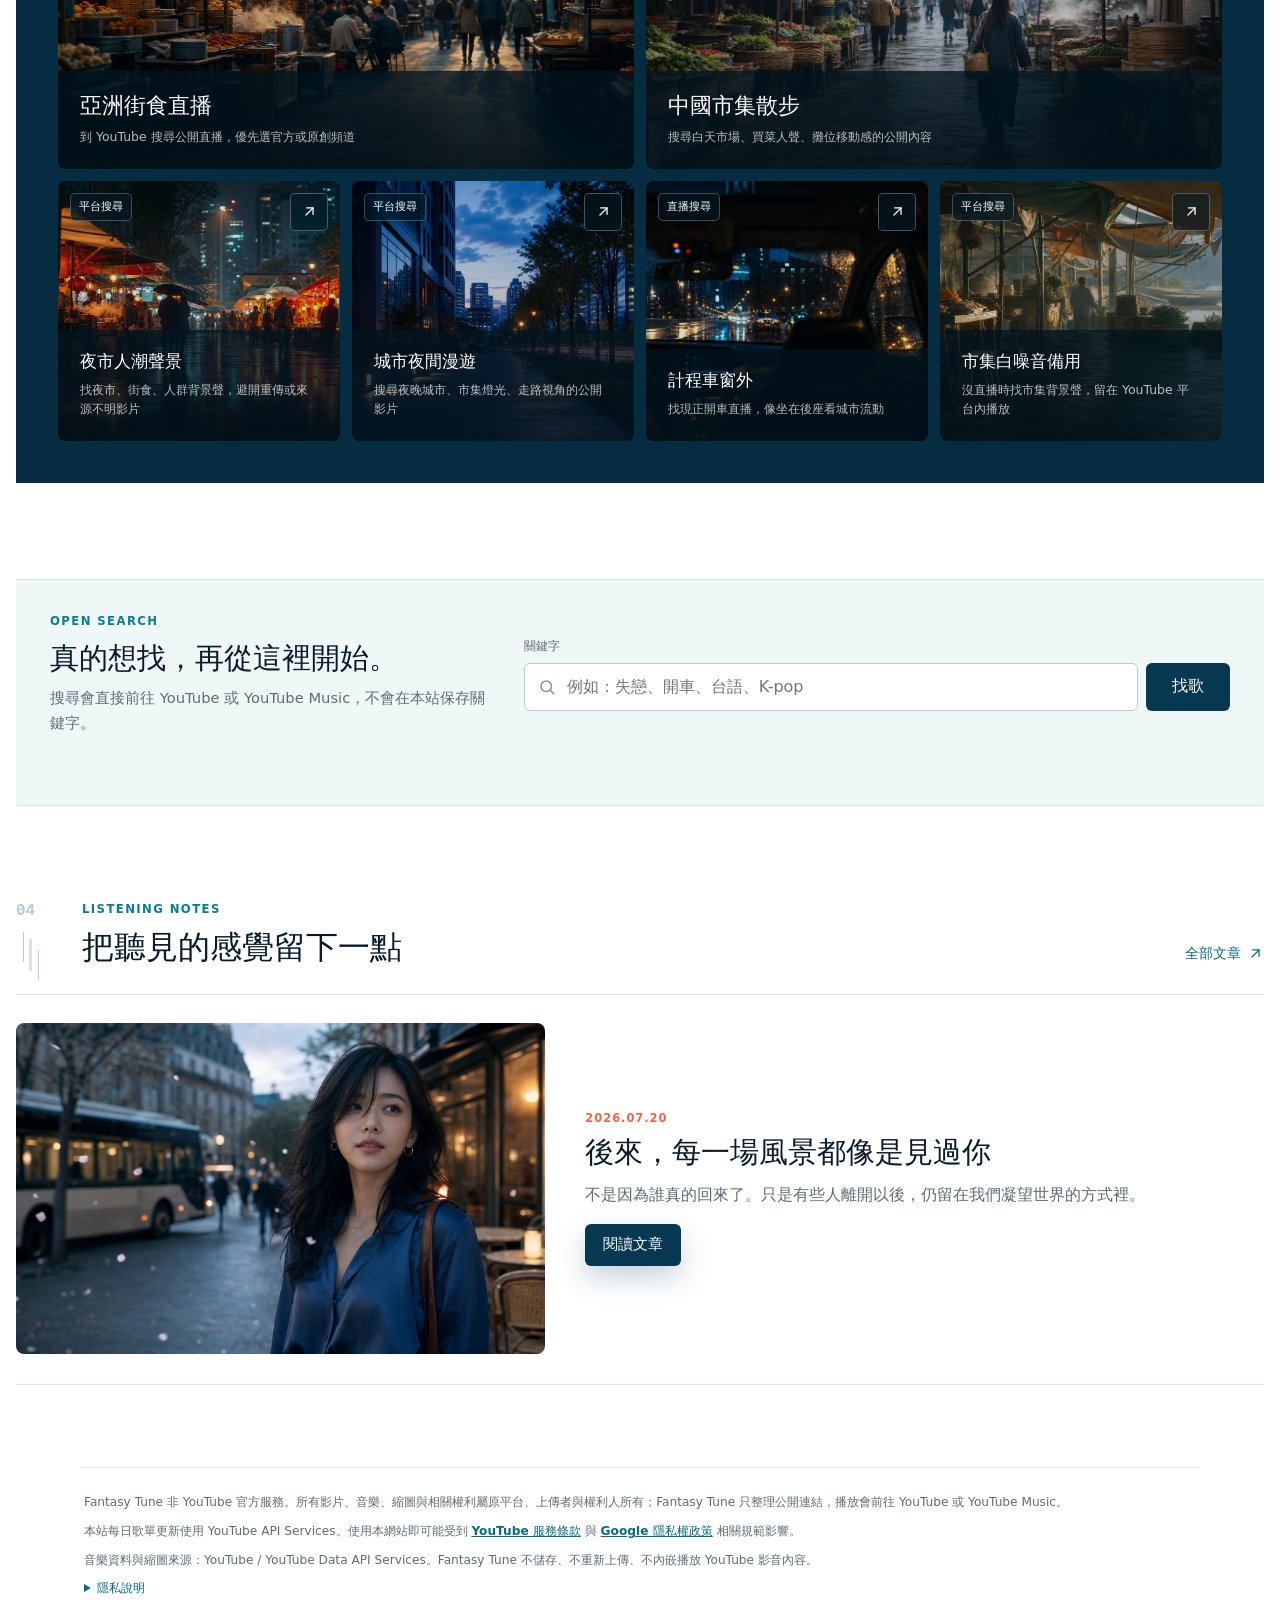
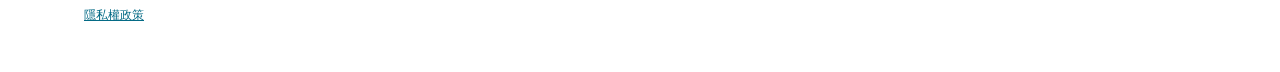
==== commit 6e3eec4f: "Publish as if seeing you article" ====
--- a/index.html
+++ b/index.html
@@ -441,21 +441,21 @@
             </a>
           </div>
           <article class="article-feature">
-            <a class="article-feature-cover" href="./articles/2026-07-15-time-forgot-to-say-goodbye.html">
+            <a class="article-feature-cover" href="./articles/2026-07-20-as-if-seeing-you.html">
               <img
-                src="./assets/article-2026-07-15-time-forgot-goodbye-01.webp"
-                alt="雨後月台上，一名短髮女子走向遠方，列車在背景掠過"
+                src="./assets/article-2026-07-20-as-if-seeing-you-01.webp"
+                alt="雨後咖啡館外，一名穿藍色上衣的長髮女子望向街道"
               />
             </a>
             <div class="article-feature-copy">
-              <p class="article-date">2026.07.15</p>
+              <p class="article-date">2026.07.20</p>
               <h3>
-                <a href="./articles/2026-07-15-time-forgot-to-say-goodbye.html">後來，我們把彼此留在某一段時間裡</a>
+                <a href="./articles/2026-07-20-as-if-seeing-you.html">後來，每一場風景都像是見過你</a>
               </h3>
               <p>
-                沒有一場爭吵，也沒有正式告別。訊息逐漸變少以後，兩個人便把彼此留在某一段時間裡。
+                不是因為誰真的回來了。只是有些人離開以後，仍留在我們凝望世界的方式裡。
               </p>
-              <a class="primary-action article-read" href="./articles/2026-07-15-time-forgot-to-say-goodbye.html">閱讀文章</a>
+              <a class="primary-action article-read" href="./articles/2026-07-20-as-if-seeing-you.html">閱讀文章</a>
             </div>
           </article>
         </section>
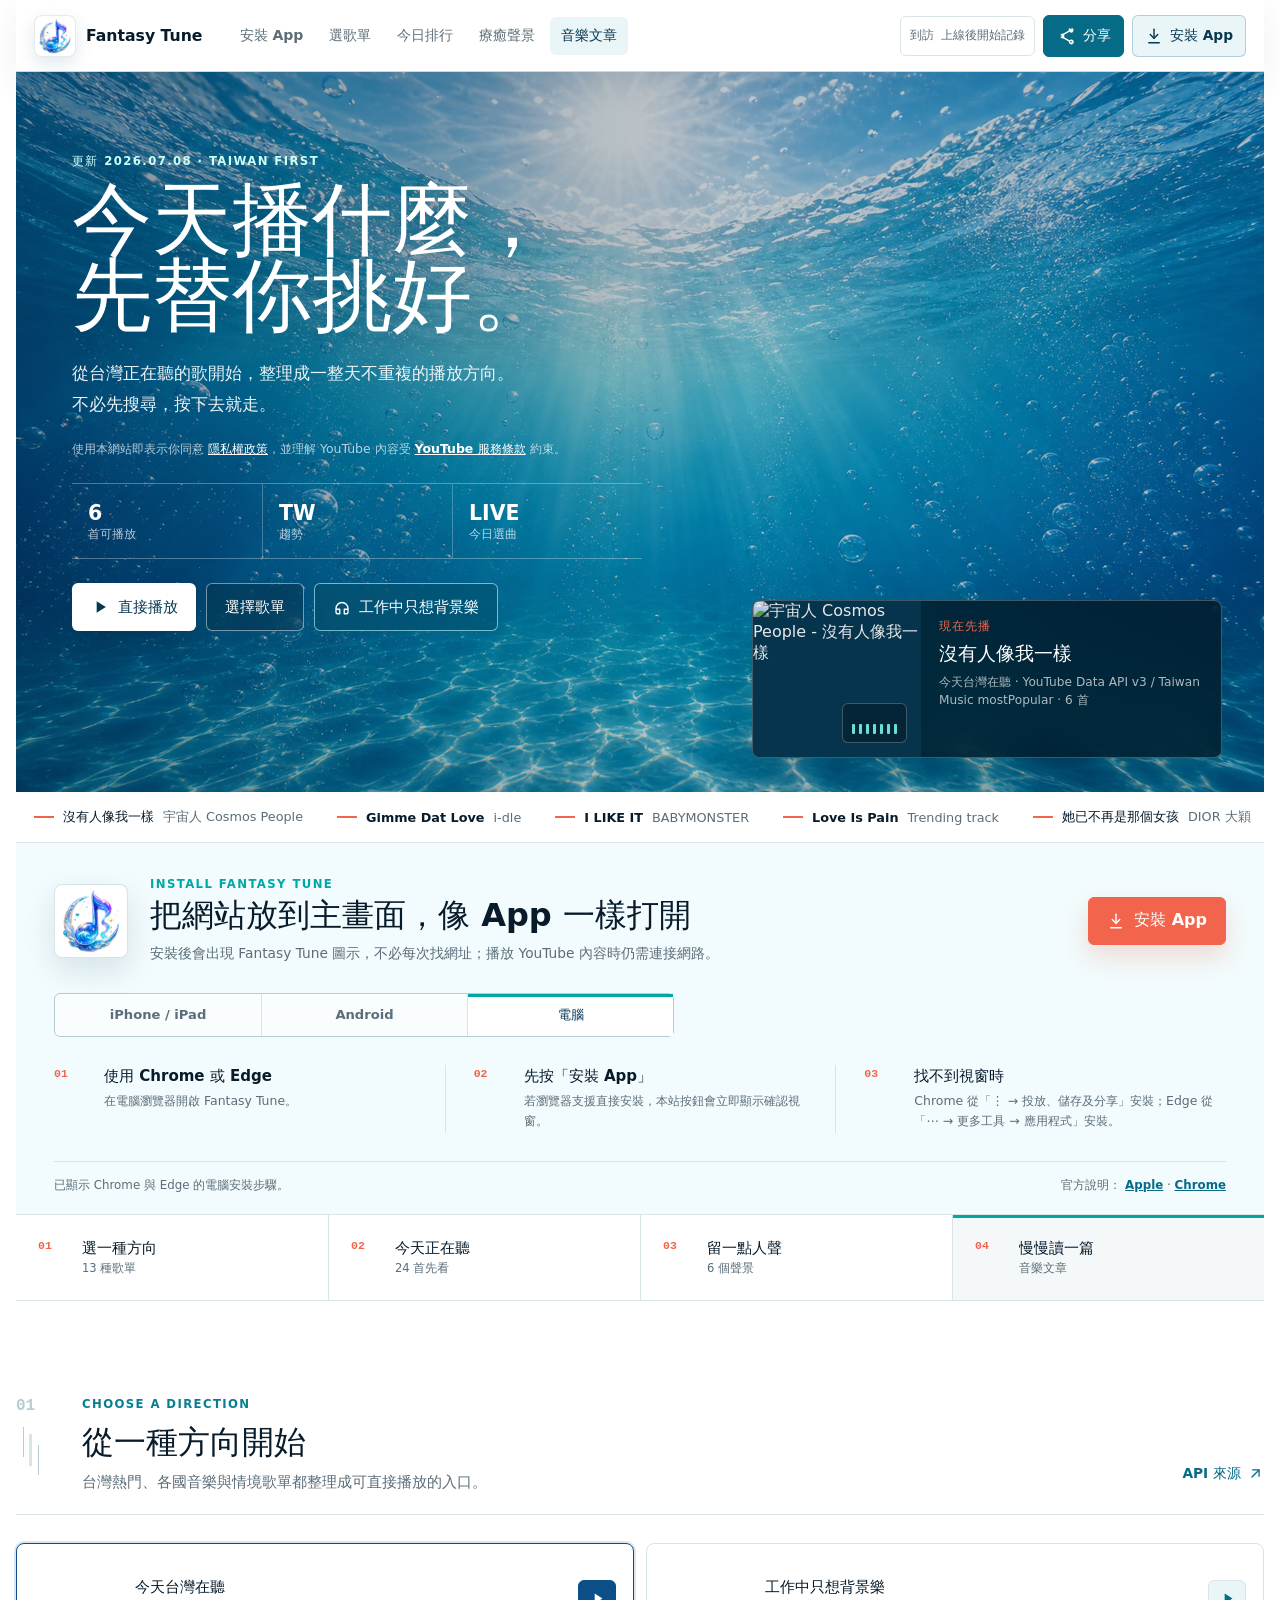
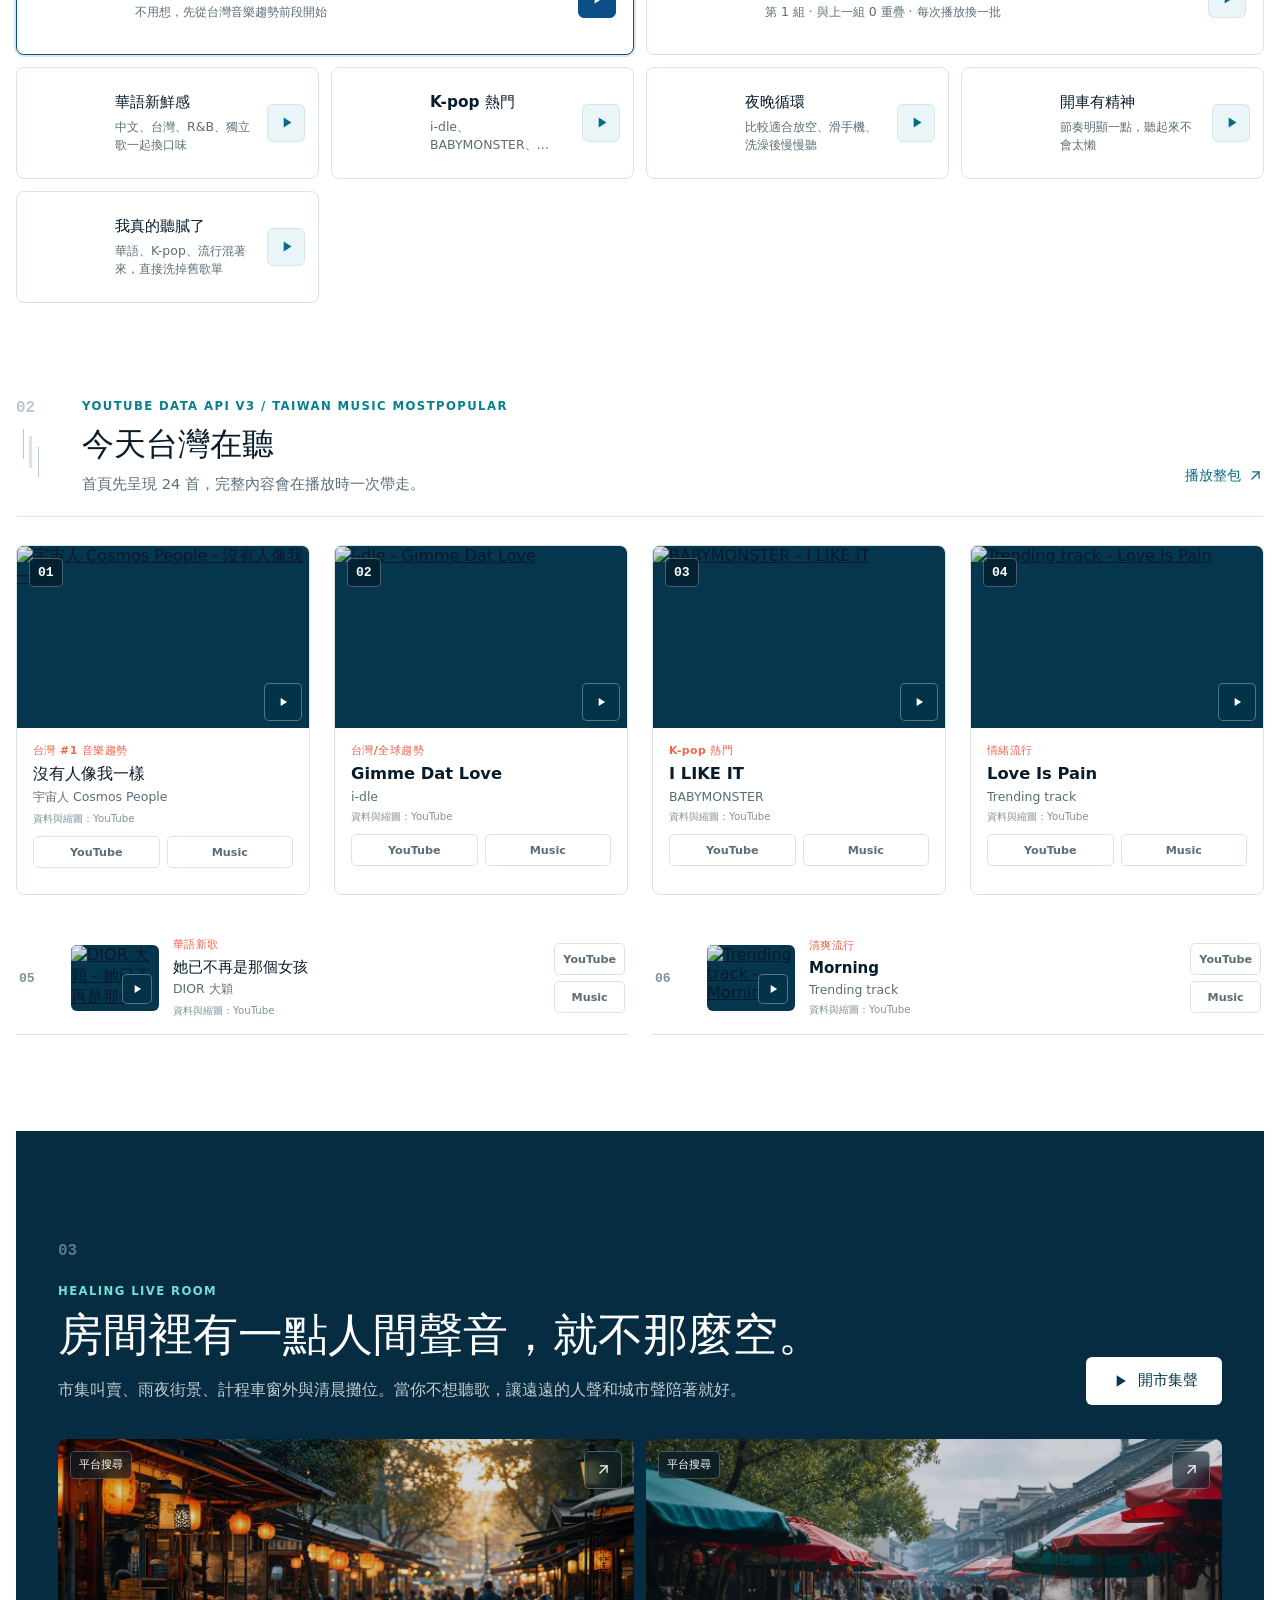
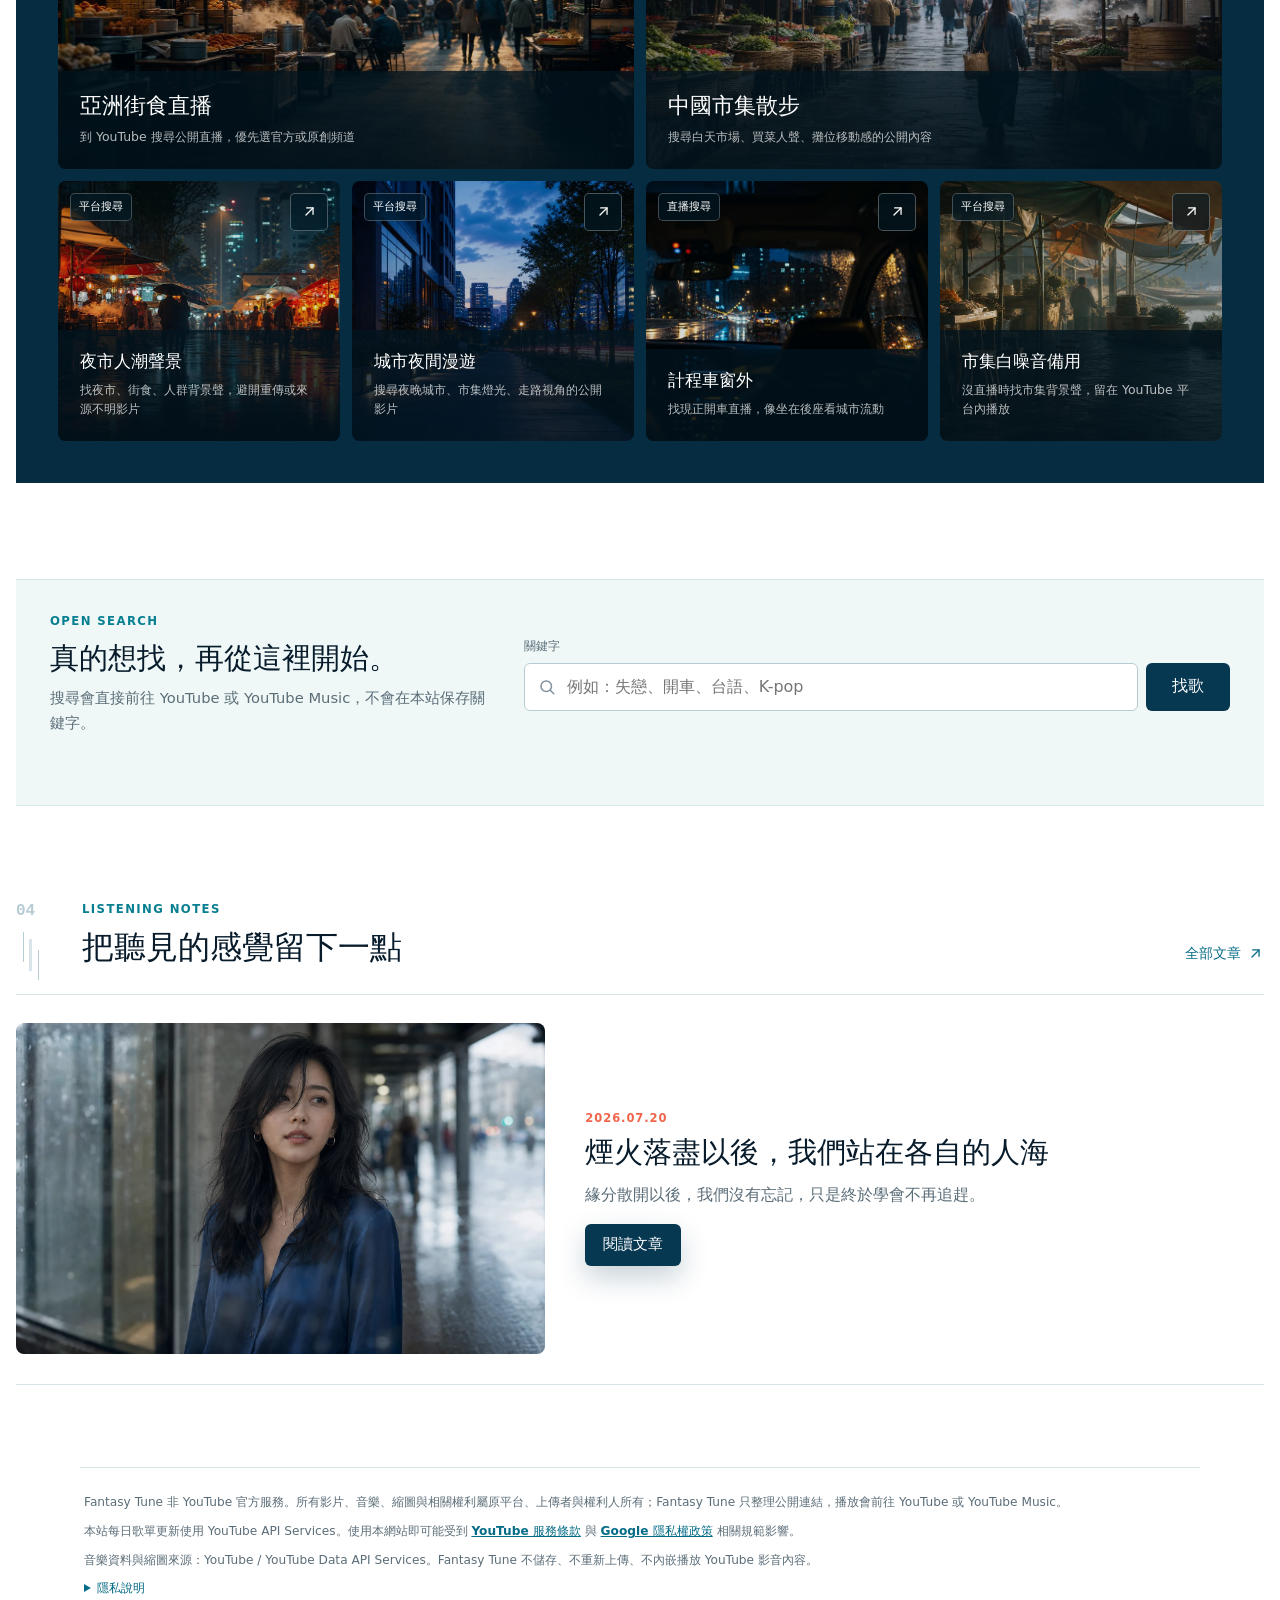
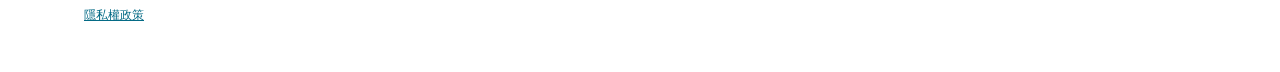
==== commit 39ddcfc5: "Rewrite as if seeing you story" ====
--- a/index.html
+++ b/index.html
@@ -450,10 +450,10 @@
             <div class="article-feature-copy">
               <p class="article-date">2026.07.20</p>
               <h3>
-                <a href="./articles/2026-07-20-as-if-seeing-you.html">後來，每一場風景都像是見過你</a>
+                <a href="./articles/2026-07-20-as-if-seeing-you.html">煙火落盡以後，我們站在各自的人海</a>
               </h3>
               <p>
-                不是因為誰真的回來了。只是有些人離開以後，仍留在我們凝望世界的方式裡。
+                緣分散開以後，我們沒有忘記，只是終於學會不再追趕。
               </p>
               <a class="primary-action article-read" href="./articles/2026-07-20-as-if-seeing-you.html">閱讀文章</a>
             </div>
